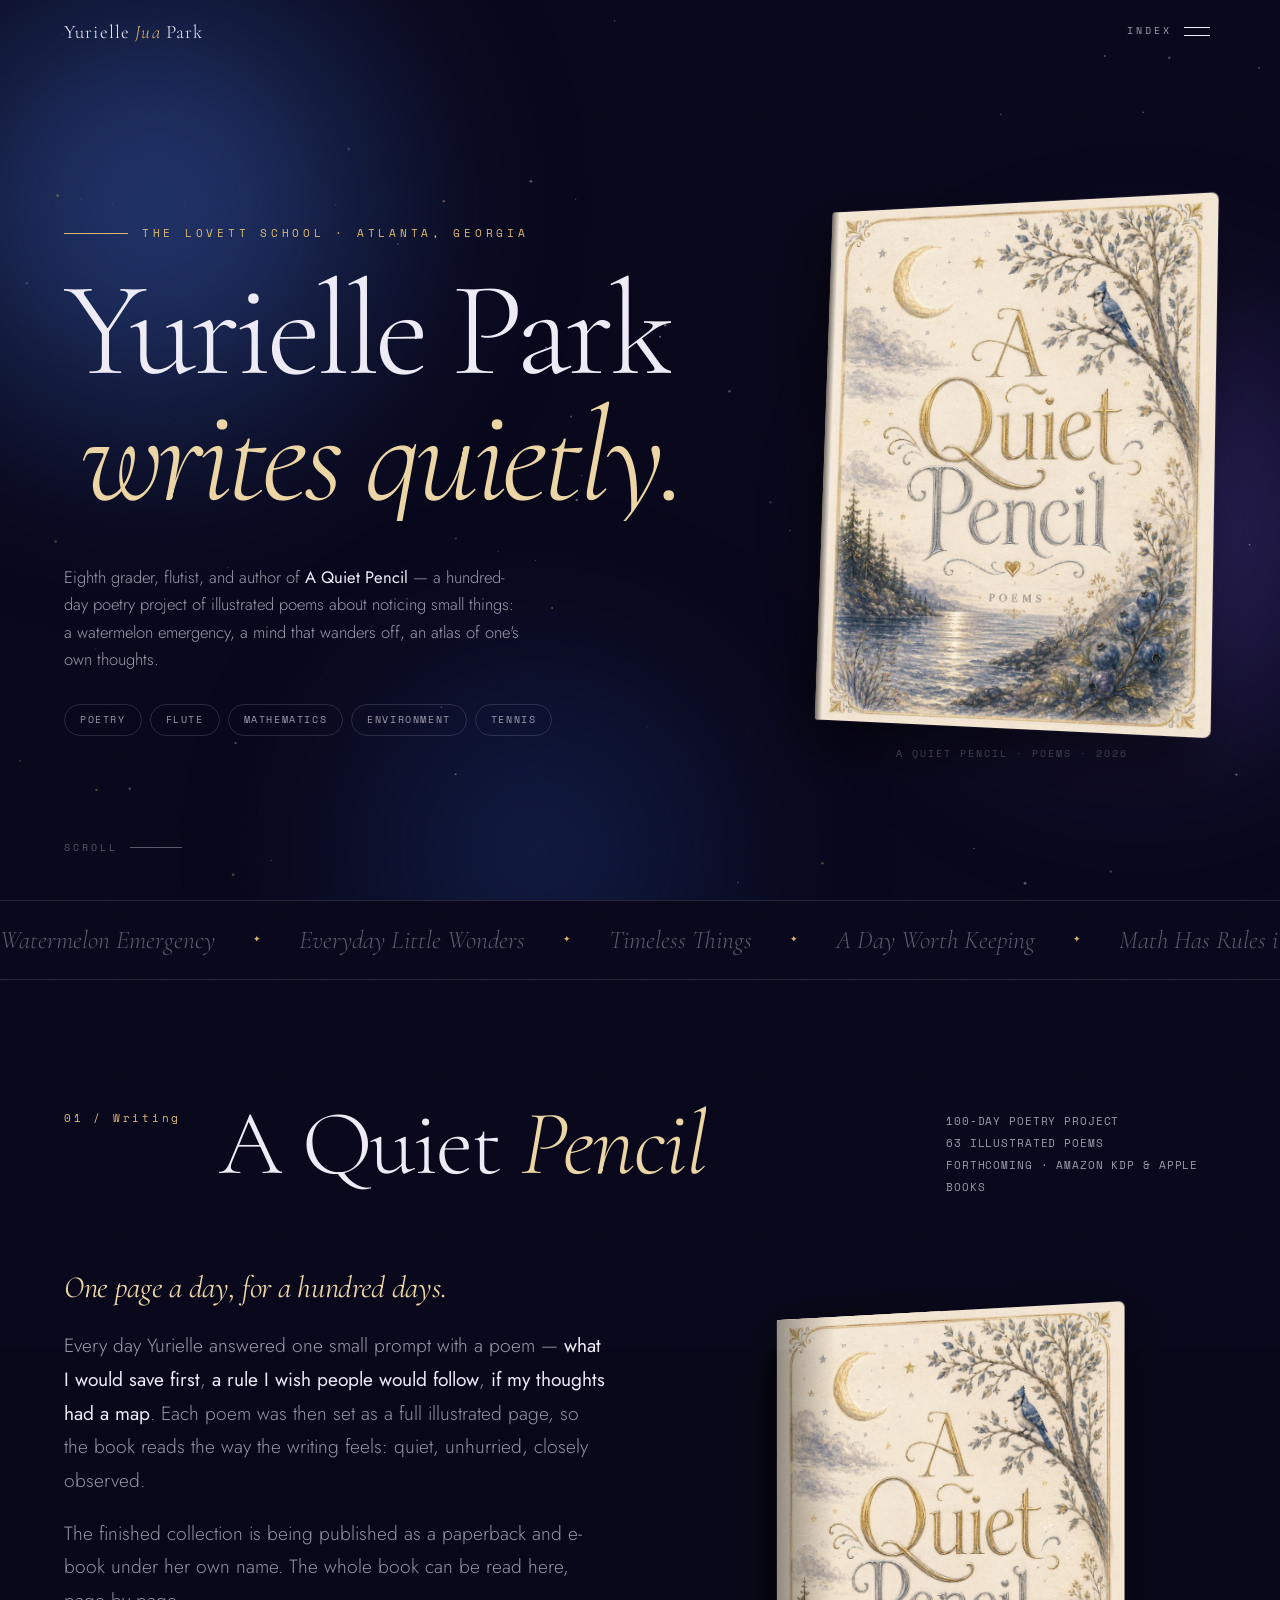
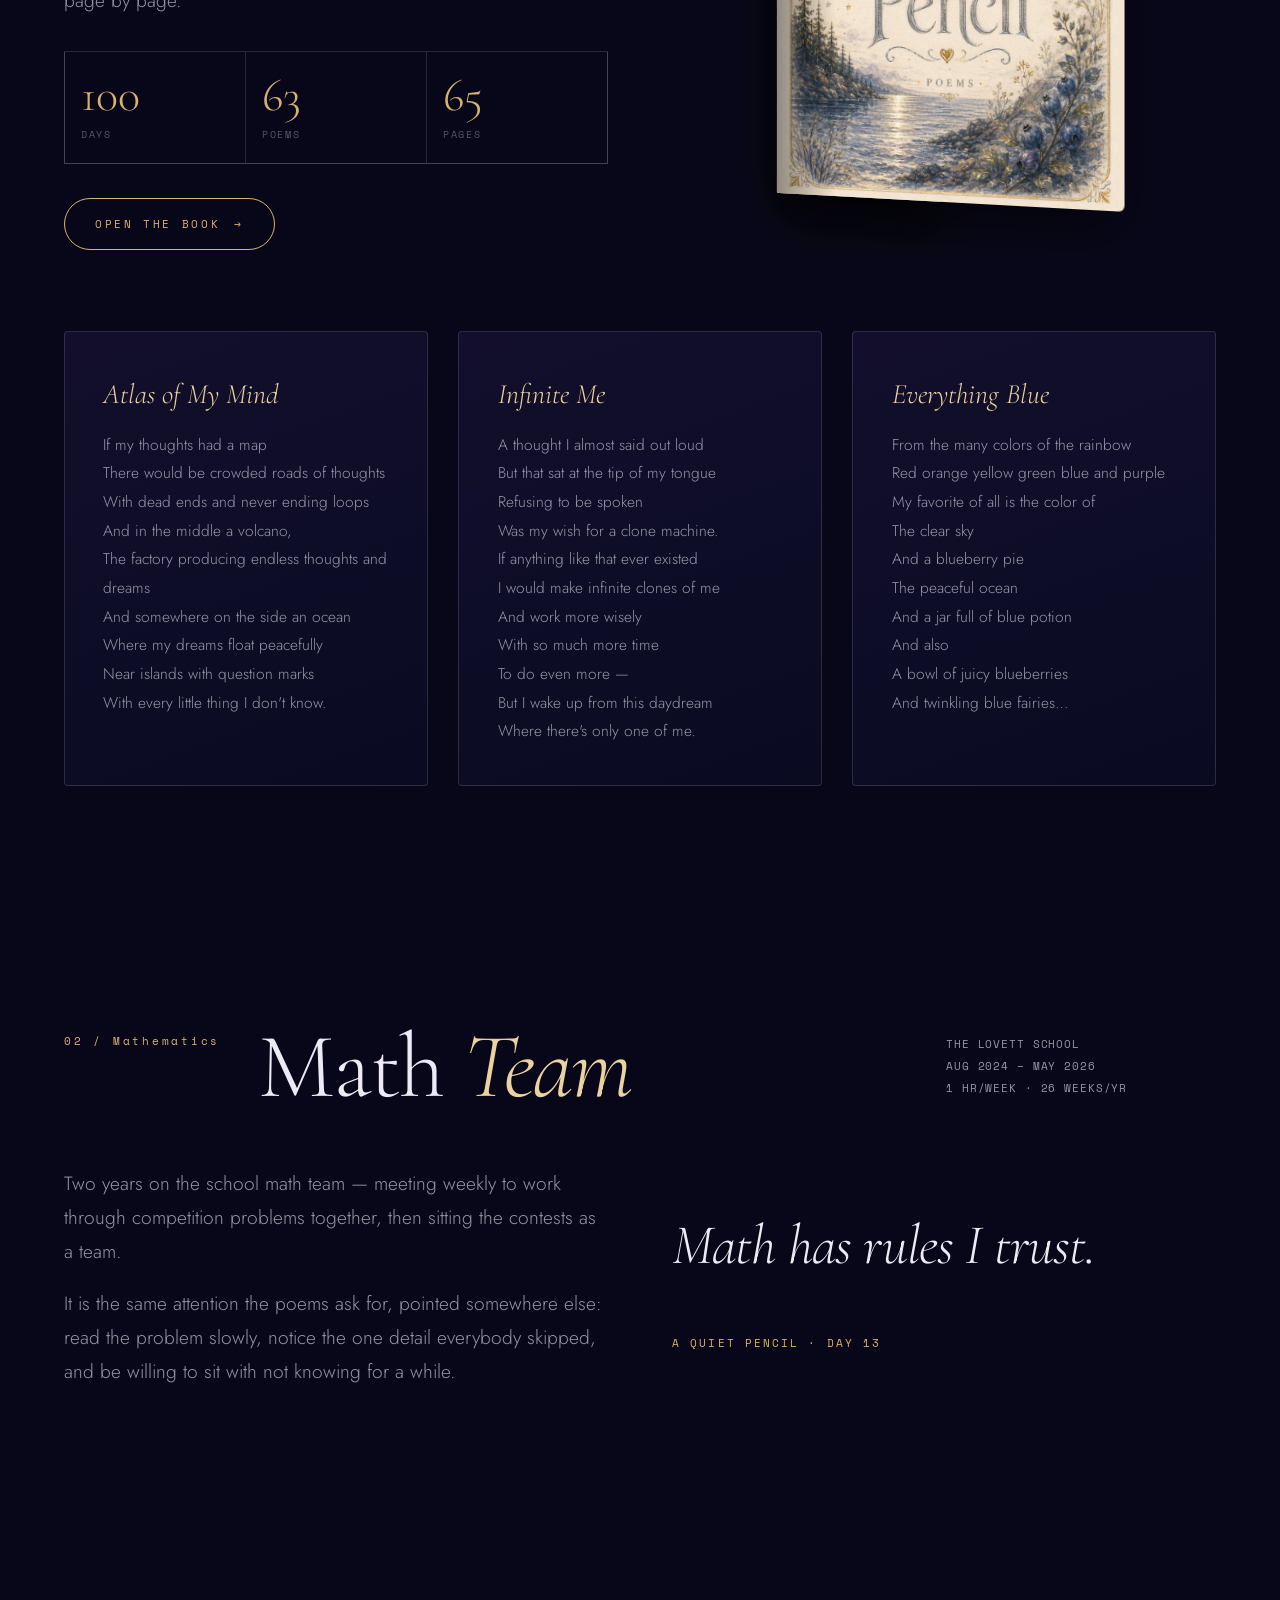
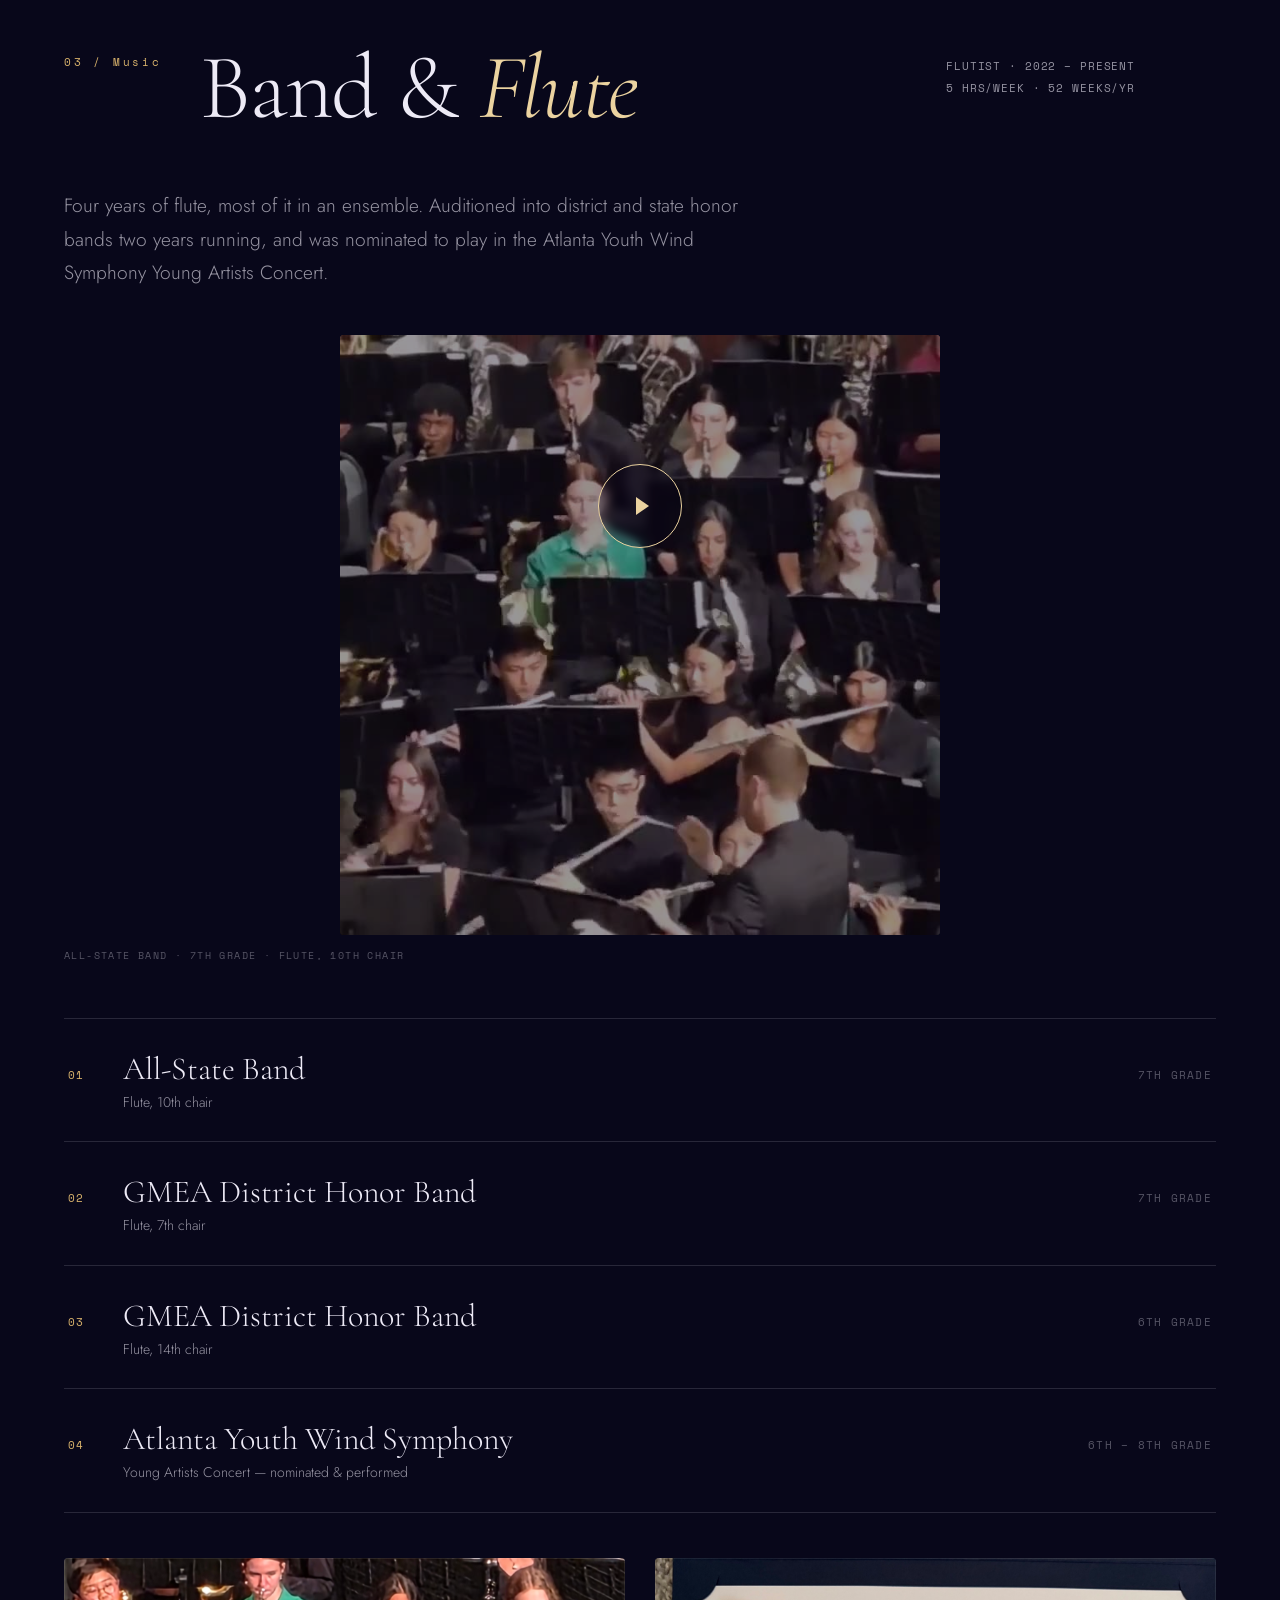
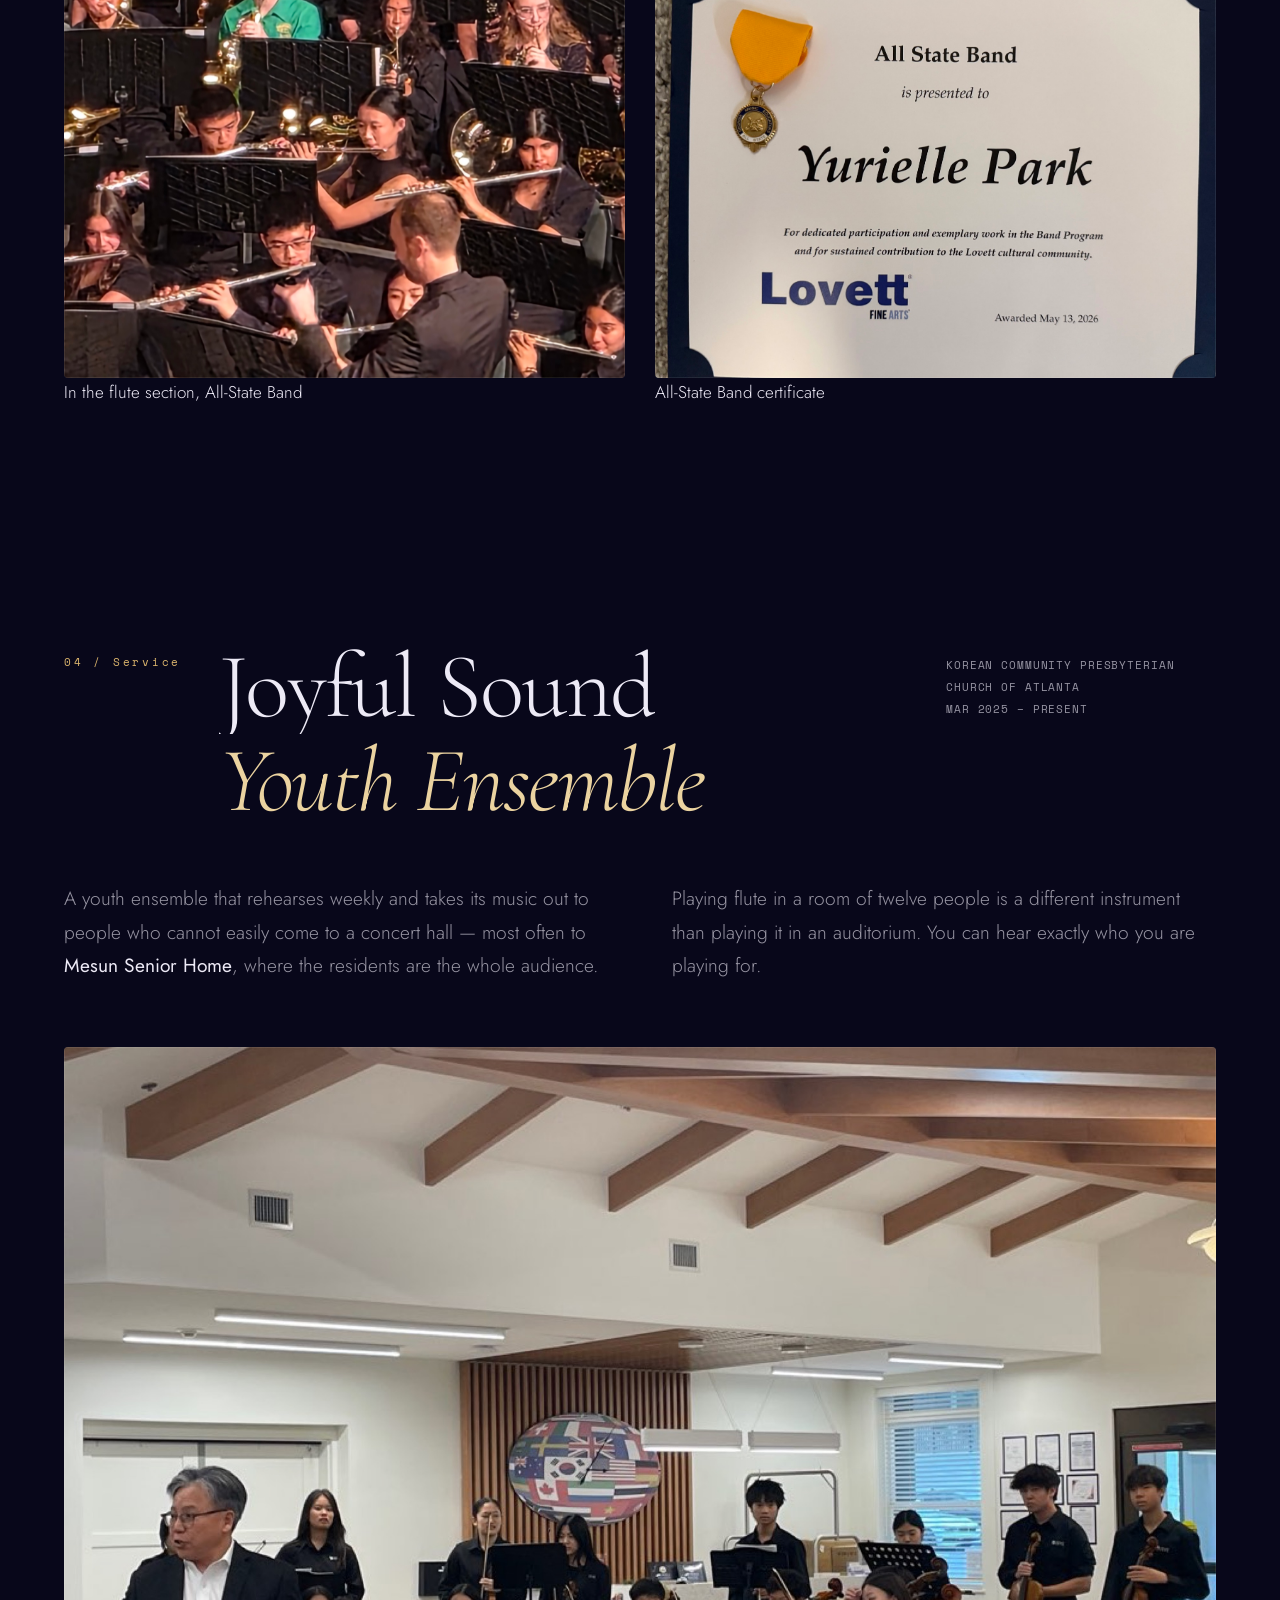
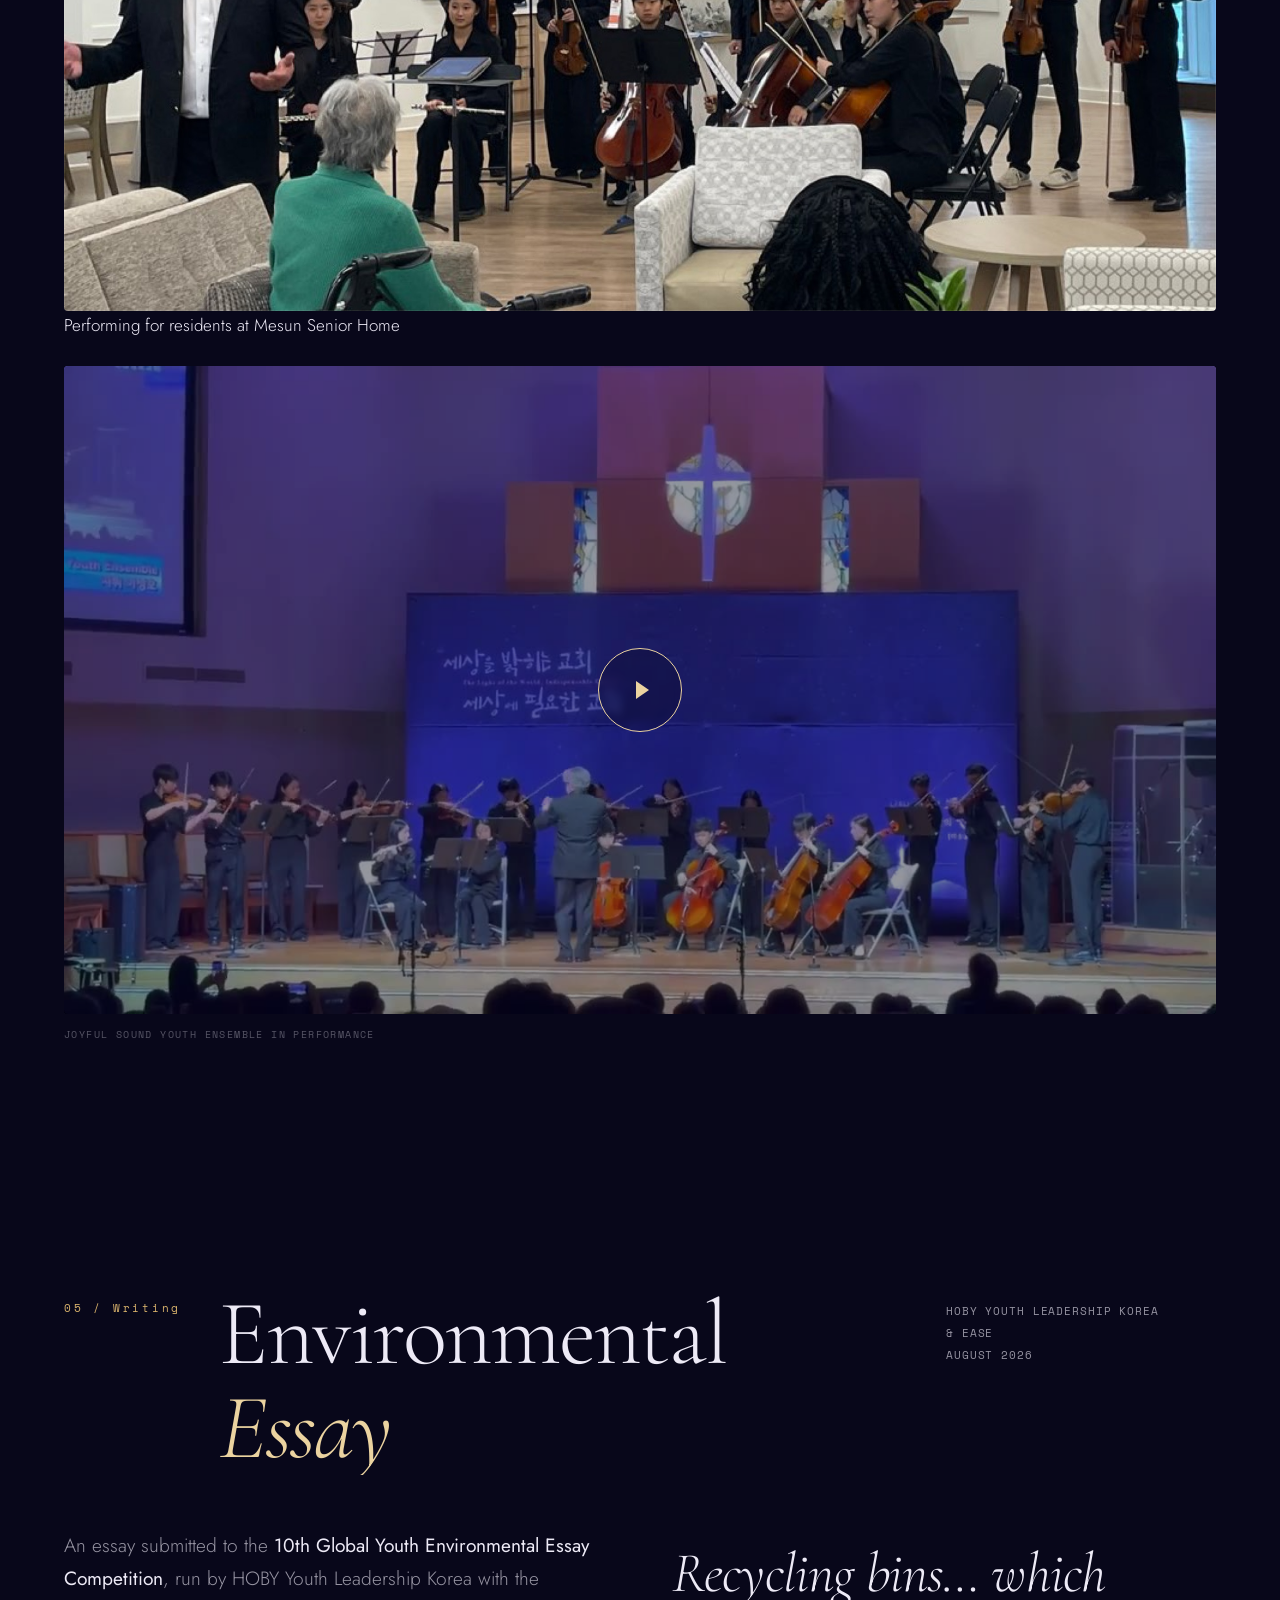
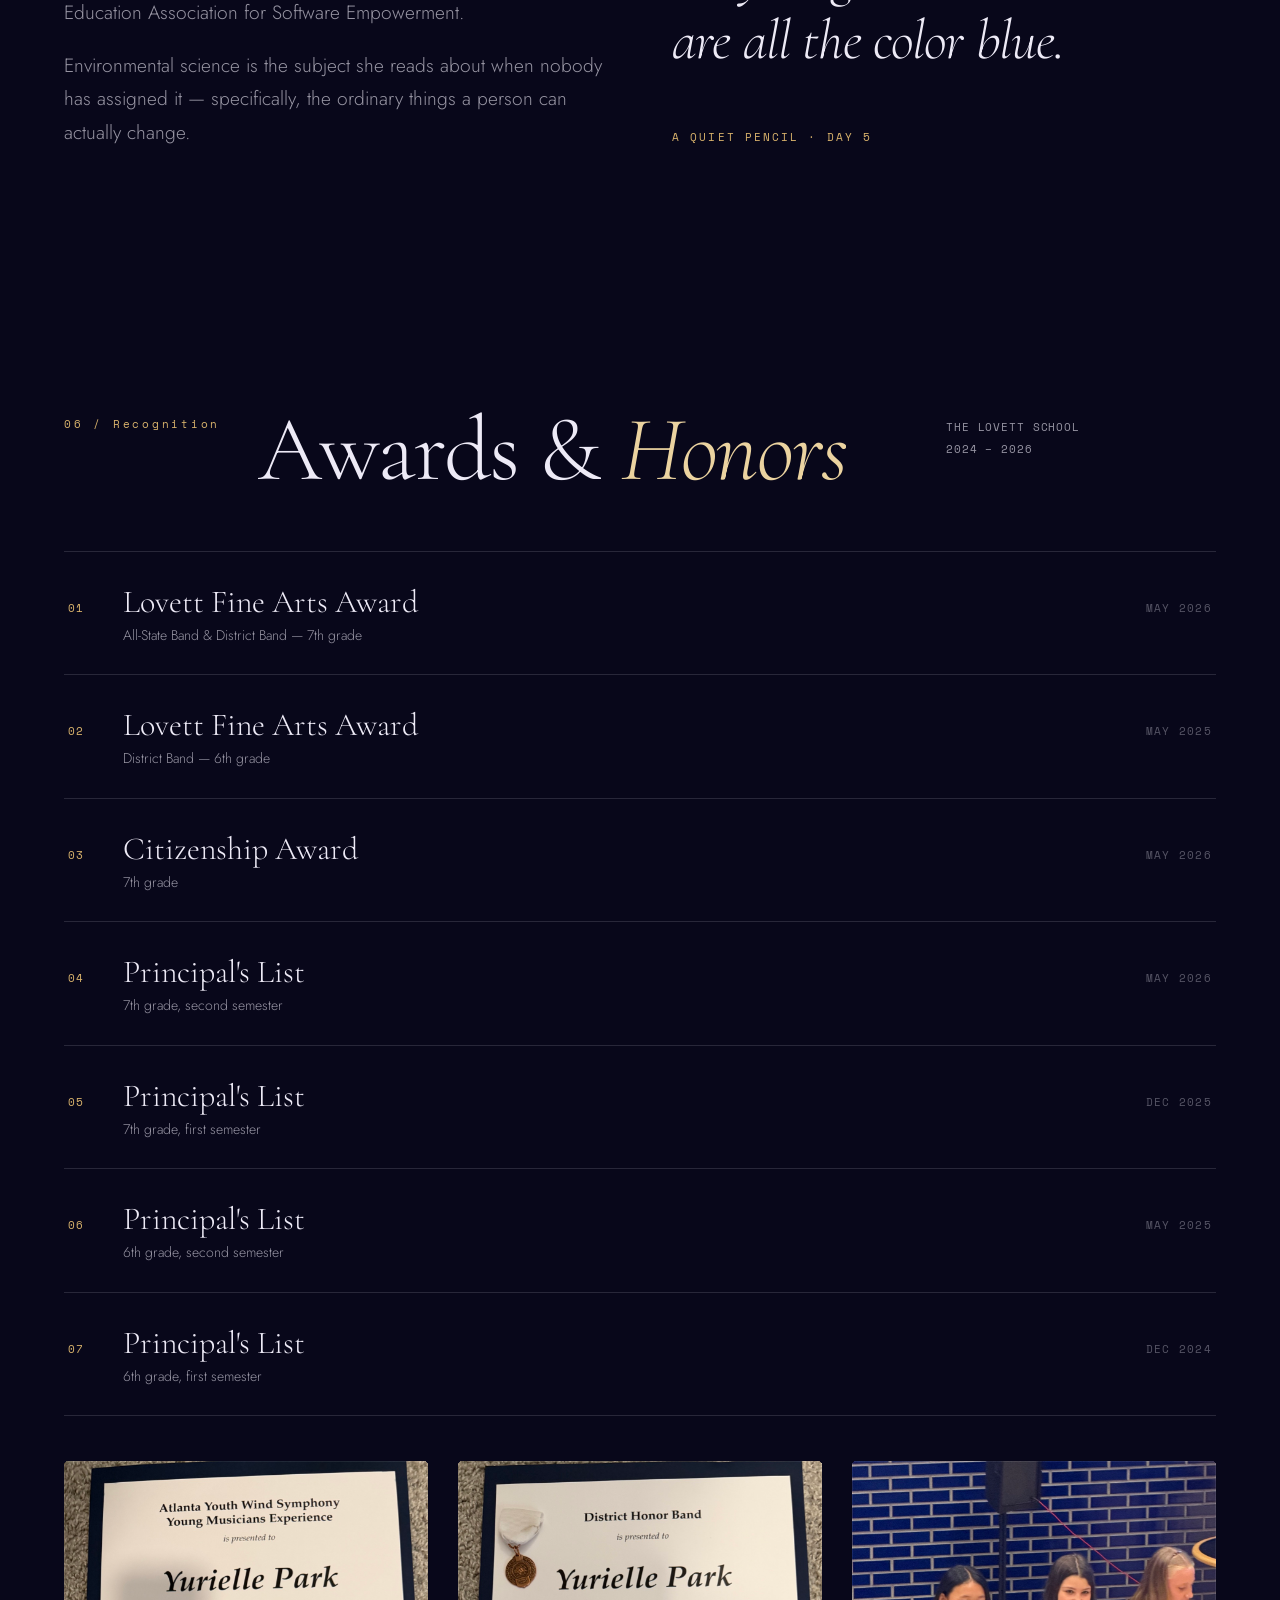
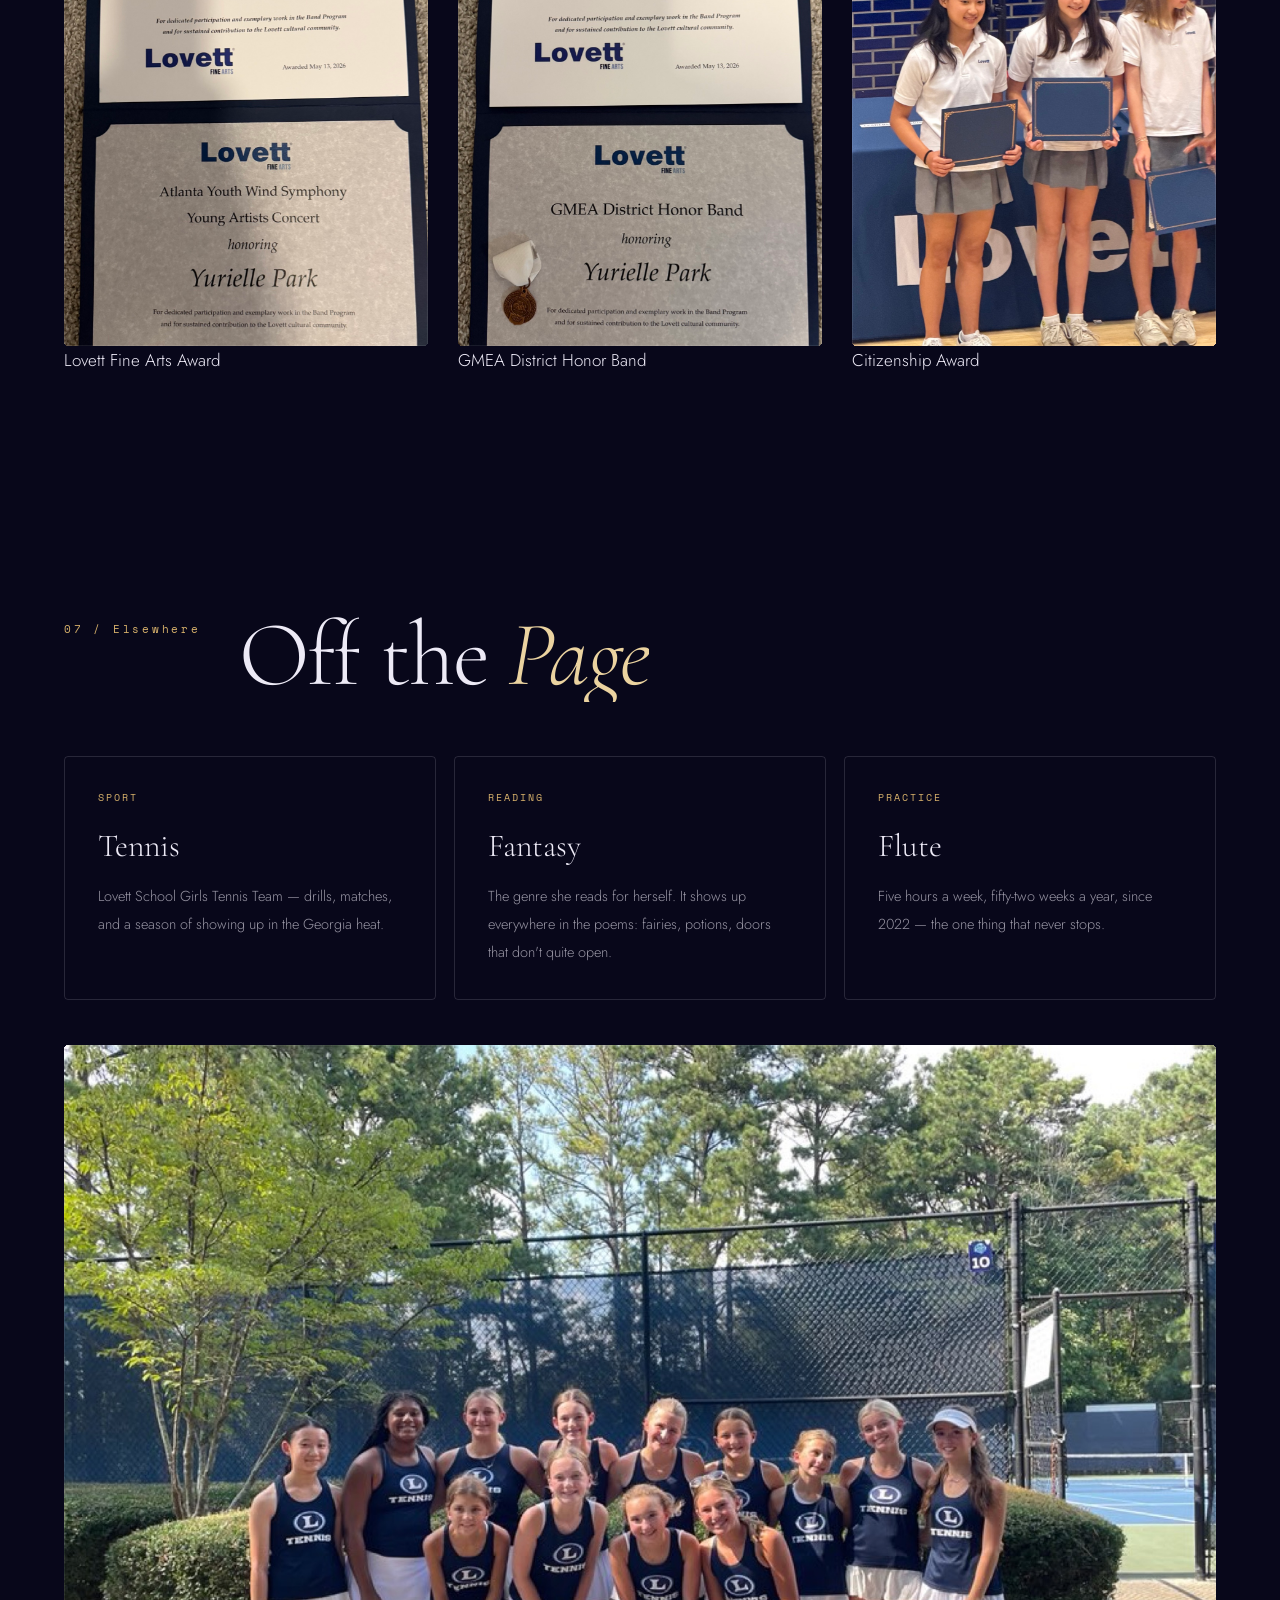
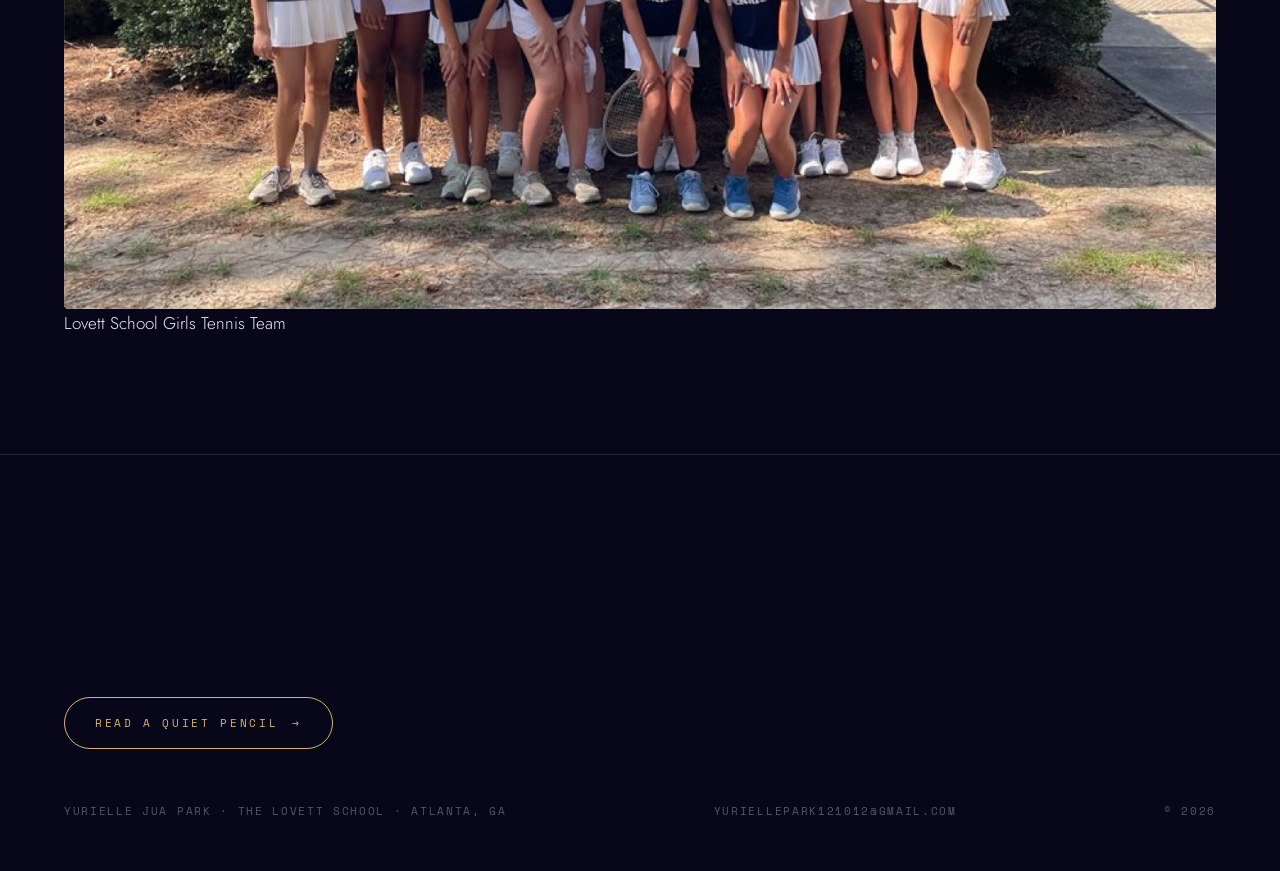
==== index.html @ 80822ac9 "removed site folder" ====
<!DOCTYPE html>
<html lang="en">
<head>
<meta charset="utf-8">
<meta name="viewport" content="width=device-width, initial-scale=1">
<title>Yurielle Jua Park — A Quiet Pencil</title>
<meta name="description" content="Portfolio of Yurielle Jua Park — poet and author of A Quiet Pencil, flutist, and math team member at The Lovett School, Atlanta.">
<link rel="preconnect" href="https://fonts.googleapis.com">
<link rel="preconnect" href="https://fonts.gstatic.com" crossorigin>
<link href="https://fonts.googleapis.com/css2?family=Cormorant+Garamond:ital,wght@0,300;0,400;1,300;1,400&family=Jost:wght@300;400;500&family=Space+Mono:wght@400&display=swap" rel="stylesheet">
<link rel="stylesheet" href="css/style.css">
<link rel="icon" href="data:image/svg+xml,%3Csvg xmlns='http://www.w3.org/2000/svg' viewBox='0 0 32 32'%3E%3Ctext y='25' font-size='24'%3E%E2%9C%A6%3C/text%3E%3C/svg%3E">
<!-- Scroll reveals hide content until revealed, so they are opted into here.
     Without this line nothing is ever hidden and the page reads fine with no JS. -->
<script>document.documentElement.className += " js";</script>
</head>
<body>

<div id="loader"><div class="loader-mark"><div class="pencil"></div><p>A Quiet Pencil</p></div></div>
<div class="grain" aria-hidden="true"></div>
<div class="aurora" aria-hidden="true"><span></span><span></span><span></span></div>
<canvas id="stars" aria-hidden="true"></canvas>
<div id="progress" aria-hidden="true"></div>
<div id="cursor" aria-hidden="true"></div>

<header class="site-head">
  <a class="brand" href="#top">Yurielle <em>Jua</em> Park</a>
  <button class="nav-toggle" id="navToggle" aria-expanded="false" aria-controls="menu">
    <span id="navLabel">Index</span>
    <span class="bars" aria-hidden="true"><i></i><i></i></span>
  </button>
</header>

<nav class="menu" id="menu">
  <ol>
    <li><a href="#quiet-pencil"><span>01</span> A Quiet Pencil</a></li>
    <li><a href="#math"><span>02</span> Math Team</a></li>
    <li><a href="#band"><span>03</span> Band &amp; Flute</a></li>
    <li><a href="#service"><span>04</span> Service</a></li>
    <li><a href="#essay"><span>05</span> Environment</a></li>
    <li><a href="#awards"><span>06</span> Awards</a></li>
    <li><a href="#beyond"><span>07</span> Off the Page</a></li>
    <li><a href="reader.html"><span>↗</span> Read the book</a></li>
  </ol>
</nav>

<main id="top">

  <!-- ================= HERO ================= -->
  <section class="hero">
    <div class="hero-grid">
      <div>
        <p class="hero-kicker">The Lovett School · Atlanta, Georgia</p>
        <h1 class="split" data-split>Yurielle Park<span class="l2" data-split-line>writes quietly.</span></h1>
        <p class="hero-sub" data-reveal data-delay="3">
          Eighth grader, flutist, and author of <b>A Quiet Pencil</b> — a hundred-day poetry
          project of illustrated poems about noticing small things: a watermelon emergency,
          a mind that wanders off, an atlas of one's own thoughts.
        </p>
        <div class="hero-tags" data-reveal data-delay="4">
          <span class="tag">Poetry</span>
          <span class="tag">Flute</span>
          <span class="tag">Mathematics</span>
          <span class="tag">Environment</span>
          <span class="tag">Tennis</span>
        </div>
      </div>

      <div class="hero-book" data-reveal="right" data-delay="2">
        <figure data-tilt>
          <img src="assets/book/pages/p00.jpg" alt="Cover of A Quiet Pencil — a watercolour lake under a gold crescent moon with a blue jay on a branch." width="928" height="1200">
        </figure>
        <figcaption>A Quiet Pencil · Poems · 2026</figcaption>
      </div>
    </div>
    <p class="scroll-cue">Scroll</p>
  </section>

  <!-- ================= MARQUEE ================= -->
  <div class="marquee" id="marquee" aria-hidden="true"></div>

  <!-- ================= 01 · A QUIET PENCIL ================= -->
  <section class="sec qp" id="quiet-pencil">
    <div class="wrap">
      <div class="sec-head">
        <p class="sec-num" data-reveal>01 / Writing</p>
        <h2 class="sec-title split" data-split data-reveal>A Quiet <em>Pencil</em></h2>
        <p class="sec-meta" data-reveal data-delay="2">
          100-day poetry project<br>63 illustrated poems<br>Forthcoming · Amazon KDP &amp; Apple Books
        </p>
      </div>

      <div class="qp-inner">
        <div class="qp-copy">
          <h3 data-reveal>One page a day, for a hundred days.</h3>
          <p class="lede" data-reveal data-delay="1">
            Every day Yurielle answered one small prompt with a poem — <strong>what I would save
            first</strong>, <strong>a rule I wish people would follow</strong>, <strong>if my
            thoughts had a map</strong>. Each poem was then set as a full illustrated page, so
            the book reads the way the writing feels: quiet, unhurried, closely observed.
          </p>
          <p class="lede" data-reveal data-delay="2">
            The finished collection is being published as a paperback and e-book under her own
            name. The whole book can be read here, page by page.
          </p>

          <div class="stats" data-reveal="wipe" data-delay="2">
            <div class="stat"><b>100</b><span>Days</span></div>
            <div class="stat"><b>63</b><span>Poems</span></div>
            <div class="stat"><b>65</b><span>Pages</span></div>
          </div>

          <a class="btn" href="reader.html" data-reveal data-delay="3" data-magnetic>
            Open the book <span class="arw" aria-hidden="true">→</span>
          </a>
        </div>

        <div class="book3d" data-reveal="right" data-delay="2" aria-hidden="true">
          <div class="vol">
            <div class="leaf b"><img src="assets/book/pages/p13.jpg" alt=""></div>
            <div class="leaf"><img src="assets/book/pages/p05.jpg" alt=""></div>
            <div class="cover"><img src="assets/book/pages/p00.jpg" alt=""></div>
          </div>
        </div>
      </div>
    </div>

    <!-- three poems in full -->
    <div class="wrap" style="margin-top:clamp(56px,9vh,110px)">
      <div class="grid-3">
        <article class="poem-card" data-reveal data-delay="1">
          <p class="pt">Atlas of My Mind</p>
          <pre>If my thoughts had a map
There would be crowded roads of thoughts
With dead ends and never ending loops
And in the middle a volcano,
The factory producing endless thoughts and dreams
And somewhere on the side an ocean
Where my dreams float peacefully
Near islands with question marks
With every little thing I don't know.</pre>
        </article>
        <article class="poem-card" data-reveal data-delay="2">
          <p class="pt">Infinite Me</p>
          <pre>A thought I almost said out loud
But that sat at the tip of my tongue
Refusing to be spoken
Was my wish for a clone machine.
If anything like that ever existed
I would make infinite clones of me
And work more wisely
With so much more time
To do even more —
But I wake up from this daydream
Where there's only one of me.</pre>
        </article>
        <article class="poem-card" data-reveal data-delay="3">
          <p class="pt">Everything Blue</p>
          <pre>From the many colors of the rainbow
Red orange yellow green blue and purple
My favorite of all is the color of
The clear sky
And a blueberry pie
The peaceful ocean
And a jar full of blue potion
And also
A bowl of juicy blueberries
And twinkling blue fairies…</pre>
        </article>
      </div>
    </div>
  </section>

  <!-- ================= 02 · MATH TEAM ================= -->
  <section class="sec" id="math">
    <div class="wrap">
      <div class="sec-head">
        <p class="sec-num" data-reveal>02 / Mathematics</p>
        <h2 class="sec-title split" data-split data-reveal>Math <em>Team</em></h2>
        <p class="sec-meta" data-reveal data-delay="2">The Lovett School<br>Aug 2024 – May 2026<br>1 hr/week · 26 weeks/yr</p>
      </div>

      <div class="split-2">
        <div>
          <p class="lede" data-reveal>
            Two years on the school math team — meeting weekly to work through competition
            problems together, then sitting the contests as a team.
          </p>
          <p class="lede" data-reveal data-delay="1">
            It is the same attention the poems ask for, pointed somewhere else: read the problem
            slowly, notice the one detail everybody skipped, and be willing to sit with not
            knowing for a while.
          </p>
        </div>
        <blockquote data-reveal="right" data-delay="2" style="margin:0">
          <p class="pull">Math has rules I trust.</p>
          <p class="pull-attr">A Quiet Pencil · Day 13</p>
        </blockquote>
      </div>
    </div>
  </section>

  <!-- ================= 03 · BAND ================= -->
  <section class="sec" id="band">
    <div class="wrap">
      <div class="sec-head">
        <p class="sec-num" data-reveal>03 / Music</p>
        <h2 class="sec-title split" data-split data-reveal>Band &amp; <em>Flute</em></h2>
        <p class="sec-meta" data-reveal data-delay="2">Flutist · 2022 – Present<br>5 hrs/week · 52 weeks/yr</p>
      </div>

      <p class="lede" data-reveal style="margin-bottom:clamp(34px,5vh,60px)">
        Four years of flute, most of it in an ensemble. Auditioned into district and state
        honor bands two years running, and was nominated to play in the Atlanta Youth Wind
        Symphony Young Artists Concert.
      </p>

      <div class="vid" data-reveal="wipe" data-vid style="--ar:1/1;max-width:600px;margin-inline:auto">
        <video preload="none" playsinline controls width="720" height="720"
               poster="assets/video/allstate-band.jpg"
               src="assets/video/allstate-band.mp4"></video>
        <div class="poster" style="background-image:url('assets/video/allstate-band.jpg')">
          <span class="play" aria-hidden="true"></span>
          <span class="visually-hidden"></span>
        </div>
      </div>
      <p class="cap" data-reveal>All-State Band · 7th grade · flute, 10th chair</p>

      <ul class="ledger" data-reveal style="margin-top:clamp(40px,6vh,70px)">
        <li><div class="row"><span class="k">01</span><span class="t">All-State Band <small>Flute, 10th chair</small></span><span class="d">7th grade</span></div></li>
        <li><div class="row"><span class="k">02</span><span class="t">GMEA District Honor Band <small>Flute, 7th chair</small></span><span class="d">7th grade</span></div></li>
        <li><div class="row"><span class="k">03</span><span class="t">GMEA District Honor Band <small>Flute, 14th chair</small></span><span class="d">6th grade</span></div></li>
        <li><div class="row"><span class="k">04</span><span class="t">Atlanta Youth Wind Symphony <small>Young Artists Concert — nominated &amp; performed</small></span><span class="d">6th – 8th grade</span></div></li>
      </ul>

      <div class="grid-2" style="margin-top:clamp(34px,5vh,60px)">
        <figure style="margin:0" data-reveal data-delay="1">
          <div class="media wide"><img loading="lazy" src="assets/photos/allstate-band.jpg" alt="Yurielle playing flute in the All-State Band during a concert." data-par></div>
          <figcaption>In the flute section, All-State Band</figcaption>
        </figure>
        <figure style="margin:0" data-reveal data-delay="2">
          <div class="media wide"><img loading="lazy" src="assets/photos/allstate-award.jpg" alt="All-State Band certificate." data-par></div>
          <figcaption>All-State Band certificate</figcaption>
        </figure>
      </div>
    </div>
  </section>

  <!-- ================= 04 · SERVICE ================= -->
  <section class="sec" id="service">
    <div class="wrap">
      <div class="sec-head">
        <p class="sec-num" data-reveal>04 / Service</p>
        <h2 class="sec-title split" data-split data-reveal>Joyful Sound <em>Youth Ensemble</em></h2>
        <p class="sec-meta" data-reveal data-delay="2">Korean Community Presbyterian<br>Church of Atlanta<br>Mar 2025 – Present</p>
      </div>

      <div class="split-2" style="margin-bottom:clamp(34px,5vh,60px)">
        <p class="lede" data-reveal>
          A youth ensemble that rehearses weekly and takes its music out to people who cannot
          easily come to a concert hall — most often to <strong>Mesun Senior Home</strong>, where
          the residents are the whole audience.
        </p>
        <p class="lede" data-reveal data-delay="1">
          Playing flute in a room of twelve people is a different instrument than playing it in
          an auditorium. You can hear exactly who you are playing for.
        </p>
      </div>

      <figure style="margin:0" data-reveal="wipe">
        <div class="media wide"><img loading="lazy" src="assets/photos/mesun-senior-home.jpg" alt="The Joyful Sound Youth Ensemble performing for residents at Mesun Senior Home." data-par></div>
        <figcaption>Performing for residents at Mesun Senior Home</figcaption>
      </figure>

      <div class="vid" data-reveal="wipe" data-vid style="--ar:16/9;margin-top:clamp(20px,3vh,36px)">
        <video preload="none" playsinline controls width="1280" height="720"
               poster="assets/video/jsye-kcpc.jpg"
               src="assets/video/jsye-kcpc.mp4"></video>
        <div class="poster" style="background-image:url('assets/video/jsye-kcpc.jpg')">
          <span class="play" aria-hidden="true"></span>
        </div>
      </div>
      <p class="cap" data-reveal>Joyful Sound Youth Ensemble in performance</p>
    </div>
  </section>

  <!-- ================= 05 · ESSAY ================= -->
  <section class="sec" id="essay">
    <div class="wrap">
      <div class="sec-head">
        <p class="sec-num" data-reveal>05 / Writing</p>
        <h2 class="sec-title split" data-split data-reveal>Environmental <em>Essay</em></h2>
        <p class="sec-meta" data-reveal data-delay="2">HOBY Youth Leadership Korea<br>&amp; EASE<br>August 2026</p>
      </div>

      <div class="split-2">
        <div>
          <p class="lede" data-reveal>
            An essay submitted to the <strong>10th Global Youth Environmental Essay
            Competition</strong>, run by HOBY Youth Leadership Korea with the Education
            Association for Software Empowerment.
          </p>
          <p class="lede" data-reveal data-delay="1">
            Environmental science is the subject she reads about when nobody has assigned it —
            specifically, the ordinary things a person can actually change.
          </p>
        </div>
        <blockquote data-reveal="right" data-delay="2" style="margin:0">
          <p class="pull">Recycling bins… which are all the color blue.</p>
          <p class="pull-attr">A Quiet Pencil · Day 5</p>
        </blockquote>
      </div>
    </div>
  </section>

  <!-- ================= 06 · AWARDS ================= -->
  <section class="sec" id="awards">
    <div class="wrap">
      <div class="sec-head">
        <p class="sec-num" data-reveal>06 / Recognition</p>
        <h2 class="sec-title split" data-split data-reveal>Awards &amp; <em>Honors</em></h2>
        <p class="sec-meta" data-reveal data-delay="2">The Lovett School<br>2024 – 2026</p>
      </div>

      <ul class="ledger" data-reveal>
        <li><div class="row"><span class="k">01</span><span class="t">Lovett Fine Arts Award <small>All-State Band &amp; District Band — 7th grade</small></span><span class="d">May 2026</span></div></li>
        <li><div class="row"><span class="k">02</span><span class="t">Lovett Fine Arts Award <small>District Band — 6th grade</small></span><span class="d">May 2025</span></div></li>
        <li><div class="row"><span class="k">03</span><span class="t">Citizenship Award <small>7th grade</small></span><span class="d">May 2026</span></div></li>
        <li><div class="row"><span class="k">04</span><span class="t">Principal's List <small>7th grade, second semester</small></span><span class="d">May 2026</span></div></li>
        <li><div class="row"><span class="k">05</span><span class="t">Principal's List <small>7th grade, first semester</small></span><span class="d">Dec 2025</span></div></li>
        <li><div class="row"><span class="k">06</span><span class="t">Principal's List <small>6th grade, second semester</small></span><span class="d">May 2025</span></div></li>
        <li><div class="row"><span class="k">07</span><span class="t">Principal's List <small>6th grade, first semester</small></span><span class="d">Dec 2024</span></div></li>
      </ul>

      <div class="grid-3" style="margin-top:clamp(34px,5vh,60px)">
        <figure style="margin:0" data-reveal data-delay="1">
          <div class="media tall"><img loading="lazy" src="assets/photos/ayws-concert.jpg" alt="Lovett Fine Arts awards for the band programme." data-par></div>
          <figcaption>Lovett Fine Arts Award</figcaption>
        </figure>
        <figure style="margin:0" data-reveal data-delay="2">
          <div class="media tall"><img loading="lazy" src="assets/photos/gmea-honor-band.jpg" alt="GMEA District Honor Band certificate." data-par></div>
          <figcaption>GMEA District Honor Band</figcaption>
        </figure>
        <figure style="margin:0" data-reveal data-delay="3">
          <div class="media tall"><img loading="lazy" src="assets/photos/citizenship-award.jpg" alt="Citizenship Award certificate." data-par></div>
          <figcaption>Citizenship Award</figcaption>
        </figure>
      </div>
    </div>
  </section>

  <!-- ================= 07 · BEYOND ================= -->
  <section class="sec" id="beyond">
    <div class="wrap">
      <div class="sec-head">
        <p class="sec-num" data-reveal>07 / Elsewhere</p>
        <h2 class="sec-title split" data-split data-reveal>Off the <em>Page</em></h2>
      </div>

      <div class="chips">
        <div class="chip" data-reveal data-delay="1"><i>Sport</i><b>Tennis</b><span>Lovett School Girls Tennis Team — drills, matches, and a season of showing up in the Georgia heat.</span></div>
        <div class="chip" data-reveal data-delay="2"><i>Reading</i><b>Fantasy</b><span>The genre she reads for herself. It shows up everywhere in the poems: fairies, potions, doors that don't quite open.</span></div>
        <div class="chip" data-reveal data-delay="3"><i>Practice</i><b>Flute</b><span>Five hours a week, fifty-two weeks a year, since 2022 — the one thing that never stops.</span></div>
      </div>

      <figure style="margin:clamp(34px,5vh,60px) 0 0" data-reveal="wipe">
        <div class="media wide"><img loading="lazy" src="assets/photos/tennis-team.jpg" alt="The Lovett School girls tennis team on the courts." data-par></div>
        <figcaption>Lovett School Girls Tennis Team</figcaption>
      </figure>
    </div>
  </section>

</main>

<footer class="site-foot">
  <div class="wrap">
    <p class="foot-big split" data-split data-reveal>Still writing.</p>
    <a class="btn" href="reader.html" data-magnetic>Read A Quiet Pencil <span class="arw" aria-hidden="true">→</span></a>
    <div class="foot-row" style="margin-top:clamp(40px,6vh,70px)">
      <p>Yurielle Jua Park · The Lovett School · Atlanta, GA</p>
      <p><a href="mailto:yuriellepark121012@gmail.com">yuriellepark121012@gmail.com</a></p>
      <p>© 2026</p>
    </div>
  </div>
</footer>

<script src="js/book-data.js"></script>
<script src="js/main.js"></script>
</body>
</html>
---- css/style.css ----
/* ============================================================
   A QUIET PENCIL — Yurielle Jua Park
   Portfolio stylesheet. Hand-written, no framework, no build.
   ============================================================ */

/* ---- 1. Tokens ------------------------------------------- */
:root{
  --ink:        #08071A;   /* deepest background */
  --ink-2:      #0E0D2A;   /* raised panels */
  --indigo:     #1B1B45;
  --violet:     #7C5CE8;
  --violet-dim: #4C3A9E;
  --blue:       #4B82F0;
  --blue-dim:   #2B4FA8;
  --gold:       #D9B36C;
  --gold-soft:  #EBD3A0;
  --paper:      #F5F0E6;
  --paper-2:    #E7DFCF;

  --text:       #EDEAF6;
  --text-dim:   rgba(237,234,246,.62);
  --text-faint: rgba(237,234,246,.34);
  --line:       rgba(237,234,246,.14);

  --display: "Cormorant Garamond", "Times New Roman", serif;
  --body:    "Jost", "Helvetica Neue", Arial, sans-serif;
  --mono:    "Space Mono", ui-monospace, "SF Mono", Menlo, monospace;

  --gut: clamp(20px, 5vw, 80px);
  --maxw: 1440px;

  --ease: cubic-bezier(.22,.61,.36,1);
  --ease-io: cubic-bezier(.65,.05,.36,1);
}

/* ---- 2. Reset -------------------------------------------- */
*,*::before,*::after{ box-sizing:border-box; }
html{ -webkit-text-size-adjust:100%; }
body{
  margin:0;
  background:var(--ink);
  color:var(--text);
  font-family:var(--body);
  font-size:clamp(15px,.4vw + 14px,17px);
  line-height:1.65;
  font-weight:300;
  overflow-x:hidden;
  -webkit-font-smoothing:antialiased;
}
img,video{ display:block; max-width:100%; height:auto; }
a{ color:inherit; text-decoration:none; }
button{ font:inherit; color:inherit; background:none; border:0; cursor:pointer; }
h1,h2,h3,h4{ margin:0; font-weight:400; letter-spacing:-.01em; }
p{ margin:0 0 1em; }
ul{ margin:0; padding:0; list-style:none; }
::selection{ background:var(--violet); color:#fff; }

html{ scroll-behavior:smooth; }
@media (prefers-reduced-motion:reduce){
  html{ scroll-behavior:auto; }
  *,*::before,*::after{ animation-duration:.01ms !important; transition-duration:.01ms !important; }
}

/* ---- 3. Atmosphere: grain + aurora ----------------------- */
.grain{
  position:fixed; inset:-50%; z-index:9000; pointer-events:none;
  opacity:.4; mix-blend-mode:overlay;
  background-image:url("data:image/svg+xml,%3Csvg xmlns='http://www.w3.org/2000/svg' width='160' height='160'%3E%3Cfilter id='n'%3E%3CfeTurbulence type='fractalNoise' baseFrequency='.85' numOctaves='3'/%3E%3C/filter%3E%3Crect width='160' height='160' filter='url(%23n)' opacity='.55'/%3E%3C/svg%3E");
  animation:grainShift 900ms steps(3) infinite;
}
@keyframes grainShift{
  0%{transform:translate(0,0)} 33%{transform:translate(-2%,1%)} 66%{transform:translate(1%,-2%)} 100%{transform:translate(0,0)}
}
.aurora{
  position:fixed; inset:0; z-index:-2; pointer-events:none; overflow:hidden;
}
.aurora span{
  position:absolute; border-radius:50%; filter:blur(90px); opacity:.5;
  will-change:transform;
}
.aurora span:nth-child(1){ width:52vw; height:52vw; left:-14vw; top:-10vw; background:radial-gradient(circle,#4B82F0,transparent 66%); }
.aurora span:nth-child(2){ width:46vw; height:46vw; right:-12vw; top:26vh; background:radial-gradient(circle,#7C5CE8,transparent 66%); opacity:.45; }
.aurora span:nth-child(3){ width:40vw; height:40vw; left:22vw; bottom:-16vw; background:radial-gradient(circle,#2B4FA8,transparent 68%); opacity:.4; }
#stars{ position:fixed; inset:0; z-index:-1; pointer-events:none; opacity:.55; }

/* ---- 4. Preloader ---------------------------------------- */
#loader{
  position:fixed; inset:0; z-index:10000; background:var(--ink);
  display:grid; place-items:center; transition:opacity .8s var(--ease), visibility .8s;
}
#loader.done{ opacity:0; visibility:hidden; }
.loader-mark{ text-align:center; }
.loader-mark .pencil{
  width:1px; height:74px; margin:0 auto 22px;
  background:linear-gradient(180deg,transparent,var(--gold),transparent);
  animation:drawDown 1.4s var(--ease) infinite;
}
@keyframes drawDown{ 0%{transform:scaleY(0);opacity:0} 40%{opacity:1} 100%{transform:scaleY(1);opacity:0} }
.loader-mark p{
  font-family:var(--mono); font-size:10px; letter-spacing:.42em;
  text-transform:uppercase; color:var(--text-faint); margin:0;
}

/* ---- 5. Scroll progress + cursor ------------------------- */
#progress{
  position:fixed; top:0; left:0; height:2px; width:100%; z-index:8000;
  transform:scaleX(0); transform-origin:0 50%;
  background:linear-gradient(90deg,var(--blue),var(--violet),var(--gold));
}
#cursor{
  position:fixed; top:0; left:0; width:30px; height:30px; z-index:9500;
  border:1px solid var(--gold); border-radius:50%; pointer-events:none;
  transform:translate(-50%,-50%); transition:width .3s var(--ease),height .3s var(--ease),background .3s,opacity .3s;
  mix-blend-mode:difference; opacity:0;
}
#cursor.on{ opacity:.8; }
#cursor.grow{ width:64px; height:64px; background:rgba(217,179,108,.16); }
@media (hover:none),(pointer:coarse){ #cursor{ display:none; } }

/* ---- 6. Header / nav ------------------------------------- */
.site-head{
  position:fixed; inset:0 0 auto; z-index:7000;
  display:flex; align-items:center; justify-content:space-between;
  padding:22px var(--gut);
  transition:background .5s var(--ease), padding .5s var(--ease), backdrop-filter .5s;
}
.site-head.stuck{
  background:rgba(8,7,26,.72); backdrop-filter:blur(16px);
  padding:14px var(--gut); border-bottom:1px solid var(--line);
}
.brand{ font-family:var(--display); font-size:19px; letter-spacing:.06em; line-height:1; }
.brand em{ font-style:italic; color:var(--gold); }

.nav-toggle{
  display:flex; align-items:center; gap:12px;
  font-family:var(--mono); font-size:10px; letter-spacing:.3em; text-transform:uppercase;
  color:var(--text-dim);
}
.nav-toggle .bars{ display:block; width:26px; height:9px; position:relative; }
.nav-toggle .bars i{
  position:absolute; left:0; width:100%; height:1px; background:var(--text);
  transition:transform .45s var(--ease), opacity .3s;
}
.nav-toggle .bars i:nth-child(1){ top:0; }
.nav-toggle .bars i:nth-child(2){ bottom:0; }
body.menu-open .nav-toggle .bars i:nth-child(1){ transform:translateY(4px) rotate(45deg); }
body.menu-open .nav-toggle .bars i:nth-child(2){ transform:translateY(-4px) rotate(-45deg); }

.menu{
  position:fixed; inset:0; z-index:6900; background:var(--ink-2);
  display:flex; flex-direction:column; justify-content:center;
  padding:110px var(--gut) 50px;
  clip-path:inset(0 0 100% 0); transition:clip-path .8s var(--ease-io);
  overflow-y:auto;
}
body.menu-open .menu{ clip-path:inset(0 0 0 0); }
.menu ol{ list-style:none; margin:0; padding:0; }
.menu li{ overflow:hidden; }
.menu a{
  display:flex; align-items:baseline; gap:clamp(12px,2vw,28px);
  font-family:var(--display); font-size:clamp(34px,7vw,74px); line-height:1.16;
  transform:translateY(105%); transition:transform .7s var(--ease), color .3s;
}
body.menu-open .menu a{ transform:translateY(0); }
.menu li:nth-child(1) a{ transition-delay:.06s } .menu li:nth-child(2) a{ transition-delay:.12s }
.menu li:nth-child(3) a{ transition-delay:.18s } .menu li:nth-child(4) a{ transition-delay:.24s }
.menu li:nth-child(5) a{ transition-delay:.30s } .menu li:nth-child(6) a{ transition-delay:.36s }
.menu li:nth-child(7) a{ transition-delay:.42s } .menu li:nth-child(8) a{ transition-delay:.48s }
.menu a:hover{ color:var(--gold); font-style:italic; }
.menu a span{ font-family:var(--mono); font-size:11px; color:var(--gold); letter-spacing:.2em; }

/* ---- 7. Layout helpers ----------------------------------- */
.wrap{ max-width:var(--maxw); margin:0 auto; padding-inline:var(--gut); }
section{ position:relative; }
.sec{ padding-block:clamp(90px,13vh,170px); }

.sec-head{
  display:flex; align-items:flex-start; gap:clamp(16px,3vw,44px);
  margin-bottom:clamp(36px,6vh,72px); flex-wrap:wrap;
}
.sec-num{
  font-family:var(--mono); font-size:11px; letter-spacing:.25em; color:var(--gold);
  padding-top:1.1em; white-space:nowrap;
}
.sec-title{
  font-family:var(--display); font-weight:300;
  font-size:clamp(38px,7.4vw,92px); line-height:1.02; letter-spacing:-.02em;
  flex:1 1 320px; min-width:0;
}
.sec-title em{ font-style:italic; color:var(--gold-soft); }
.sec-meta{
  flex:0 1 270px; font-family:var(--mono); font-size:11px; line-height:2;
  letter-spacing:.08em; color:var(--text-dim); text-transform:uppercase; padding-top:1.2em;
}
.lede{ font-size:clamp(17px,1.5vw,21px); line-height:1.75; color:var(--text-dim); max-width:62ch; }
.lede strong{ color:var(--text); font-weight:400; }

.rule{ height:1px; background:var(--line); border:0; margin:0; }

/* ---- 8. Reveal animations --------------------------------
   Everything here is scoped to .js, which main.js puts on <html>
   immediately. If the script never runs, nothing is ever hidden —
   the page is fully readable without JavaScript.             */
.js [data-reveal]{ opacity:0; transform:translateY(34px); transition:opacity 1s var(--ease), transform 1s var(--ease); }
.js [data-reveal="wipe"]{ transform:none; clip-path:inset(0 0 100% 0); transition:clip-path 1.1s var(--ease-io), opacity .6s; }
.js [data-reveal="left"]{ transform:translateX(-40px); }
.js [data-reveal="right"]{ transform:translateX(40px); }
.js [data-reveal].in{ opacity:1; transform:none; }
.js [data-reveal="wipe"].in{ clip-path:inset(0 0 0 0); }
[data-delay="1"]{ transition-delay:.1s } [data-delay="2"]{ transition-delay:.2s }
[data-delay="3"]{ transition-delay:.3s } [data-delay="4"]{ transition-delay:.4s }
[data-delay="5"]{ transition-delay:.5s } [data-delay="6"]{ transition-delay:.6s }

.split span{ display:inline-block; overflow:hidden; vertical-align:top; }
.split span i{ display:inline-block; font-style:inherit; }
.js .split span i{ transform:translateY(110%); transition:transform 1.05s var(--ease); }
.js .split.in span i{ transform:translateY(0); }

/* Nobody who has asked for less motion should have to wait for a reveal. */
@media (prefers-reduced-motion:reduce){
  .js [data-reveal],
  .js [data-reveal].in{ opacity:1 !important; transform:none !important; clip-path:none !important; }
  .js .split span i{ transform:none !important; }
}

/* ---- 9. Hero --------------------------------------------- */
.hero{
  min-height:100svh; display:flex; align-items:center;
  padding:130px var(--gut) 70px; position:relative; overflow:hidden;
}
.hero-grid{
  width:100%; max-width:var(--maxw); margin:0 auto;
  display:grid; grid-template-columns:1.25fr .75fr; gap:clamp(30px,5vw,70px); align-items:center;
}
.hero-kicker{
  font-family:var(--mono); font-size:11px; letter-spacing:.34em; text-transform:uppercase;
  color:var(--gold); margin-bottom:26px; display:flex; align-items:center; gap:14px;
}
.hero-kicker::before{ content:""; width:clamp(28px,5vw,64px); height:1px; background:var(--gold); }
.hero h1{
  font-family:var(--display); font-weight:300;
  font-size:clamp(52px,10.5vw,152px); line-height:.94; letter-spacing:-.035em; margin-bottom:.32em;
}
.hero h1 .l2{ display:block; font-style:italic; color:var(--gold-soft); padding-left:.12em; }
.hero-sub{ max-width:46ch; color:var(--text-dim); font-size:clamp(16px,1.3vw,19px); }
.hero-sub b{ color:var(--text); font-weight:400; }
.hero-tags{
  display:flex; flex-wrap:wrap; gap:8px; margin-top:30px;
}
.tag{
  font-family:var(--mono); font-size:10px; letter-spacing:.16em; text-transform:uppercase;
  border:1px solid var(--line); border-radius:99px; padding:7px 15px; color:var(--text-dim);
  transition:border-color .4s, color .4s, background .4s;
}
.tag:hover{ border-color:var(--gold); color:var(--gold); background:rgba(217,179,108,.07); }

.hero-book{ perspective:1600px; }
.hero-book figure{
  margin:0; position:relative; transform-style:preserve-3d;
  transform:rotateY(-17deg) rotateX(5deg); transition:transform 1.1s var(--ease);
  animation:float 7s ease-in-out infinite;
}
.hero-book:hover figure{ transform:rotateY(-6deg) rotateX(2deg) scale(1.03); }
@keyframes float{ 0%,100%{ translate:0 0 } 50%{ translate:0 -16px } }
.hero-book img{
  width:100%; border-radius:3px 7px 7px 3px;
  box-shadow:-14px 26px 60px rgba(0,0,0,.6), 0 0 0 1px rgba(255,255,255,.07);
}
.hero-book figure::before{  /* spine */
  content:""; position:absolute; left:0; top:0; bottom:0; width:13px;
  background:linear-gradient(90deg,rgba(0,0,0,.55),rgba(255,255,255,.12) 60%,transparent);
  border-radius:3px 0 0 3px;
}
.hero-book figcaption{
  margin-top:20px; font-family:var(--mono); font-size:10px; letter-spacing:.2em;
  text-transform:uppercase; color:var(--text-faint); text-align:center;
}

.scroll-cue{
  position:absolute; left:var(--gut); bottom:34px;
  font-family:var(--mono); font-size:10px; letter-spacing:.3em; text-transform:uppercase;
  color:var(--text-faint); display:flex; align-items:center; gap:12px;
}
.scroll-cue::after{
  content:""; width:52px; height:1px; background:var(--text-faint); transform-origin:0;
  animation:cue 2.2s var(--ease) infinite;
}
@keyframes cue{ 0%{transform:scaleX(0)} 50%{transform:scaleX(1)} 100%{transform:scaleX(0);transform-origin:100%} }

/* ---- 10. Marquee ----------------------------------------- */
.marquee{
  border-block:1px solid var(--line); padding-block:18px; overflow:hidden;
  display:flex; gap:0; user-select:none;
}
.marquee div{
  display:flex; gap:38px; padding-right:38px; flex:0 0 auto;
  animation:slide 62s linear infinite;
}
.marquee:hover div{ animation-play-state:paused; }
@keyframes slide{ to{ transform:translateX(-100%) } }
.marquee span{
  font-family:var(--display); font-size:clamp(18px,2vw,27px); font-style:italic;
  color:var(--text-faint); white-space:nowrap; display:flex; align-items:center; gap:38px;
}
.marquee span::after{ content:"✦"; font-size:9px; color:var(--gold); font-style:normal; }

/* ---- 11. Feature: A Quiet Pencil -------------------------- */
.qp{ position:relative; }
.qp-inner{
  display:grid; grid-template-columns:1fr 1fr; gap:clamp(30px,5vw,80px); align-items:center;
}
.qp-copy h3{
  font-family:var(--display); font-size:clamp(22px,2.4vw,31px); font-style:italic;
  color:var(--gold-soft); margin-bottom:.5em;
}
.stats{
  display:grid; grid-template-columns:repeat(3,1fr); gap:1px;
  background:var(--line); border:1px solid var(--line); margin:34px 0;
}
.stat{ background:var(--ink); padding:20px 16px; }
.stat b{
  display:block; font-family:var(--display); font-size:clamp(30px,3.6vw,46px);
  font-weight:300; line-height:1; color:var(--gold);
}
.stat span{
  font-family:var(--mono); font-size:9.5px; letter-spacing:.18em; text-transform:uppercase;
  color:var(--text-faint); display:block; margin-top:9px;
}

/* 3D book that opens on hover */
.book3d{ perspective:2000px; display:flex; justify-content:center; }
.book3d .vol{
  position:relative; width:min(100%,380px); aspect-ratio:928/1200;
  transform-style:preserve-3d; transform:rotateY(-24deg);
  transition:transform 1s var(--ease);
}
.book3d:hover .vol{ transform:rotateY(-8deg); }
.book3d .cover,.book3d .leaf{
  position:absolute; inset:0; transform-origin:left center; backface-visibility:hidden;
  border-radius:2px 6px 6px 2px; overflow:hidden;
  box-shadow:0 22px 60px rgba(0,0,0,.55);
}
.book3d .cover{ z-index:3; transition:transform 1.1s var(--ease-io); }
.book3d .leaf{ z-index:2; transition:transform 1.1s var(--ease-io); }
.book3d .leaf.b{ z-index:1; }
.book3d:hover .cover{ transform:rotateY(-142deg); }
.book3d:hover .leaf{ transform:rotateY(-24deg); }
.book3d:hover .leaf.b{ transform:rotateY(-9deg); }
.book3d img{ width:100%; height:100%; object-fit:cover; }
.book3d .cover::after{
  content:""; position:absolute; inset:0;
  background:linear-gradient(90deg,rgba(0,0,0,.4),transparent 18%);
}

.btn{
  display:inline-flex; align-items:center; gap:14px; position:relative;
  font-family:var(--mono); font-size:11px; letter-spacing:.24em; text-transform:uppercase;
  border:1px solid var(--gold); color:var(--gold); padding:16px 30px; border-radius:99px;
  overflow:hidden; transition:color .5s var(--ease);
}
.btn::before{
  content:""; position:absolute; inset:0; background:var(--gold); z-index:-1;
  transform:translateY(101%); transition:transform .55s var(--ease-io);
}
.btn:hover{ color:var(--ink); }
.btn:hover::before{ transform:translateY(0); }
.btn .arw{ transition:transform .45s var(--ease); }
.btn:hover .arw{ transform:translateX(5px); }

/* ---- 12. Generic media / cards --------------------------- */
.media{
  position:relative; overflow:hidden; border-radius:4px; background:var(--ink-2);
}
.media img,.media video{ width:100%; height:100%; object-fit:cover; transition:transform 1.4s var(--ease); }
.media:hover img{ transform:scale(1.045); }
.media figcaption,.cap{
  font-family:var(--mono); font-size:10px; letter-spacing:.14em; text-transform:uppercase;
  color:var(--text-faint); margin-top:12px; line-height:1.7;
}
.media::after{
  content:""; position:absolute; inset:0; pointer-events:none;
  box-shadow:inset 0 0 0 1px rgba(255,255,255,.08);
}

.grid-2{ display:grid; grid-template-columns:repeat(2,1fr); gap:clamp(16px,2.4vw,34px); }
.grid-3{ display:grid; grid-template-columns:repeat(3,1fr); gap:clamp(16px,2.4vw,34px); }
.split-2{ display:grid; grid-template-columns:1fr 1fr; gap:clamp(30px,5vw,80px); align-items:center; }

.tall{ aspect-ratio:3/4; } .wide{ aspect-ratio:4/3; } .sq{ aspect-ratio:1; }

/* ---- 13. Numbered list / ledger -------------------------- */
.ledger{ border-top:1px solid var(--line); }
.ledger li{
  border-bottom:1px solid var(--line); position:relative; overflow:hidden;
}
.ledger a,.ledger .row{
  display:grid; grid-template-columns:auto 1fr auto; gap:clamp(14px,3vw,40px);
  align-items:baseline; padding:clamp(18px,2.4vw,30px) 4px; position:relative; z-index:1;
  transition:padding-inline .5s var(--ease), color .4s;
}
.ledger li::before{
  content:""; position:absolute; inset:0; background:rgba(124,92,232,.13);
  transform:translateY(101%); transition:transform .55s var(--ease-io);
}
.ledger li:hover::before{ transform:translateY(0); }
.ledger li:hover .row,.ledger li:hover a{ padding-inline:clamp(10px,1.6vw,22px); }
.ledger .k{ font-family:var(--mono); font-size:10.5px; color:var(--gold); letter-spacing:.14em; }
.ledger .t{ font-family:var(--display); font-size:clamp(20px,2.5vw,32px); line-height:1.25; }
.ledger .t small{
  display:block; font-family:var(--body); font-size:14px; color:var(--text-dim);
  letter-spacing:0; margin-top:5px; font-weight:300;
}
.ledger .d{
  font-family:var(--mono); font-size:10.5px; color:var(--text-faint);
  letter-spacing:.12em; text-transform:uppercase; white-space:nowrap;
}

/* ---- 14. Video block ------------------------------------- */
.vid{
  position:relative; border-radius:4px; overflow:hidden; background:#000;
  aspect-ratio:var(--ar,16/9);   /* holds its shape before the poster loads */
}
.vid video{ width:100%; height:100%; object-fit:cover; display:block; }
.vid .poster{
  position:absolute; inset:0; background-size:cover; background-position:center;
  display:grid; place-items:center; cursor:pointer; transition:opacity .6s var(--ease);
}
.vid .poster::before{ content:""; position:absolute; inset:0; background:rgba(8,7,26,.42); }
.vid.playing .poster{ opacity:0; pointer-events:none; }
.play{
  position:relative; width:84px; height:84px; border:1px solid var(--gold-soft); border-radius:50%;
  display:grid; place-items:center; color:var(--gold-soft);
  backdrop-filter:blur(4px); background:rgba(8,7,26,.28);
  transition:transform .5s var(--ease), background .5s;
}
.vid .poster:hover .play{ transform:scale(1.1); background:rgba(217,179,108,.2); }
.play::after{
  content:""; border-left:13px solid currentColor; border-block:9px solid transparent;
  margin-left:4px;
}

/* ---- 15. Quote / pull ------------------------------------ */
.pull{
  font-family:var(--display); font-size:clamp(26px,4.4vw,58px); line-height:1.18;
  font-style:italic; color:var(--text); max-width:20ch; letter-spacing:-.015em;
}
.pull-attr{
  font-family:var(--mono); font-size:10.5px; letter-spacing:.2em; text-transform:uppercase;
  color:var(--gold); margin-top:22px;
}
.poem-card{
  border:1px solid var(--line); border-radius:4px; padding:clamp(24px,3vw,40px);
  background:linear-gradient(160deg,rgba(124,92,232,.09),rgba(75,130,240,.04));
  transition:border-color .5s, transform .6s var(--ease);
}
.poem-card:hover{ border-color:rgba(217,179,108,.42); transform:translateY(-5px); }
.poem-card .pt{
  font-family:var(--display); font-style:italic; font-size:clamp(21px,2.2vw,28px); color:var(--gold-soft);
  margin-bottom:14px;
}
.poem-card pre{
  font-family:var(--body); font-size:15.5px; line-height:1.85; color:var(--text-dim);
  white-space:pre-wrap; margin:0; font-weight:300;
}

/* ---- 16. Interests strip --------------------------------- */
.chips{ display:flex; flex-wrap:wrap; gap:clamp(10px,1.4vw,18px); }
.chip{
  border:1px solid var(--line); border-radius:4px; padding:clamp(20px,2.6vw,34px);
  flex:1 1 230px; min-width:0; transition:background .5s, border-color .5s, transform .6s var(--ease);
}
.chip:hover{ background:rgba(124,92,232,.09); border-color:rgba(124,92,232,.4); transform:translateY(-6px); }
.chip b{
  display:block; font-family:var(--display); font-size:clamp(23px,2.6vw,32px);
  font-weight:300; margin-bottom:8px;
}
.chip span{ font-size:14.5px; color:var(--text-dim); }
.chip i{
  font-family:var(--mono); font-style:normal; font-size:10px; letter-spacing:.2em;
  color:var(--gold); display:block; margin-bottom:14px; text-transform:uppercase;
}

/* ---- 17. Footer ------------------------------------------ */
.site-foot{ border-top:1px solid var(--line); padding-block:clamp(60px,9vh,110px) 40px; }
.foot-big{
  font-family:var(--display); font-size:clamp(40px,9vw,128px); line-height:1;
  font-style:italic; letter-spacing:-.03em; margin-bottom:.4em;
}
.foot-row{
  display:flex; flex-wrap:wrap; gap:20px 40px; justify-content:space-between; align-items:flex-end;
  font-family:var(--mono); font-size:10.5px; letter-spacing:.16em; text-transform:uppercase;
  color:var(--text-faint);
}
.foot-row a:hover{ color:var(--gold); }

/* ---- 18. Reader page (flipbook) -------------------------- */
body.reader{ overflow:hidden; height:100svh; }
.reader-shell{ height:100svh; display:flex; flex-direction:column; }
.reader-bar{
  display:flex; align-items:center; justify-content:space-between; gap:16px;
  padding:16px var(--gut); border-bottom:1px solid var(--line); flex:0 0 auto;
}
.reader-bar .t{ font-family:var(--display); font-size:18px; letter-spacing:.04em; }
.reader-bar .t em{ font-style:italic; color:var(--gold); }
.rb-actions{ display:flex; align-items:center; gap:8px; }
.icon-btn{
  width:38px; height:38px; border:1px solid var(--line); border-radius:50%;
  display:grid; place-items:center; color:var(--text-dim);
  transition:border-color .4s, color .4s, background .4s;
}
.icon-btn:hover{ border-color:var(--gold); color:var(--gold); background:rgba(217,179,108,.08); }
.icon-btn[aria-pressed="true"]{ border-color:var(--gold); color:var(--gold); }
.icon-btn svg{ width:17px; height:17px; fill:none; stroke:currentColor; stroke-width:1.5; }

.stage{
  flex:1 1 auto; position:relative; display:grid; place-items:center;
  padding:clamp(14px,3vh,40px) clamp(10px,4vw,70px); min-height:0;
  perspective:2600px;
}
.book{
  position:relative; transform-style:preserve-3d;
  transition:transform .7s var(--ease);
}
.leaf{
  position:absolute; top:0; left:50%; width:50%; height:100%;
  transform-origin:left center; transform-style:preserve-3d;
  transition:transform 1s var(--ease-io);
}
.leaf.flipped{ transform:rotateY(-180deg); }
.leaf .face{
  position:absolute; inset:0; backface-visibility:hidden; overflow:hidden;
  background:var(--paper);
  box-shadow:0 14px 44px rgba(0,0,0,.5);
}
.leaf .face img{ width:100%; height:100%; object-fit:cover; }
.leaf .front{ transform:rotateY(0deg); border-radius:0 4px 4px 0; }
.leaf .back{ transform:rotateY(180deg); border-radius:4px 0 0 4px; }
/* gutter shading */
.leaf .front::after{
  content:""; position:absolute; inset:0; pointer-events:none;
  background:linear-gradient(90deg,rgba(0,0,0,.34),rgba(0,0,0,0) 12%);
}
.leaf .back::after{
  content:""; position:absolute; inset:0; pointer-events:none;
  background:linear-gradient(270deg,rgba(0,0,0,.34),rgba(0,0,0,0) 12%);
}
.leaf .empty{ background:#0B0A22; box-shadow:none; }

.book-shadow{
  position:absolute; left:50%; bottom:-24px; transform:translateX(-50%);
  width:82%; height:34px; border-radius:50%; filter:blur(22px);
  background:rgba(0,0,0,.6); pointer-events:none;
}

.pager{
  position:absolute; top:50%; transform:translateY(-50%); z-index:20;
  width:clamp(42px,4.4vw,56px); height:clamp(42px,4.4vw,56px); border-radius:50%;
  display:grid; place-items:center; color:var(--text-dim);
  border:1px solid var(--line); background:rgba(8,7,26,.6); backdrop-filter:blur(8px);
  transition:color .4s, border-color .4s, background .4s, opacity .4s, transform .4s var(--ease);
}
.pager:hover{ color:var(--gold); border-color:var(--gold); }
.pager.prev{ left:clamp(6px,1.6vw,22px); } .pager.prev:hover{ transform:translateY(-50%) translateX(-4px); }
.pager.next{ right:clamp(6px,1.6vw,22px); } .pager.next:hover{ transform:translateY(-50%) translateX(4px); }
.pager[disabled]{ opacity:.22; pointer-events:none; }
.pager svg{ width:19px; height:19px; fill:none; stroke:currentColor; stroke-width:1.4; }

.reader-foot{
  flex:0 0 auto; border-top:1px solid var(--line);
  padding:13px var(--gut); display:flex; align-items:center; gap:clamp(12px,2.5vw,30px);
}
.now{ min-width:0; flex:1 1 auto; }
.now .lbl{
  font-family:var(--mono); font-size:9.5px; letter-spacing:.24em; text-transform:uppercase; color:var(--gold);
}
.now .ttl{
  font-family:var(--display); font-size:clamp(16px,2vw,24px); font-style:italic;
  white-space:nowrap; overflow:hidden; text-overflow:ellipsis; line-height:1.3;
}
.track{ flex:1 1 220px; height:1px; background:var(--line); position:relative; cursor:pointer; }
.track i{
  position:absolute; inset:0 auto 0 0; background:linear-gradient(90deg,var(--blue),var(--gold));
  transition:width .5s var(--ease);
}
.track::before{ content:""; position:absolute; inset:-11px 0; }
.count{ font-family:var(--mono); font-size:10.5px; color:var(--text-faint); letter-spacing:.14em; white-space:nowrap; }

/* thumbnail drawer */
.drawer{
  position:fixed; inset:auto 0 0 0; z-index:600; max-height:64svh;
  background:rgba(10,9,32,.95); backdrop-filter:blur(20px); border-top:1px solid var(--line);
  transform:translateY(101%); transition:transform .65s var(--ease-io); overflow-y:auto;
}
.drawer.open{ transform:translateY(0); }
.drawer-head{
  position:sticky; top:0; background:inherit; padding:16px var(--gut) 12px;
  display:flex; justify-content:space-between; align-items:center;
  font-family:var(--mono); font-size:10px; letter-spacing:.24em; text-transform:uppercase; color:var(--text-dim);
  border-bottom:1px solid var(--line);
}
.thumbs{
  display:grid; grid-template-columns:repeat(auto-fill,minmax(88px,1fr));
  gap:14px; padding:20px var(--gut) 34px;
}
.thumbs button{ display:block; text-align:left; }
.thumbs img{
  width:100%; aspect-ratio:928/1200; object-fit:cover; border-radius:2px;
  outline:1px solid transparent; transition:outline-color .3s, transform .4s var(--ease), opacity .3s;
  opacity:.62;
}
.thumbs button:hover img{ opacity:1; transform:translateY(-3px); }
.thumbs button[aria-current="true"] img{ outline-color:var(--gold); opacity:1; }
.thumbs em{
  display:block; font-family:var(--mono); font-style:normal; font-size:8.5px;
  letter-spacing:.14em; color:var(--text-faint); margin-top:6px; text-transform:uppercase;
}

.hint{
  position:absolute; left:50%; bottom:10px; transform:translateX(-50%);
  font-family:var(--mono); font-size:9.5px; letter-spacing:.24em; text-transform:uppercase;
  color:var(--text-faint); pointer-events:none; transition:opacity .6s;
}
.hint.gone{ opacity:0; }

/* ---- 19. Responsive -------------------------------------- */
@media (max-width:1040px){
  .hero-grid{ grid-template-columns:1fr; gap:46px; }
  .hero-book{ max-width:300px; margin-inline:auto; }
  .qp-inner,.split-2{ grid-template-columns:1fr; }
  .grid-3{ grid-template-columns:repeat(2,1fr); }
}
@media (max-width:720px){
  .sec-head{ flex-direction:column; gap:10px; }
  .sec-num,.sec-meta{ padding-top:0; }
  .grid-2,.grid-3{ grid-template-columns:1fr; }
  .stats{ grid-template-columns:1fr; }
  .ledger a,.ledger .row{ grid-template-columns:auto 1fr; row-gap:6px; }
  .ledger .d{ grid-column:2; }
  .reader-foot{ flex-wrap:wrap; }
  .track{ order:3; flex-basis:100%; }
  .thumbs{ grid-template-columns:repeat(auto-fill,minmax(70px,1fr)); }
}
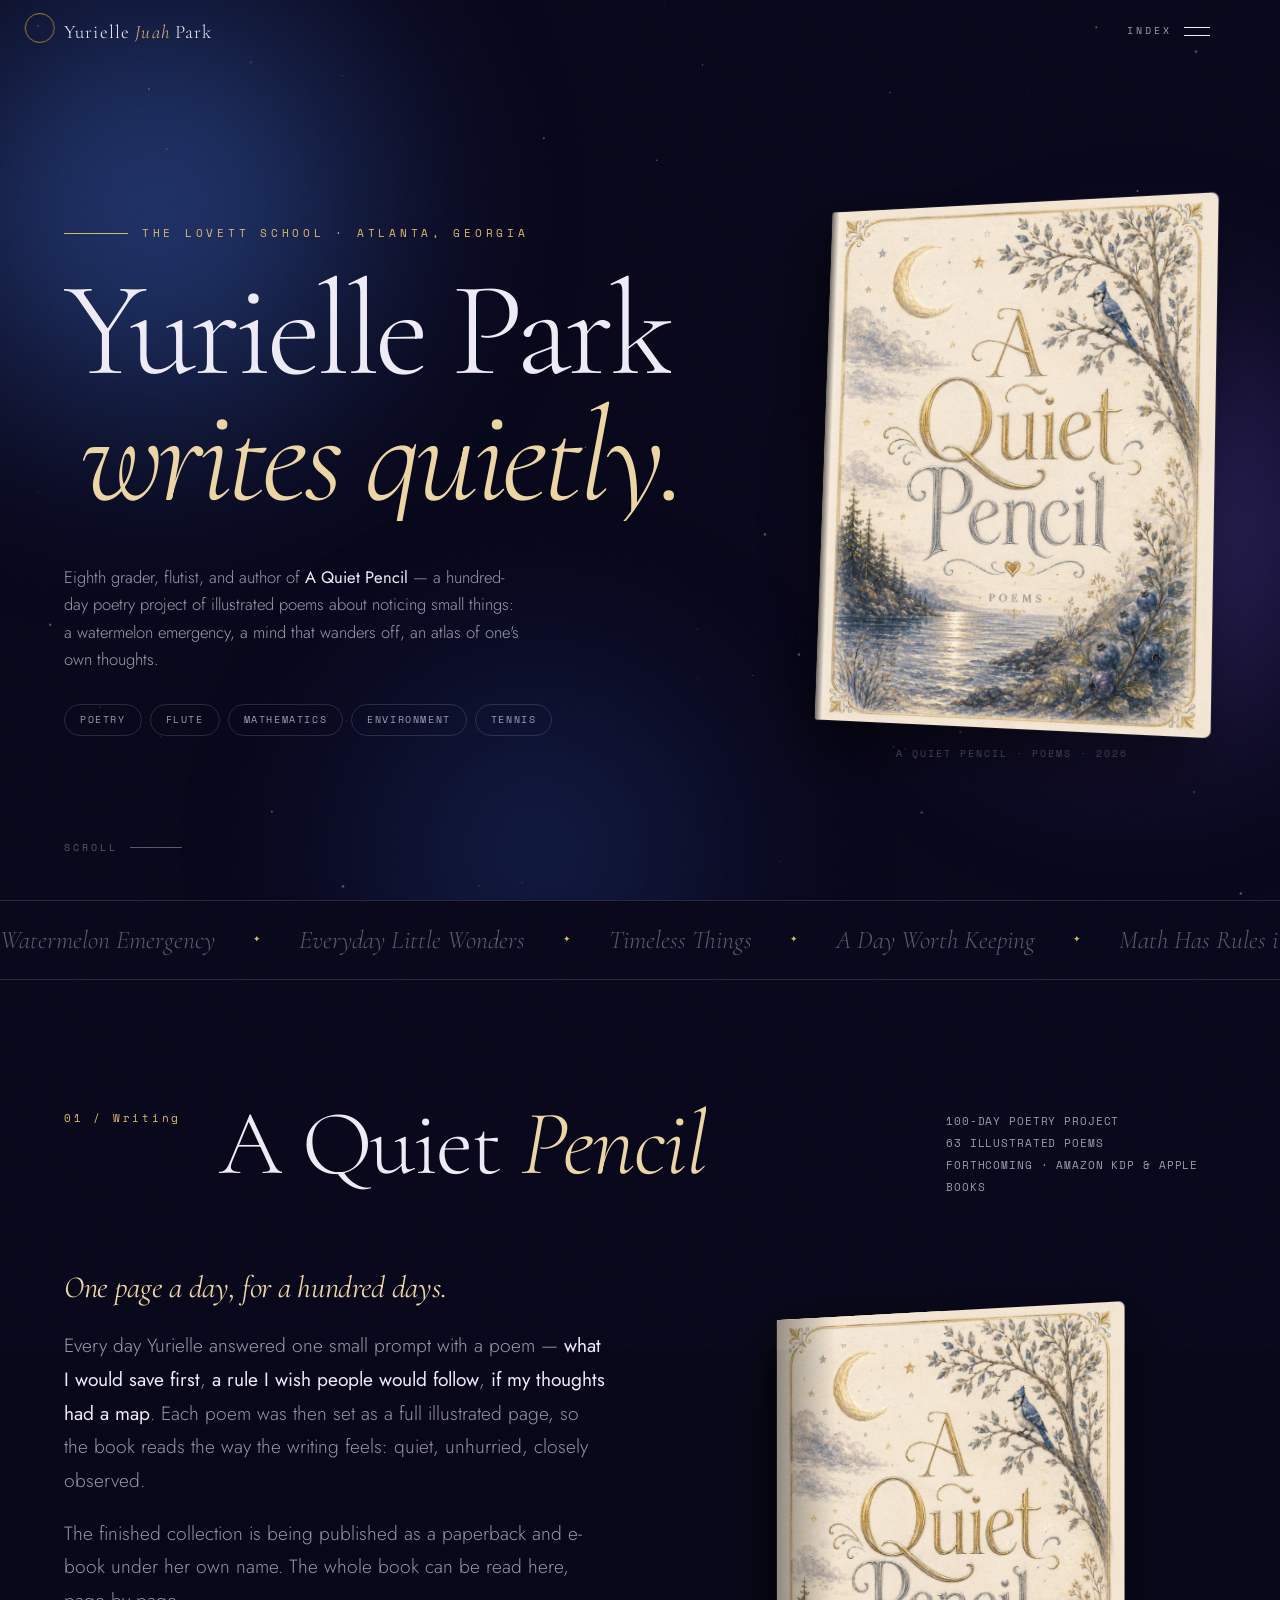
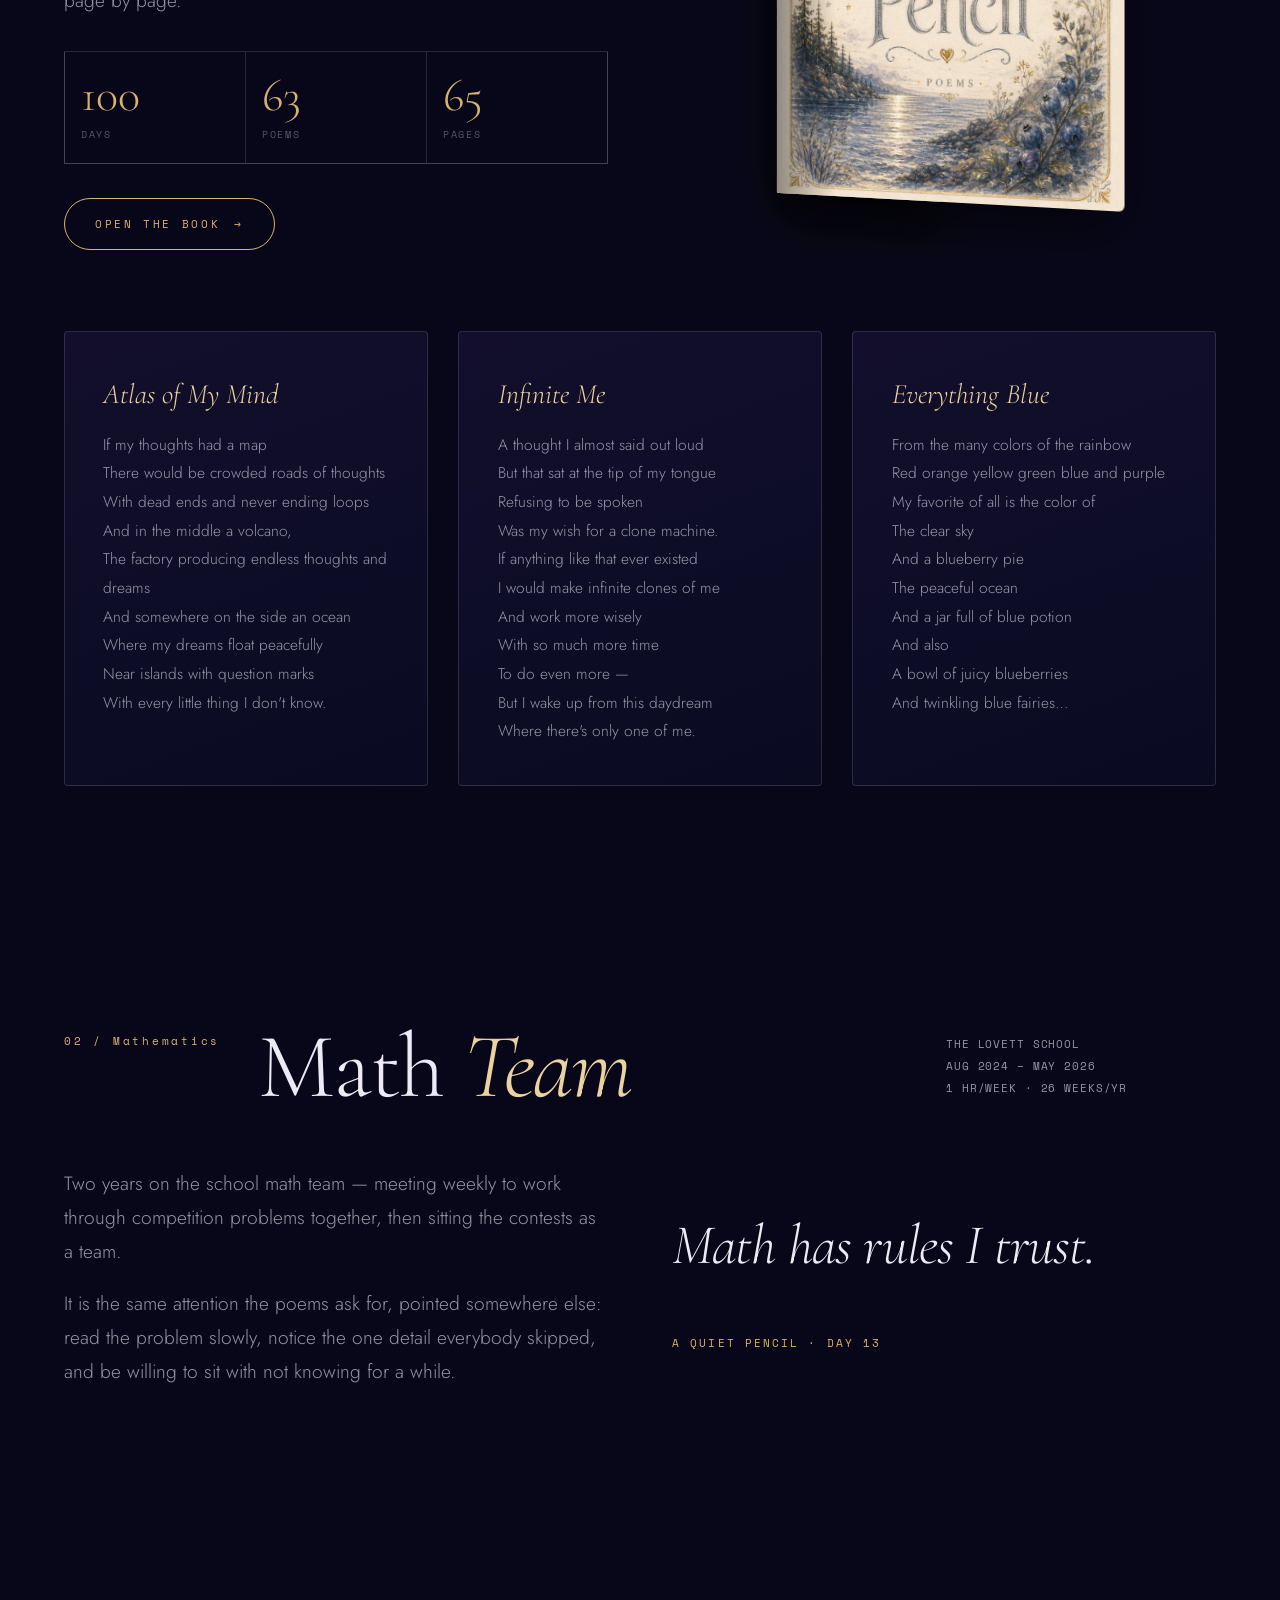
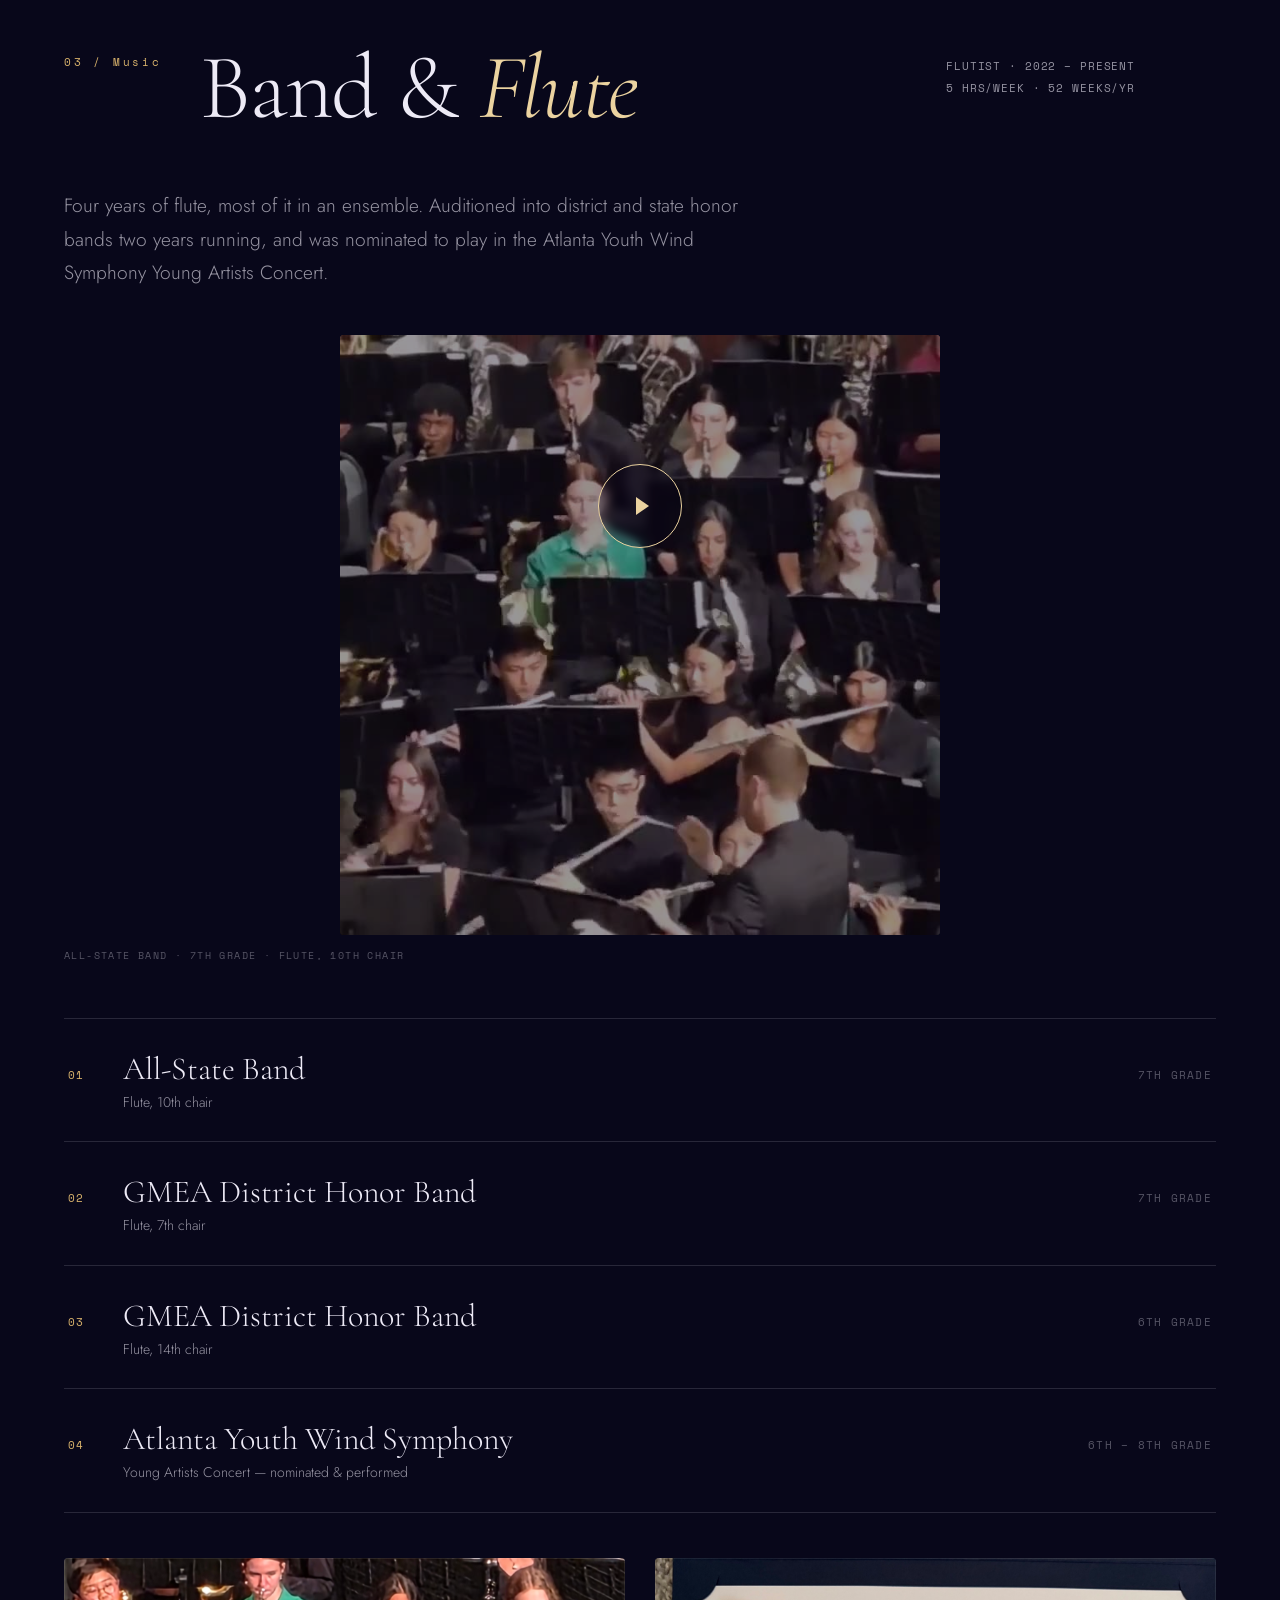
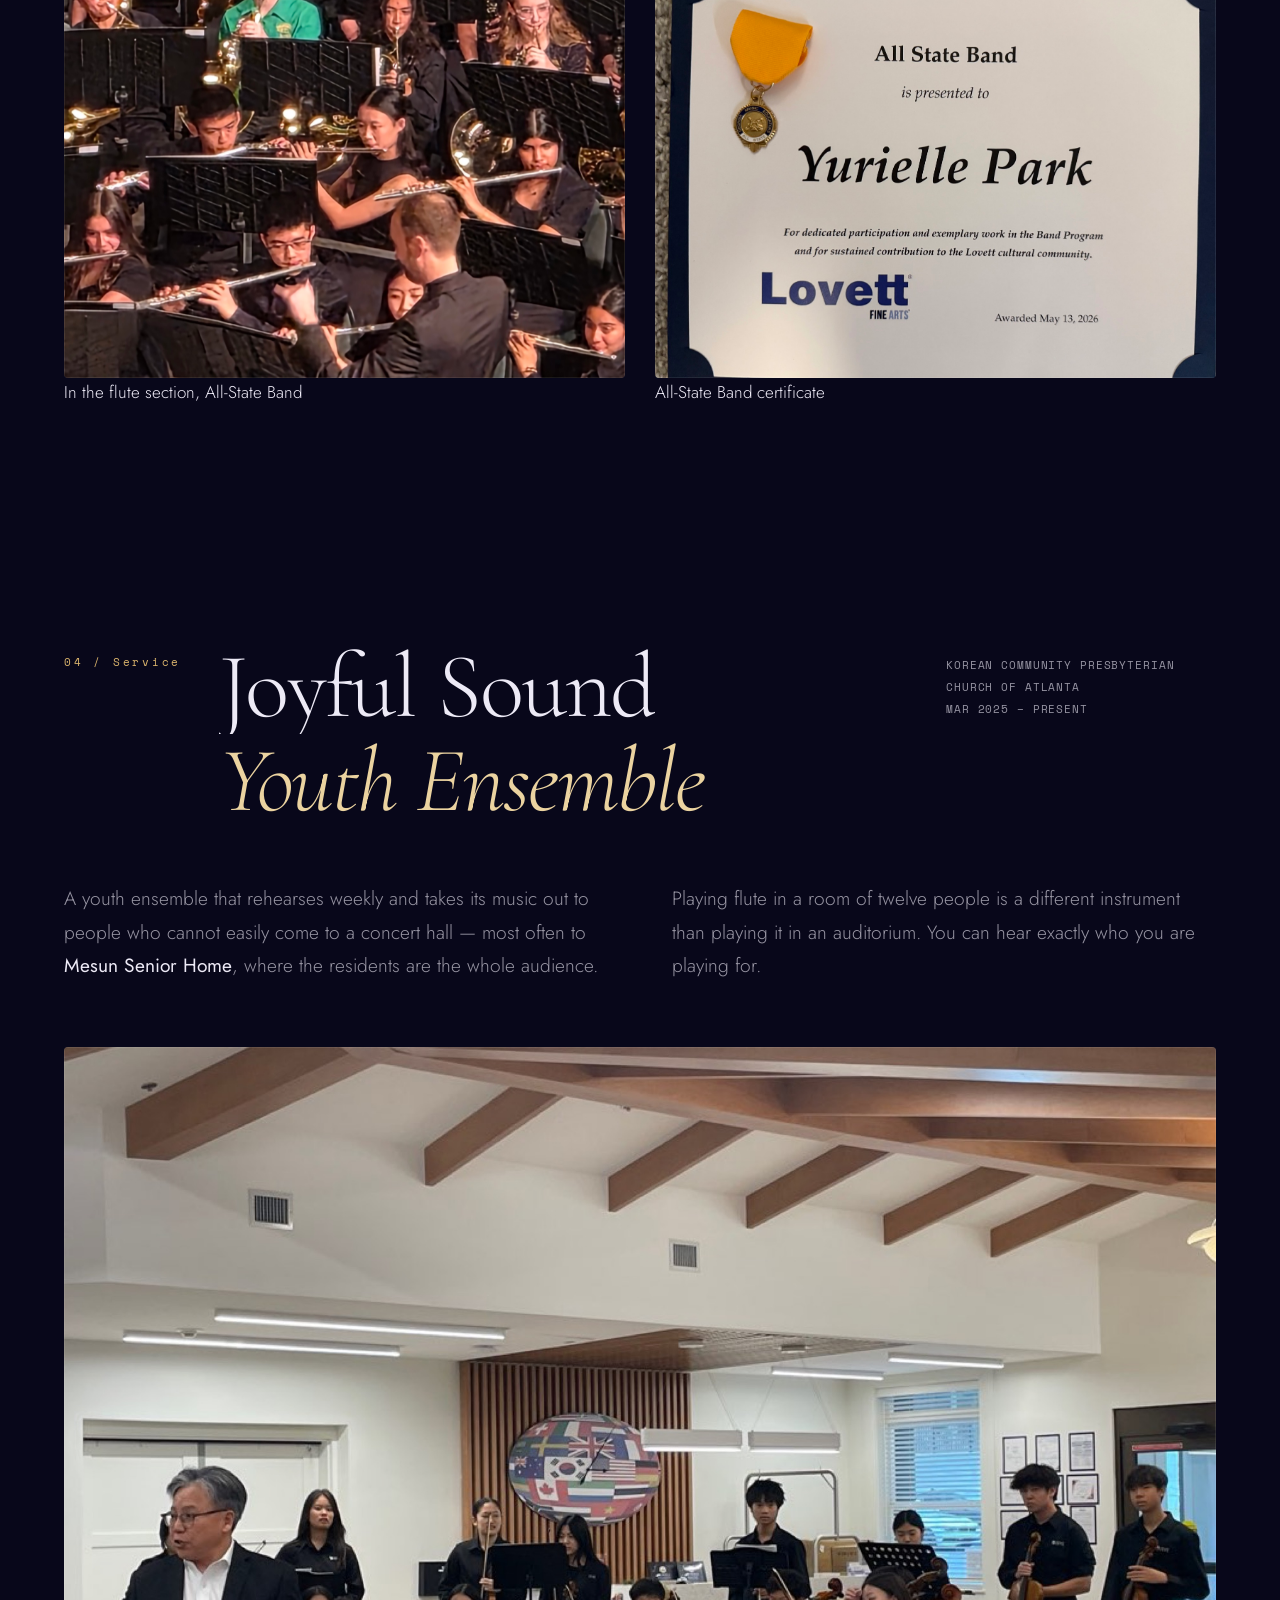
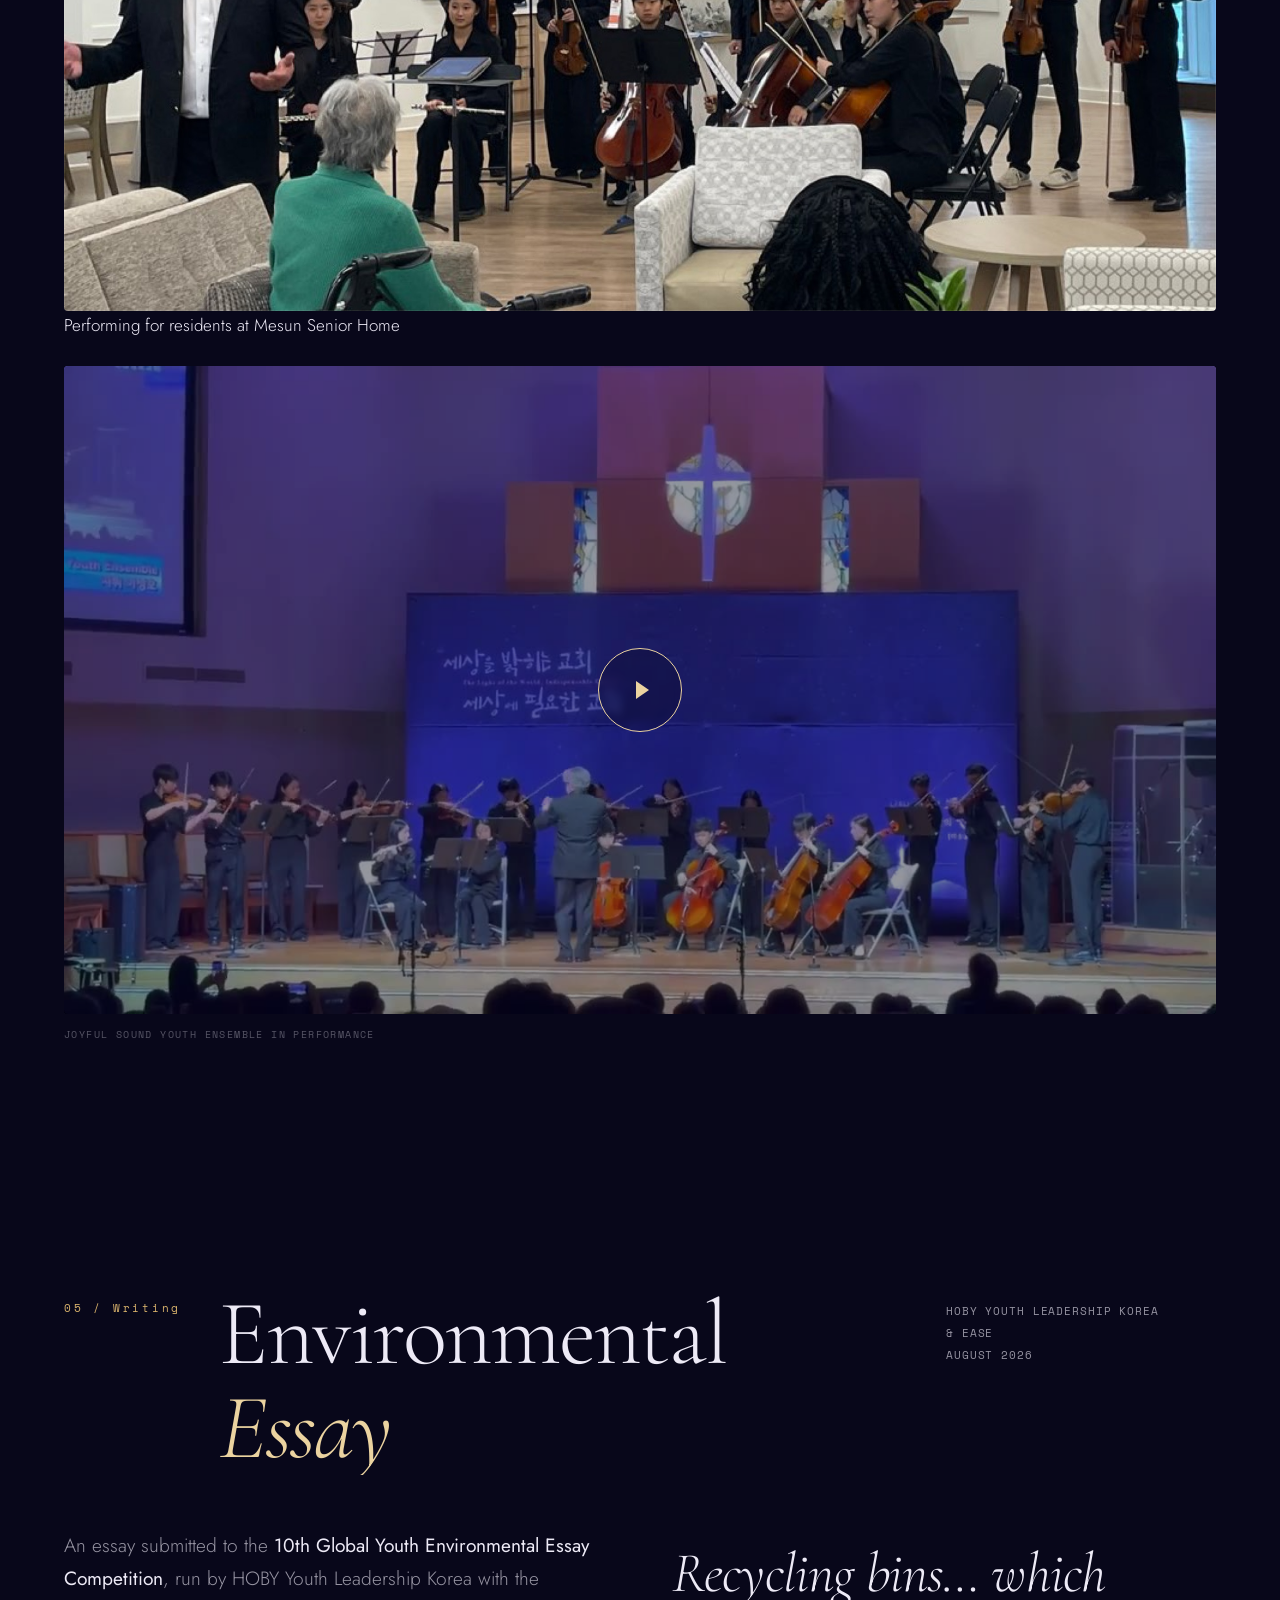
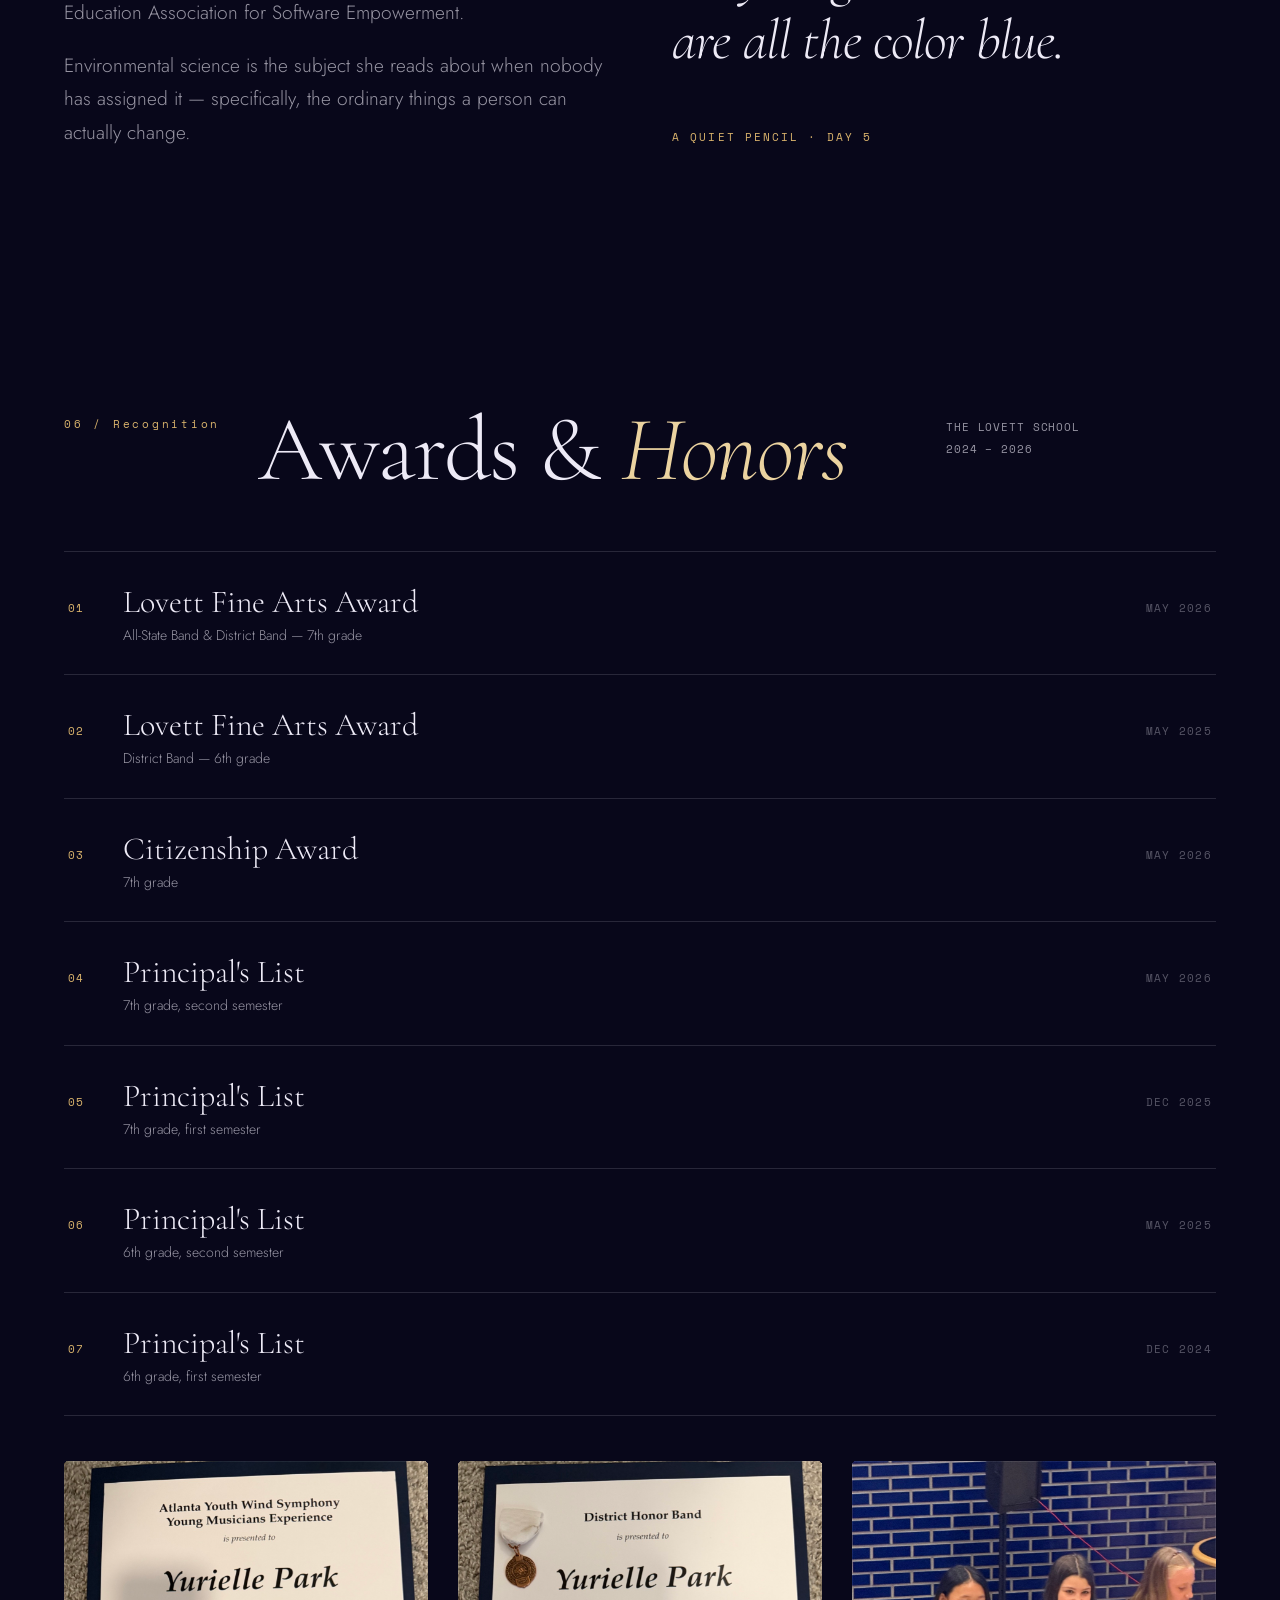
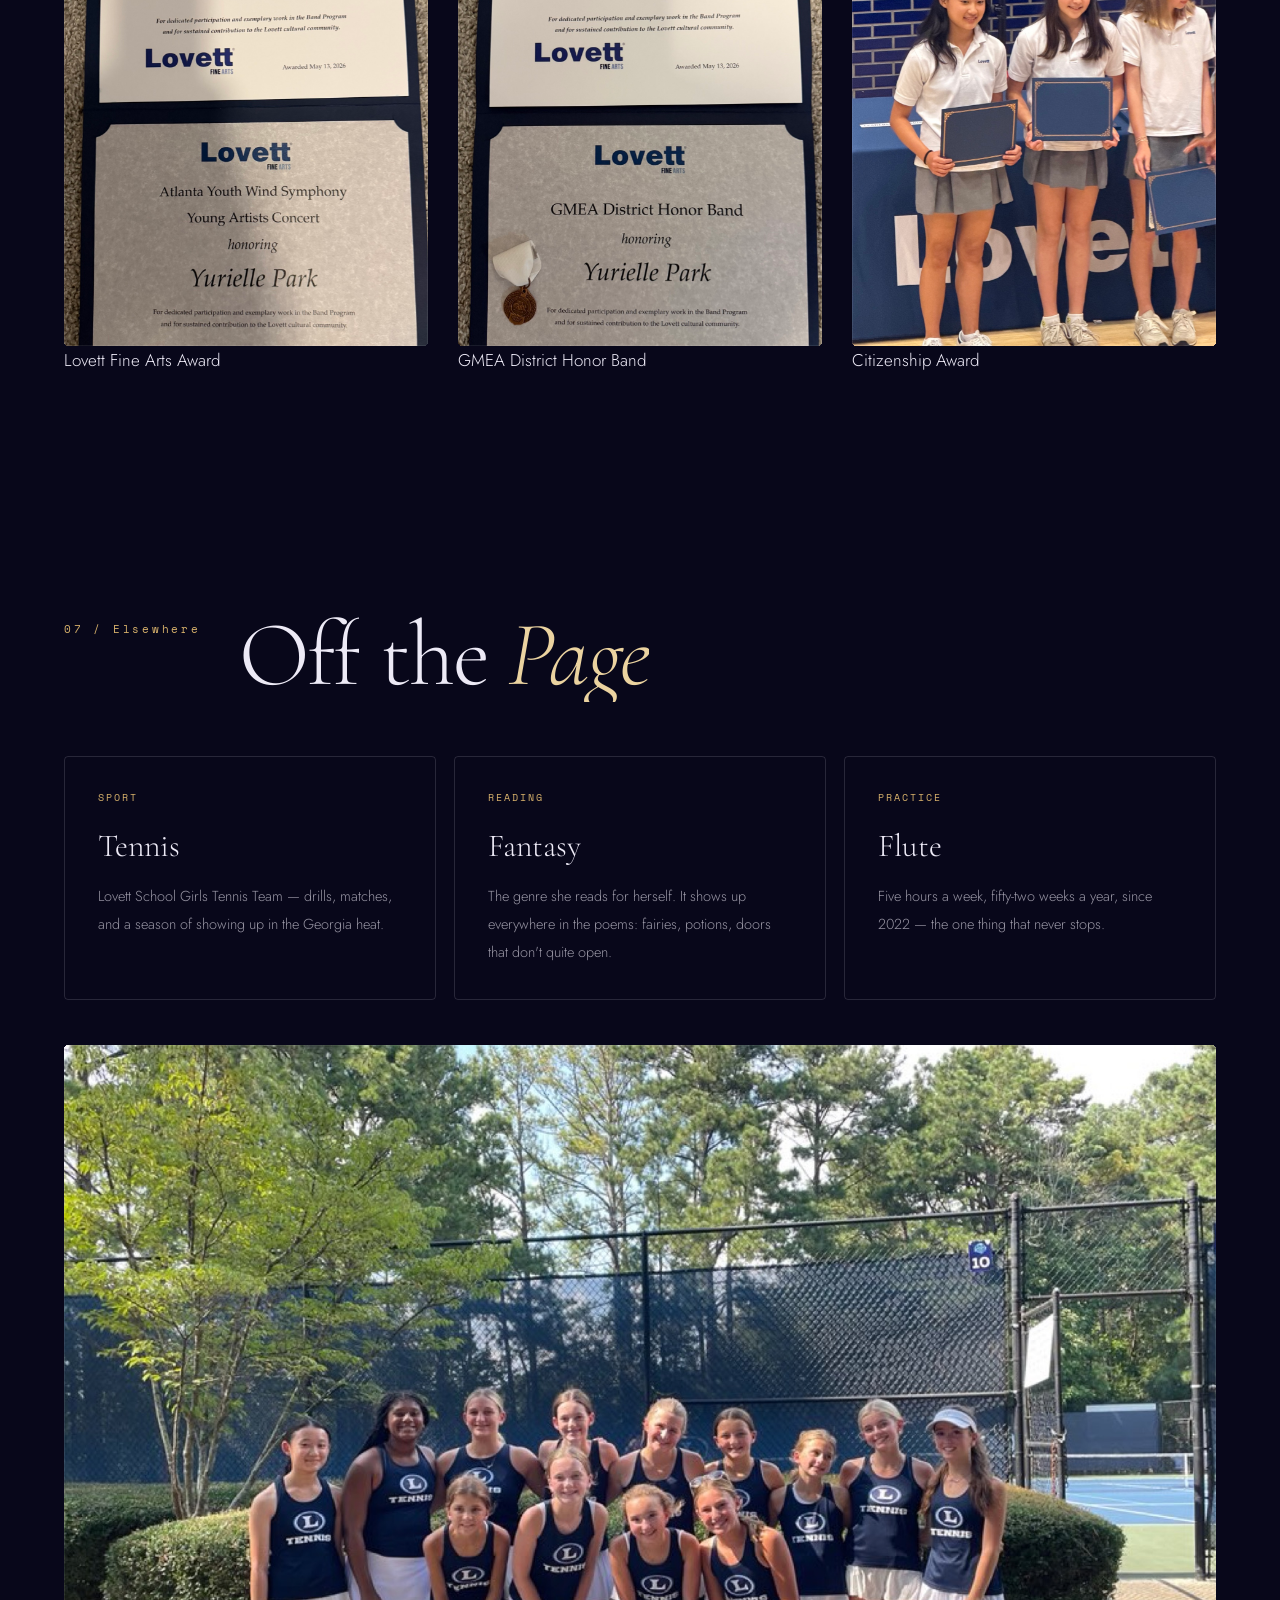
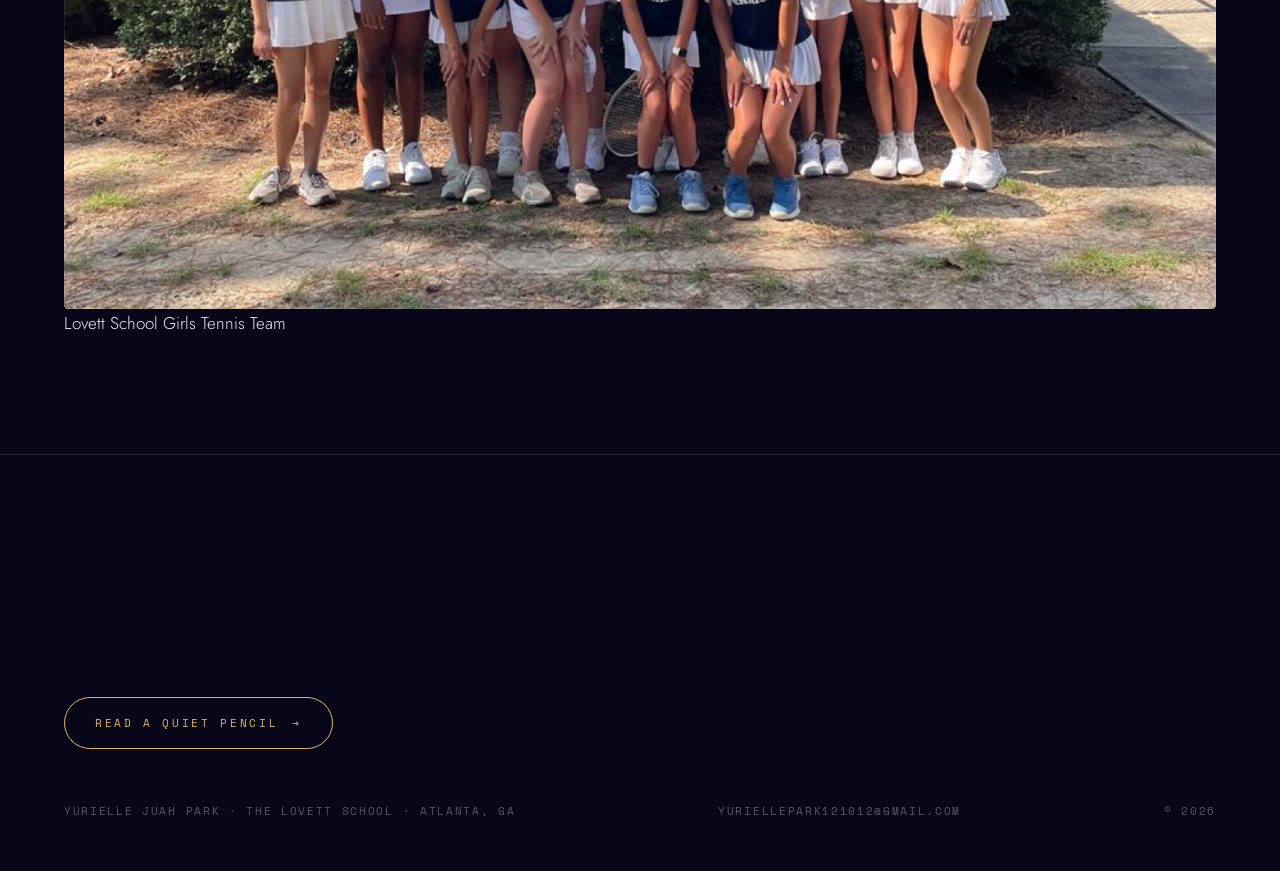
==== commit 260c2206: "Corrected name" ====
--- a/index.html
+++ b/index.html
@@ -3,8 +3,8 @@
 <head>
 <meta charset="utf-8">
 <meta name="viewport" content="width=device-width, initial-scale=1">
-<title>Yurielle Jua Park — A Quiet Pencil</title>
-<meta name="description" content="Portfolio of Yurielle Jua Park — poet and author of A Quiet Pencil, flutist, and math team member at The Lovett School, Atlanta.">
+<title>Yurielle Juah Park — A Quiet Pencil</title>
+<meta name="description" content="Portfolio of Yurielle Juah Park — poet and author of A Quiet Pencil, flutist, and math team member at The Lovett School, Atlanta.">
 <link rel="preconnect" href="https://fonts.googleapis.com">
 <link rel="preconnect" href="https://fonts.gstatic.com" crossorigin>
 <link href="https://fonts.googleapis.com/css2?family=Cormorant+Garamond:ital,wght@0,300;0,400;1,300;1,400&family=Jost:wght@300;400;500&family=Space+Mono:wght@400&display=swap" rel="stylesheet">
@@ -24,7 +24,7 @@
 <div id="cursor" aria-hidden="true"></div>
 
 <header class="site-head">
-  <a class="brand" href="#top">Yurielle <em>Jua</em> Park</a>
+  <a class="brand" href="#top">Yurielle <em>Juah</em> Park</a>
   <button class="nav-toggle" id="navToggle" aria-expanded="false" aria-controls="menu">
     <span id="navLabel">Index</span>
     <span class="bars" aria-hidden="true"><i></i><i></i></span>
@@ -377,7 +377,7 @@
     <p class="foot-big split" data-split data-reveal>Still writing.</p>
     <a class="btn" href="reader.html" data-magnetic>Read A Quiet Pencil <span class="arw" aria-hidden="true">→</span></a>
     <div class="foot-row" style="margin-top:clamp(40px,6vh,70px)">
-      <p>Yurielle Jua Park · The Lovett School · Atlanta, GA</p>
+      <p>Yurielle Juah Park · The Lovett School · Atlanta, GA</p>
       <p><a href="mailto:yuriellepark121012@gmail.com">yuriellepark121012@gmail.com</a></p>
       <p>© 2026</p>
     </div>
--- a/css/style.css
+++ b/css/style.css
@@ -4,639 +4,1626 @@
    ============================================================ */
 
 /* ---- 1. Tokens ------------------------------------------- */
-:root{
-  --ink:        #08071A;   /* deepest background */
-  --ink-2:      #0E0D2A;   /* raised panels */
-  --indigo:     #1B1B45;
-  --violet:     #7C5CE8;
-  --violet-dim: #4C3A9E;
-  --blue:       #4B82F0;
-  --blue-dim:   #2B4FA8;
-  --gold:       #D9B36C;
-  --gold-soft:  #EBD3A0;
-  --paper:      #F5F0E6;
-  --paper-2:    #E7DFCF;
-
-  --text:       #EDEAF6;
-  --text-dim:   rgba(237,234,246,.62);
-  --text-faint: rgba(237,234,246,.34);
-  --line:       rgba(237,234,246,.14);
+:root {
+  --ink: #08071a; /* deepest background */
+  --ink-2: #0e0d2a; /* raised panels */
+  --indigo: #1b1b45;
+  --violet: #7c5ce8;
+  --violet-dim: #4c3a9e;
+  --blue: #4b82f0;
+  --blue-dim: #2b4fa8;
+  --gold: #d9b36c;
+  --gold-soft: #ebd3a0;
+  --paper: #f5f0e6;
+  --paper-2: #e7dfcf;
+
+  --text: #edeaf6;
+  --text-dim: rgba(237, 234, 246, 0.62);
+  --text-faint: rgba(237, 234, 246, 0.34);
+  --line: rgba(237, 234, 246, 0.14);
 
   --display: "Cormorant Garamond", "Times New Roman", serif;
-  --body:    "Jost", "Helvetica Neue", Arial, sans-serif;
-  --mono:    "Space Mono", ui-monospace, "SF Mono", Menlo, monospace;
+  --body: "Jost", "Helvetica Neue", Arial, sans-serif;
+  --mono: "Space Mono", ui-monospace, "SF Mono", Menlo, monospace;
 
   --gut: clamp(20px, 5vw, 80px);
   --maxw: 1440px;
 
-  --ease: cubic-bezier(.22,.61,.36,1);
-  --ease-io: cubic-bezier(.65,.05,.36,1);
+  --ease: cubic-bezier(0.22, 0.61, 0.36, 1);
+  --ease-io: cubic-bezier(0.65, 0.05, 0.36, 1);
 }
 
 /* ---- 2. Reset -------------------------------------------- */
-*,*::before,*::after{ box-sizing:border-box; }
-html{ -webkit-text-size-adjust:100%; }
-body{
-  margin:0;
-  background:var(--ink);
-  color:var(--text);
-  font-family:var(--body);
-  font-size:clamp(15px,.4vw + 14px,17px);
-  line-height:1.65;
-  font-weight:300;
-  overflow-x:hidden;
-  -webkit-font-smoothing:antialiased;
-}
-img,video{ display:block; max-width:100%; height:auto; }
-a{ color:inherit; text-decoration:none; }
-button{ font:inherit; color:inherit; background:none; border:0; cursor:pointer; }
-h1,h2,h3,h4{ margin:0; font-weight:400; letter-spacing:-.01em; }
-p{ margin:0 0 1em; }
-ul{ margin:0; padding:0; list-style:none; }
-::selection{ background:var(--violet); color:#fff; }
-
-html{ scroll-behavior:smooth; }
-@media (prefers-reduced-motion:reduce){
-  html{ scroll-behavior:auto; }
-  *,*::before,*::after{ animation-duration:.01ms !important; transition-duration:.01ms !important; }
+*,
+*::before,
+*::after {
+  box-sizing: border-box;
+}
+html {
+  -webkit-text-size-adjust: 100%;
+}
+body {
+  margin: 0;
+  background: var(--ink);
+  color: var(--text);
+  font-family: var(--body);
+  font-size: clamp(15px, 0.4vw + 14px, 17px);
+  line-height: 1.65;
+  font-weight: 300;
+  overflow-x: hidden;
+  -webkit-font-smoothing: antialiased;
+}
+img,
+video {
+  display: block;
+  max-width: 100%;
+  height: auto;
+}
+a {
+  color: inherit;
+  text-decoration: none;
+}
+button {
+  font: inherit;
+  color: inherit;
+  background: none;
+  border: 0;
+  cursor: pointer;
+}
+h1,
+h2,
+h3,
+h4 {
+  margin: 0;
+  font-weight: 400;
+  letter-spacing: -0.01em;
+}
+p {
+  margin: 0 0 1em;
+}
+ul {
+  margin: 0;
+  padding: 0;
+  list-style: none;
+}
+::selection {
+  background: var(--violet);
+  color: #fff;
+}
+
+html {
+  scroll-behavior: smooth;
+}
+@media (prefers-reduced-motion: reduce) {
+  html {
+    scroll-behavior: auto;
+  }
+  *,
+  *::before,
+  *::after {
+    animation-duration: 0.01ms !important;
+    transition-duration: 0.01ms !important;
+  }
 }
 
 /* ---- 3. Atmosphere: grain + aurora ----------------------- */
-.grain{
-  position:fixed; inset:-50%; z-index:9000; pointer-events:none;
-  opacity:.4; mix-blend-mode:overlay;
-  background-image:url("data:image/svg+xml,%3Csvg xmlns='http://www.w3.org/2000/svg' width='160' height='160'%3E%3Cfilter id='n'%3E%3CfeTurbulence type='fractalNoise' baseFrequency='.85' numOctaves='3'/%3E%3C/filter%3E%3Crect width='160' height='160' filter='url(%23n)' opacity='.55'/%3E%3C/svg%3E");
-  animation:grainShift 900ms steps(3) infinite;
-}
-@keyframes grainShift{
-  0%{transform:translate(0,0)} 33%{transform:translate(-2%,1%)} 66%{transform:translate(1%,-2%)} 100%{transform:translate(0,0)}
-}
-.aurora{
-  position:fixed; inset:0; z-index:-2; pointer-events:none; overflow:hidden;
-}
-.aurora span{
-  position:absolute; border-radius:50%; filter:blur(90px); opacity:.5;
-  will-change:transform;
-}
-.aurora span:nth-child(1){ width:52vw; height:52vw; left:-14vw; top:-10vw; background:radial-gradient(circle,#4B82F0,transparent 66%); }
-.aurora span:nth-child(2){ width:46vw; height:46vw; right:-12vw; top:26vh; background:radial-gradient(circle,#7C5CE8,transparent 66%); opacity:.45; }
-.aurora span:nth-child(3){ width:40vw; height:40vw; left:22vw; bottom:-16vw; background:radial-gradient(circle,#2B4FA8,transparent 68%); opacity:.4; }
-#stars{ position:fixed; inset:0; z-index:-1; pointer-events:none; opacity:.55; }
+.grain {
+  position: fixed;
+  inset: -50%;
+  z-index: 9000;
+  pointer-events: none;
+  opacity: 0.4;
+  mix-blend-mode: overlay;
+  background-image: url("data:image/svg+xml,%3Csvg xmlns='http://www.w3.org/2000/svg' width='160' height='160'%3E%3Cfilter id='n'%3E%3CfeTurbulence type='fractalNoise' baseFrequency='.85' numOctaves='3'/%3E%3C/filter%3E%3Crect width='160' height='160' filter='url(%23n)' opacity='.55'/%3E%3C/svg%3E");
+  animation: grainShift 900ms steps(3) infinite;
+}
+@keyframes grainShift {
+  0% {
+    transform: translate(0, 0);
+  }
+  33% {
+    transform: translate(-2%, 1%);
+  }
+  66% {
+    transform: translate(1%, -2%);
+  }
+  100% {
+    transform: translate(0, 0);
+  }
+}
+.aurora {
+  position: fixed;
+  inset: 0;
+  z-index: -2;
+  pointer-events: none;
+  overflow: hidden;
+}
+.aurora span {
+  position: absolute;
+  border-radius: 50%;
+  filter: blur(90px);
+  opacity: 0.5;
+  will-change: transform;
+}
+.aurora span:nth-child(1) {
+  width: 52vw;
+  height: 52vw;
+  left: -14vw;
+  top: -10vw;
+  background: radial-gradient(circle, #4b82f0, transparent 66%);
+}
+.aurora span:nth-child(2) {
+  width: 46vw;
+  height: 46vw;
+  right: -12vw;
+  top: 26vh;
+  background: radial-gradient(circle, #7c5ce8, transparent 66%);
+  opacity: 0.45;
+}
+.aurora span:nth-child(3) {
+  width: 40vw;
+  height: 40vw;
+  left: 22vw;
+  bottom: -16vw;
+  background: radial-gradient(circle, #2b4fa8, transparent 68%);
+  opacity: 0.4;
+}
+#stars {
+  position: fixed;
+  inset: 0;
+  z-index: -1;
+  pointer-events: none;
+  opacity: 0.55;
+}
 
 /* ---- 4. Preloader ---------------------------------------- */
-#loader{
-  position:fixed; inset:0; z-index:10000; background:var(--ink);
-  display:grid; place-items:center; transition:opacity .8s var(--ease), visibility .8s;
-}
-#loader.done{ opacity:0; visibility:hidden; }
-.loader-mark{ text-align:center; }
-.loader-mark .pencil{
-  width:1px; height:74px; margin:0 auto 22px;
-  background:linear-gradient(180deg,transparent,var(--gold),transparent);
-  animation:drawDown 1.4s var(--ease) infinite;
-}
-@keyframes drawDown{ 0%{transform:scaleY(0);opacity:0} 40%{opacity:1} 100%{transform:scaleY(1);opacity:0} }
-.loader-mark p{
-  font-family:var(--mono); font-size:10px; letter-spacing:.42em;
-  text-transform:uppercase; color:var(--text-faint); margin:0;
+#loader {
+  position: fixed;
+  inset: 0;
+  z-index: 10000;
+  background: var(--ink);
+  display: grid;
+  place-items: center;
+  transition:
+    opacity 0.8s var(--ease),
+    visibility 0.8s;
+}
+#loader.done {
+  opacity: 0;
+  visibility: hidden;
+}
+.loader-mark {
+  text-align: center;
+}
+.loader-mark .pencil {
+  width: 1px;
+  height: 74px;
+  margin: 0 auto 22px;
+  background: linear-gradient(180deg, transparent, var(--gold), transparent);
+  animation: drawDown 1.4s var(--ease) infinite;
+}
+@keyframes drawDown {
+  0% {
+    transform: scaleY(0);
+    opacity: 0;
+  }
+  40% {
+    opacity: 1;
+  }
+  100% {
+    transform: scaleY(1);
+    opacity: 0;
+  }
+}
+.loader-mark p {
+  font-family: var(--mono);
+  font-size: 10px;
+  letter-spacing: 0.42em;
+  text-transform: uppercase;
+  color: var(--text-faint);
+  margin: 0;
 }
 
 /* ---- 5. Scroll progress + cursor ------------------------- */
-#progress{
-  position:fixed; top:0; left:0; height:2px; width:100%; z-index:8000;
-  transform:scaleX(0); transform-origin:0 50%;
-  background:linear-gradient(90deg,var(--blue),var(--violet),var(--gold));
-}
-#cursor{
-  position:fixed; top:0; left:0; width:30px; height:30px; z-index:9500;
-  border:1px solid var(--gold); border-radius:50%; pointer-events:none;
-  transform:translate(-50%,-50%); transition:width .3s var(--ease),height .3s var(--ease),background .3s,opacity .3s;
-  mix-blend-mode:difference; opacity:0;
-}
-#cursor.on{ opacity:.8; }
-#cursor.grow{ width:64px; height:64px; background:rgba(217,179,108,.16); }
-@media (hover:none),(pointer:coarse){ #cursor{ display:none; } }
+#progress {
+  position: fixed;
+  top: 0;
+  left: 0;
+  height: 2px;
+  width: 100%;
+  z-index: 8000;
+  transform: scaleX(0);
+  transform-origin: 0 50%;
+  background: linear-gradient(90deg, var(--blue), var(--violet), var(--gold));
+}
+#cursor {
+  position: fixed;
+  top: 0;
+  left: 0;
+  width: 30px;
+  height: 30px;
+  z-index: 9500;
+  border: 1px solid var(--gold);
+  border-radius: 50%;
+  pointer-events: none;
+  transform: translate(-50%, -50%);
+  transition:
+    width 0.3s var(--ease),
+    height 0.3s var(--ease),
+    background 0.3s,
+    opacity 0.3s;
+  mix-blend-mode: difference;
+  opacity: 0;
+}
+#cursor.on {
+  opacity: 0.8;
+}
+#cursor.grow {
+  width: 64px;
+  height: 64px;
+  background: rgba(217, 179, 108, 0.16);
+}
+@media (hover: none), (pointer: coarse) {
+  #cursor {
+    display: none;
+  }
+}
 
 /* ---- 6. Header / nav ------------------------------------- */
-.site-head{
-  position:fixed; inset:0 0 auto; z-index:7000;
-  display:flex; align-items:center; justify-content:space-between;
-  padding:22px var(--gut);
-  transition:background .5s var(--ease), padding .5s var(--ease), backdrop-filter .5s;
-}
-.site-head.stuck{
-  background:rgba(8,7,26,.72); backdrop-filter:blur(16px);
-  padding:14px var(--gut); border-bottom:1px solid var(--line);
-}
-.brand{ font-family:var(--display); font-size:19px; letter-spacing:.06em; line-height:1; }
-.brand em{ font-style:italic; color:var(--gold); }
-
-.nav-toggle{
-  display:flex; align-items:center; gap:12px;
-  font-family:var(--mono); font-size:10px; letter-spacing:.3em; text-transform:uppercase;
-  color:var(--text-dim);
-}
-.nav-toggle .bars{ display:block; width:26px; height:9px; position:relative; }
-.nav-toggle .bars i{
-  position:absolute; left:0; width:100%; height:1px; background:var(--text);
-  transition:transform .45s var(--ease), opacity .3s;
-}
-.nav-toggle .bars i:nth-child(1){ top:0; }
-.nav-toggle .bars i:nth-child(2){ bottom:0; }
-body.menu-open .nav-toggle .bars i:nth-child(1){ transform:translateY(4px) rotate(45deg); }
-body.menu-open .nav-toggle .bars i:nth-child(2){ transform:translateY(-4px) rotate(-45deg); }
-
-.menu{
-  position:fixed; inset:0; z-index:6900; background:var(--ink-2);
-  display:flex; flex-direction:column; justify-content:center;
-  padding:110px var(--gut) 50px;
-  clip-path:inset(0 0 100% 0); transition:clip-path .8s var(--ease-io);
-  overflow-y:auto;
-}
-body.menu-open .menu{ clip-path:inset(0 0 0 0); }
-.menu ol{ list-style:none; margin:0; padding:0; }
-.menu li{ overflow:hidden; }
-.menu a{
-  display:flex; align-items:baseline; gap:clamp(12px,2vw,28px);
-  font-family:var(--display); font-size:clamp(34px,7vw,74px); line-height:1.16;
-  transform:translateY(105%); transition:transform .7s var(--ease), color .3s;
-}
-body.menu-open .menu a{ transform:translateY(0); }
-.menu li:nth-child(1) a{ transition-delay:.06s } .menu li:nth-child(2) a{ transition-delay:.12s }
-.menu li:nth-child(3) a{ transition-delay:.18s } .menu li:nth-child(4) a{ transition-delay:.24s }
-.menu li:nth-child(5) a{ transition-delay:.30s } .menu li:nth-child(6) a{ transition-delay:.36s }
-.menu li:nth-child(7) a{ transition-delay:.42s } .menu li:nth-child(8) a{ transition-delay:.48s }
-.menu a:hover{ color:var(--gold); font-style:italic; }
-.menu a span{ font-family:var(--mono); font-size:11px; color:var(--gold); letter-spacing:.2em; }
+.site-head {
+  position: fixed;
+  inset: 0 0 auto;
+  z-index: 7000;
+  display: flex;
+  align-items: center;
+  justify-content: space-between;
+  padding: 22px var(--gut);
+  transition:
+    background 0.5s var(--ease),
+    padding 0.5s var(--ease),
+    backdrop-filter 0.5s;
+}
+.site-head.stuck {
+  background: rgba(8, 7, 26, 0.72);
+  backdrop-filter: blur(16px);
+  padding: 14px var(--gut);
+  border-bottom: 1px solid var(--line);
+}
+.brand {
+  font-family: var(--display);
+  font-size: 19px;
+  letter-spacing: 0.06em;
+  line-height: 1;
+}
+.brand em {
+  font-style: italic;
+  color: var(--gold);
+}
+
+.nav-toggle {
+  display: flex;
+  align-items: center;
+  gap: 12px;
+  font-family: var(--mono);
+  font-size: 10px;
+  letter-spacing: 0.3em;
+  text-transform: uppercase;
+  color: var(--text-dim);
+}
+.nav-toggle .bars {
+  display: block;
+  width: 26px;
+  height: 9px;
+  position: relative;
+}
+.nav-toggle .bars i {
+  position: absolute;
+  left: 0;
+  width: 100%;
+  height: 1px;
+  background: var(--text);
+  transition:
+    transform 0.45s var(--ease),
+    opacity 0.3s;
+}
+.nav-toggle .bars i:nth-child(1) {
+  top: 0;
+}
+.nav-toggle .bars i:nth-child(2) {
+  bottom: 0;
+}
+body.menu-open .nav-toggle .bars i:nth-child(1) {
+  transform: translateY(4px) rotate(45deg);
+}
+body.menu-open .nav-toggle .bars i:nth-child(2) {
+  transform: translateY(-4px) rotate(-45deg);
+}
+
+.menu {
+  position: fixed;
+  inset: 0;
+  z-index: 6900;
+  background: var(--ink-2);
+  display: flex;
+  flex-direction: column;
+  justify-content: center;
+  padding: 110px var(--gut) 50px;
+  clip-path: inset(0 0 100% 0);
+  transition: clip-path 0.8s var(--ease-io);
+  overflow-y: auto;
+}
+body.menu-open .menu {
+  clip-path: inset(0 0 0 0);
+}
+.menu ol {
+  list-style: none;
+  margin: 0;
+  padding: 0;
+}
+.menu li {
+  overflow: hidden;
+}
+.menu a {
+  display: flex;
+  align-items: baseline;
+  gap: clamp(12px, 2vw, 28px);
+  font-family: var(--display);
+  font-size: clamp(34px, 7vw, 74px);
+  line-height: 1.16;
+  transform: translateY(105%);
+  transition:
+    transform 0.7s var(--ease),
+    color 0.3s;
+}
+body.menu-open .menu a {
+  transform: translateY(0);
+}
+.menu li:nth-child(1) a {
+  transition-delay: 0.06s;
+}
+.menu li:nth-child(2) a {
+  transition-delay: 0.12s;
+}
+.menu li:nth-child(3) a {
+  transition-delay: 0.18s;
+}
+.menu li:nth-child(4) a {
+  transition-delay: 0.24s;
+}
+.menu li:nth-child(5) a {
+  transition-delay: 0.3s;
+}
+.menu li:nth-child(6) a {
+  transition-delay: 0.36s;
+}
+.menu li:nth-child(7) a {
+  transition-delay: 0.42s;
+}
+.menu li:nth-child(8) a {
+  transition-delay: 0.48s;
+}
+.menu a:hover {
+  color: var(--gold);
+  font-style: italic;
+}
+.menu a span {
+  font-family: var(--mono);
+  font-size: 11px;
+  color: var(--gold);
+  letter-spacing: 0.2em;
+}
 
 /* ---- 7. Layout helpers ----------------------------------- */
-.wrap{ max-width:var(--maxw); margin:0 auto; padding-inline:var(--gut); }
-section{ position:relative; }
-.sec{ padding-block:clamp(90px,13vh,170px); }
-
-.sec-head{
-  display:flex; align-items:flex-start; gap:clamp(16px,3vw,44px);
-  margin-bottom:clamp(36px,6vh,72px); flex-wrap:wrap;
-}
-.sec-num{
-  font-family:var(--mono); font-size:11px; letter-spacing:.25em; color:var(--gold);
-  padding-top:1.1em; white-space:nowrap;
-}
-.sec-title{
-  font-family:var(--display); font-weight:300;
-  font-size:clamp(38px,7.4vw,92px); line-height:1.02; letter-spacing:-.02em;
-  flex:1 1 320px; min-width:0;
-}
-.sec-title em{ font-style:italic; color:var(--gold-soft); }
-.sec-meta{
-  flex:0 1 270px; font-family:var(--mono); font-size:11px; line-height:2;
-  letter-spacing:.08em; color:var(--text-dim); text-transform:uppercase; padding-top:1.2em;
-}
-.lede{ font-size:clamp(17px,1.5vw,21px); line-height:1.75; color:var(--text-dim); max-width:62ch; }
-.lede strong{ color:var(--text); font-weight:400; }
-
-.rule{ height:1px; background:var(--line); border:0; margin:0; }
+.wrap {
+  max-width: var(--maxw);
+  margin: 0 auto;
+  padding-inline: var(--gut);
+}
+section {
+  position: relative;
+}
+.sec {
+  padding-block: clamp(90px, 13vh, 170px);
+}
+
+.sec-head {
+  display: flex;
+  align-items: flex-start;
+  gap: clamp(16px, 3vw, 44px);
+  margin-bottom: clamp(36px, 6vh, 72px);
+  flex-wrap: wrap;
+}
+.sec-num {
+  font-family: var(--mono);
+  font-size: 11px;
+  letter-spacing: 0.25em;
+  color: var(--gold);
+  padding-top: 1.1em;
+  white-space: nowrap;
+}
+.sec-title {
+  font-family: var(--display);
+  font-weight: 300;
+  font-size: clamp(38px, 7.4vw, 92px);
+  line-height: 1.02;
+  letter-spacing: -0.02em;
+  flex: 1 1 320px;
+  min-width: 0;
+}
+.sec-title em {
+  font-style: italic;
+  color: var(--gold-soft);
+}
+.sec-meta {
+  flex: 0 1 270px;
+  font-family: var(--mono);
+  font-size: 11px;
+  line-height: 2;
+  letter-spacing: 0.08em;
+  color: var(--text-dim);
+  text-transform: uppercase;
+  padding-top: 1.2em;
+}
+.lede {
+  font-size: clamp(17px, 1.5vw, 21px);
+  line-height: 1.75;
+  color: var(--text-dim);
+  max-width: 62ch;
+}
+.lede strong {
+  color: var(--text);
+  font-weight: 400;
+}
+
+.rule {
+  height: 1px;
+  background: var(--line);
+  border: 0;
+  margin: 0;
+}
 
 /* ---- 8. Reveal animations --------------------------------
    Everything here is scoped to .js, which main.js puts on <html>
    immediately. If the script never runs, nothing is ever hidden —
    the page is fully readable without JavaScript.             */
-.js [data-reveal]{ opacity:0; transform:translateY(34px); transition:opacity 1s var(--ease), transform 1s var(--ease); }
-.js [data-reveal="wipe"]{ transform:none; clip-path:inset(0 0 100% 0); transition:clip-path 1.1s var(--ease-io), opacity .6s; }
-.js [data-reveal="left"]{ transform:translateX(-40px); }
-.js [data-reveal="right"]{ transform:translateX(40px); }
-.js [data-reveal].in{ opacity:1; transform:none; }
-.js [data-reveal="wipe"].in{ clip-path:inset(0 0 0 0); }
-[data-delay="1"]{ transition-delay:.1s } [data-delay="2"]{ transition-delay:.2s }
-[data-delay="3"]{ transition-delay:.3s } [data-delay="4"]{ transition-delay:.4s }
-[data-delay="5"]{ transition-delay:.5s } [data-delay="6"]{ transition-delay:.6s }
-
-.split span{ display:inline-block; overflow:hidden; vertical-align:top; }
-.split span i{ display:inline-block; font-style:inherit; }
-.js .split span i{ transform:translateY(110%); transition:transform 1.05s var(--ease); }
-.js .split.in span i{ transform:translateY(0); }
+.js [data-reveal] {
+  opacity: 0;
+  transform: translateY(34px);
+  transition:
+    opacity 1s var(--ease),
+    transform 1s var(--ease);
+}
+.js [data-reveal="wipe"] {
+  transform: none;
+  clip-path: inset(0 0 100% 0);
+  transition:
+    clip-path 1.1s var(--ease-io),
+    opacity 0.6s;
+}
+.js [data-reveal="left"] {
+  transform: translateX(-40px);
+}
+.js [data-reveal="right"] {
+  transform: translateX(40px);
+}
+.js [data-reveal].in {
+  opacity: 1;
+  transform: none;
+}
+.js [data-reveal="wipe"].in {
+  clip-path: inset(0 0 0 0);
+}
+[data-delay="1"] {
+  transition-delay: 0.1s;
+}
+[data-delay="2"] {
+  transition-delay: 0.2s;
+}
+[data-delay="3"] {
+  transition-delay: 0.3s;
+}
+[data-delay="4"] {
+  transition-delay: 0.4s;
+}
+[data-delay="5"] {
+  transition-delay: 0.5s;
+}
+[data-delay="6"] {
+  transition-delay: 0.6s;
+}
+
+.split span {
+  display: inline-block;
+  overflow: hidden;
+  vertical-align: top;
+}
+.split span i {
+  display: inline-block;
+  font-style: inherit;
+}
+.js .split span i {
+  transform: translateY(110%);
+  transition: transform 1.05s var(--ease);
+}
+.js .split.in span i {
+  transform: translateY(0);
+}
 
 /* Nobody who has asked for less motion should have to wait for a reveal. */
-@media (prefers-reduced-motion:reduce){
+@media (prefers-reduced-motion: reduce) {
   .js [data-reveal],
-  .js [data-reveal].in{ opacity:1 !important; transform:none !important; clip-path:none !important; }
-  .js .split span i{ transform:none !important; }
+  .js [data-reveal].in {
+    opacity: 1 !important;
+    transform: none !important;
+    clip-path: none !important;
+  }
+  .js .split span i {
+    transform: none !important;
+  }
 }
 
 /* ---- 9. Hero --------------------------------------------- */
-.hero{
-  min-height:100svh; display:flex; align-items:center;
-  padding:130px var(--gut) 70px; position:relative; overflow:hidden;
-}
-.hero-grid{
-  width:100%; max-width:var(--maxw); margin:0 auto;
-  display:grid; grid-template-columns:1.25fr .75fr; gap:clamp(30px,5vw,70px); align-items:center;
-}
-.hero-kicker{
-  font-family:var(--mono); font-size:11px; letter-spacing:.34em; text-transform:uppercase;
-  color:var(--gold); margin-bottom:26px; display:flex; align-items:center; gap:14px;
-}
-.hero-kicker::before{ content:""; width:clamp(28px,5vw,64px); height:1px; background:var(--gold); }
-.hero h1{
-  font-family:var(--display); font-weight:300;
-  font-size:clamp(52px,10.5vw,152px); line-height:.94; letter-spacing:-.035em; margin-bottom:.32em;
-}
-.hero h1 .l2{ display:block; font-style:italic; color:var(--gold-soft); padding-left:.12em; }
-.hero-sub{ max-width:46ch; color:var(--text-dim); font-size:clamp(16px,1.3vw,19px); }
-.hero-sub b{ color:var(--text); font-weight:400; }
-.hero-tags{
-  display:flex; flex-wrap:wrap; gap:8px; margin-top:30px;
-}
-.tag{
-  font-family:var(--mono); font-size:10px; letter-spacing:.16em; text-transform:uppercase;
-  border:1px solid var(--line); border-radius:99px; padding:7px 15px; color:var(--text-dim);
-  transition:border-color .4s, color .4s, background .4s;
-}
-.tag:hover{ border-color:var(--gold); color:var(--gold); background:rgba(217,179,108,.07); }
-
-.hero-book{ perspective:1600px; }
-.hero-book figure{
-  margin:0; position:relative; transform-style:preserve-3d;
-  transform:rotateY(-17deg) rotateX(5deg); transition:transform 1.1s var(--ease);
-  animation:float 7s ease-in-out infinite;
-}
-.hero-book:hover figure{ transform:rotateY(-6deg) rotateX(2deg) scale(1.03); }
-@keyframes float{ 0%,100%{ translate:0 0 } 50%{ translate:0 -16px } }
-.hero-book img{
-  width:100%; border-radius:3px 7px 7px 3px;
-  box-shadow:-14px 26px 60px rgba(0,0,0,.6), 0 0 0 1px rgba(255,255,255,.07);
-}
-.hero-book figure::before{  /* spine */
-  content:""; position:absolute; left:0; top:0; bottom:0; width:13px;
-  background:linear-gradient(90deg,rgba(0,0,0,.55),rgba(255,255,255,.12) 60%,transparent);
-  border-radius:3px 0 0 3px;
-}
-.hero-book figcaption{
-  margin-top:20px; font-family:var(--mono); font-size:10px; letter-spacing:.2em;
-  text-transform:uppercase; color:var(--text-faint); text-align:center;
-}
-
-.scroll-cue{
-  position:absolute; left:var(--gut); bottom:34px;
-  font-family:var(--mono); font-size:10px; letter-spacing:.3em; text-transform:uppercase;
-  color:var(--text-faint); display:flex; align-items:center; gap:12px;
-}
-.scroll-cue::after{
-  content:""; width:52px; height:1px; background:var(--text-faint); transform-origin:0;
-  animation:cue 2.2s var(--ease) infinite;
-}
-@keyframes cue{ 0%{transform:scaleX(0)} 50%{transform:scaleX(1)} 100%{transform:scaleX(0);transform-origin:100%} }
+.hero {
+  min-height: 100svh;
+  display: flex;
+  align-items: center;
+  padding: 130px var(--gut) 70px;
+  position: relative;
+  overflow: hidden;
+}
+.hero-grid {
+  width: 100%;
+  max-width: var(--maxw);
+  margin: 0 auto;
+  display: grid;
+  grid-template-columns: 1.25fr 0.75fr;
+  gap: clamp(30px, 5vw, 70px);
+  align-items: center;
+}
+.hero-kicker {
+  font-family: var(--mono);
+  font-size: 11px;
+  letter-spacing: 0.34em;
+  text-transform: uppercase;
+  color: var(--gold);
+  margin-bottom: 26px;
+  display: flex;
+  align-items: center;
+  gap: 14px;
+}
+.hero-kicker::before {
+  content: "";
+  width: clamp(28px, 5vw, 64px);
+  height: 1px;
+  background: var(--gold);
+}
+.hero h1 {
+  font-family: var(--display);
+  font-weight: 300;
+  font-size: clamp(52px, 10.5vw, 152px);
+  line-height: 0.94;
+  letter-spacing: -0.035em;
+  margin-bottom: 0.32em;
+}
+.hero h1 .l2 {
+  display: block;
+  font-style: italic;
+  color: var(--gold-soft);
+  padding-left: 0.12em;
+}
+.hero-sub {
+  max-width: 46ch;
+  color: var(--text-dim);
+  font-size: clamp(16px, 1.3vw, 19px);
+}
+.hero-sub b {
+  color: var(--text);
+  font-weight: 400;
+}
+.hero-tags {
+  display: flex;
+  flex-wrap: wrap;
+  gap: 8px;
+  margin-top: 30px;
+}
+.tag {
+  font-family: var(--mono);
+  font-size: 10px;
+  letter-spacing: 0.16em;
+  text-transform: uppercase;
+  border: 1px solid var(--line);
+  border-radius: 99px;
+  padding: 7px 15px;
+  color: var(--text-dim);
+  transition:
+    border-color 0.4s,
+    color 0.4s,
+    background 0.4s;
+}
+.tag:hover {
+  border-color: var(--gold);
+  color: var(--gold);
+  background: rgba(217, 179, 108, 0.07);
+}
+
+.hero-book {
+  perspective: 1600px;
+}
+.hero-book figure {
+  margin: 0;
+  position: relative;
+  transform-style: preserve-3d;
+  transform: rotateY(-17deg) rotateX(5deg);
+  transition: transform 1.1s var(--ease);
+  animation: float 7s ease-in-out infinite;
+}
+.hero-book:hover figure {
+  transform: rotateY(-6deg) rotateX(2deg) scale(1.03);
+}
+@keyframes float {
+  0%,
+  100% {
+    translate: 0 0;
+  }
+  50% {
+    translate: 0 -16px;
+  }
+}
+.hero-book img {
+  width: 100%;
+  border-radius: 3px 7px 7px 3px;
+  box-shadow:
+    -14px 26px 60px rgba(0, 0, 0, 0.6),
+    0 0 0 1px rgba(255, 255, 255, 0.07);
+}
+.hero-book figure::before {
+  /* spine */
+  content: "";
+  position: absolute;
+  left: 0;
+  top: 0;
+  bottom: 0;
+  width: 13px;
+  background: linear-gradient(
+    90deg,
+    rgba(0, 0, 0, 0.55),
+    rgba(255, 255, 255, 0.12) 60%,
+    transparent
+  );
+  border-radius: 3px 0 0 3px;
+}
+.hero-book figcaption {
+  margin-top: 20px;
+  font-family: var(--mono);
+  font-size: 10px;
+  letter-spacing: 0.2em;
+  text-transform: uppercase;
+  color: var(--text-faint);
+  text-align: center;
+}
+
+.scroll-cue {
+  position: absolute;
+  left: var(--gut);
+  bottom: 34px;
+  font-family: var(--mono);
+  font-size: 10px;
+  letter-spacing: 0.3em;
+  text-transform: uppercase;
+  color: var(--text-faint);
+  display: flex;
+  align-items: center;
+  gap: 12px;
+}
+.scroll-cue::after {
+  content: "";
+  width: 52px;
+  height: 1px;
+  background: var(--text-faint);
+  transform-origin: 0;
+  animation: cue 2.2s var(--ease) infinite;
+}
+@keyframes cue {
+  0% {
+    transform: scaleX(0);
+  }
+  50% {
+    transform: scaleX(1);
+  }
+  100% {
+    transform: scaleX(0);
+    transform-origin: 100%;
+  }
+}
 
 /* ---- 10. Marquee ----------------------------------------- */
-.marquee{
-  border-block:1px solid var(--line); padding-block:18px; overflow:hidden;
-  display:flex; gap:0; user-select:none;
-}
-.marquee div{
-  display:flex; gap:38px; padding-right:38px; flex:0 0 auto;
-  animation:slide 62s linear infinite;
-}
-.marquee:hover div{ animation-play-state:paused; }
-@keyframes slide{ to{ transform:translateX(-100%) } }
-.marquee span{
-  font-family:var(--display); font-size:clamp(18px,2vw,27px); font-style:italic;
-  color:var(--text-faint); white-space:nowrap; display:flex; align-items:center; gap:38px;
-}
-.marquee span::after{ content:"✦"; font-size:9px; color:var(--gold); font-style:normal; }
+.marquee {
+  border-block: 1px solid var(--line);
+  padding-block: 18px;
+  overflow: hidden;
+  display: flex;
+  gap: 0;
+  user-select: none;
+}
+.marquee div {
+  display: flex;
+  gap: 38px;
+  padding-right: 38px;
+  flex: 0 0 auto;
+  animation: slide 62s linear infinite;
+}
+.marquee:hover div {
+  animation-play-state: paused;
+}
+@keyframes slide {
+  to {
+    transform: translateX(-100%);
+  }
+}
+.marquee span {
+  font-family: var(--display);
+  font-size: clamp(18px, 2vw, 27px);
+  font-style: italic;
+  color: var(--text-faint);
+  white-space: nowrap;
+  display: flex;
+  align-items: center;
+  gap: 38px;
+}
+.marquee span::after {
+  content: "✦";
+  font-size: 9px;
+  color: var(--gold);
+  font-style: normal;
+}
 
 /* ---- 11. Feature: A Quiet Pencil -------------------------- */
-.qp{ position:relative; }
-.qp-inner{
-  display:grid; grid-template-columns:1fr 1fr; gap:clamp(30px,5vw,80px); align-items:center;
-}
-.qp-copy h3{
-  font-family:var(--display); font-size:clamp(22px,2.4vw,31px); font-style:italic;
-  color:var(--gold-soft); margin-bottom:.5em;
-}
-.stats{
-  display:grid; grid-template-columns:repeat(3,1fr); gap:1px;
-  background:var(--line); border:1px solid var(--line); margin:34px 0;
-}
-.stat{ background:var(--ink); padding:20px 16px; }
-.stat b{
-  display:block; font-family:var(--display); font-size:clamp(30px,3.6vw,46px);
-  font-weight:300; line-height:1; color:var(--gold);
-}
-.stat span{
-  font-family:var(--mono); font-size:9.5px; letter-spacing:.18em; text-transform:uppercase;
-  color:var(--text-faint); display:block; margin-top:9px;
+.qp {
+  position: relative;
+}
+.qp-inner {
+  display: grid;
+  grid-template-columns: 1fr 1fr;
+  gap: clamp(30px, 5vw, 80px);
+  align-items: center;
+}
+.qp-copy h3 {
+  font-family: var(--display);
+  font-size: clamp(22px, 2.4vw, 31px);
+  font-style: italic;
+  color: var(--gold-soft);
+  margin-bottom: 0.5em;
+}
+.stats {
+  display: grid;
+  grid-template-columns: repeat(3, 1fr);
+  gap: 1px;
+  background: var(--line);
+  border: 1px solid var(--line);
+  margin: 34px 0;
+}
+.stat {
+  background: var(--ink);
+  padding: 20px 16px;
+}
+.stat b {
+  display: block;
+  font-family: var(--display);
+  font-size: clamp(30px, 3.6vw, 46px);
+  font-weight: 300;
+  line-height: 1;
+  color: var(--gold);
+}
+.stat span {
+  font-family: var(--mono);
+  font-size: 9.5px;
+  letter-spacing: 0.18em;
+  text-transform: uppercase;
+  color: var(--text-faint);
+  display: block;
+  margin-top: 9px;
 }
 
 /* 3D book that opens on hover */
-.book3d{ perspective:2000px; display:flex; justify-content:center; }
-.book3d .vol{
-  position:relative; width:min(100%,380px); aspect-ratio:928/1200;
-  transform-style:preserve-3d; transform:rotateY(-24deg);
-  transition:transform 1s var(--ease);
-}
-.book3d:hover .vol{ transform:rotateY(-8deg); }
-.book3d .cover,.book3d .leaf{
-  position:absolute; inset:0; transform-origin:left center; backface-visibility:hidden;
-  border-radius:2px 6px 6px 2px; overflow:hidden;
-  box-shadow:0 22px 60px rgba(0,0,0,.55);
-}
-.book3d .cover{ z-index:3; transition:transform 1.1s var(--ease-io); }
-.book3d .leaf{ z-index:2; transition:transform 1.1s var(--ease-io); }
-.book3d .leaf.b{ z-index:1; }
-.book3d:hover .cover{ transform:rotateY(-142deg); }
-.book3d:hover .leaf{ transform:rotateY(-24deg); }
-.book3d:hover .leaf.b{ transform:rotateY(-9deg); }
-.book3d img{ width:100%; height:100%; object-fit:cover; }
-.book3d .cover::after{
-  content:""; position:absolute; inset:0;
-  background:linear-gradient(90deg,rgba(0,0,0,.4),transparent 18%);
-}
-
-.btn{
-  display:inline-flex; align-items:center; gap:14px; position:relative;
-  font-family:var(--mono); font-size:11px; letter-spacing:.24em; text-transform:uppercase;
-  border:1px solid var(--gold); color:var(--gold); padding:16px 30px; border-radius:99px;
-  overflow:hidden; transition:color .5s var(--ease);
-}
-.btn::before{
-  content:""; position:absolute; inset:0; background:var(--gold); z-index:-1;
-  transform:translateY(101%); transition:transform .55s var(--ease-io);
-}
-.btn:hover{ color:var(--ink); }
-.btn:hover::before{ transform:translateY(0); }
-.btn .arw{ transition:transform .45s var(--ease); }
-.btn:hover .arw{ transform:translateX(5px); }
+.book3d {
+  perspective: 2000px;
+  display: flex;
+  justify-content: center;
+}
+.book3d .vol {
+  position: relative;
+  width: min(100%, 380px);
+  aspect-ratio: 928/1200;
+  transform-style: preserve-3d;
+  transform: rotateY(-24deg);
+  transition: transform 1s var(--ease);
+}
+.book3d:hover .vol {
+  transform: rotateY(-8deg);
+}
+.book3d .cover,
+.book3d .leaf {
+  position: absolute;
+  inset: 0;
+  transform-origin: left center;
+  backface-visibility: hidden;
+  border-radius: 2px 6px 6px 2px;
+  overflow: hidden;
+  box-shadow: 0 22px 60px rgba(0, 0, 0, 0.55);
+}
+.book3d .cover {
+  z-index: 3;
+  transition: transform 1.1s var(--ease-io);
+}
+.book3d .leaf {
+  z-index: 2;
+  transition: transform 1.1s var(--ease-io);
+}
+.book3d .leaf.b {
+  z-index: 1;
+}
+.book3d:hover .cover {
+  transform: rotateY(-142deg);
+}
+.book3d:hover .leaf {
+  transform: rotateY(-24deg);
+}
+.book3d:hover .leaf.b {
+  transform: rotateY(-9deg);
+}
+.book3d img {
+  width: 100%;
+  height: 100%;
+  object-fit: cover;
+}
+.book3d .cover::after {
+  content: "";
+  position: absolute;
+  inset: 0;
+  background: linear-gradient(90deg, rgba(0, 0, 0, 0.4), transparent 18%);
+}
+
+.btn {
+  display: inline-flex;
+  align-items: center;
+  gap: 14px;
+  position: relative;
+  font-family: var(--mono);
+  font-size: 11px;
+  letter-spacing: 0.24em;
+  text-transform: uppercase;
+  border: 1px solid var(--gold);
+  color: var(--gold);
+  padding: 16px 30px;
+  border-radius: 99px;
+  overflow: hidden;
+  transition: color 0.5s var(--ease);
+}
+.btn::before {
+  content: "";
+  position: absolute;
+  inset: 0;
+  background: var(--gold);
+  z-index: -1;
+  transform: translateY(101%);
+  transition: transform 0.55s var(--ease-io);
+}
+.btn:hover {
+  color: var(--ink);
+}
+.btn:hover::before {
+  transform: translateY(0);
+}
+.btn .arw {
+  transition: transform 0.45s var(--ease);
+}
+.btn:hover .arw {
+  transform: translateX(5px);
+}
 
 /* ---- 12. Generic media / cards --------------------------- */
-.media{
-  position:relative; overflow:hidden; border-radius:4px; background:var(--ink-2);
-}
-.media img,.media video{ width:100%; height:100%; object-fit:cover; transition:transform 1.4s var(--ease); }
-.media:hover img{ transform:scale(1.045); }
-.media figcaption,.cap{
-  font-family:var(--mono); font-size:10px; letter-spacing:.14em; text-transform:uppercase;
-  color:var(--text-faint); margin-top:12px; line-height:1.7;
-}
-.media::after{
-  content:""; position:absolute; inset:0; pointer-events:none;
-  box-shadow:inset 0 0 0 1px rgba(255,255,255,.08);
-}
-
-.grid-2{ display:grid; grid-template-columns:repeat(2,1fr); gap:clamp(16px,2.4vw,34px); }
-.grid-3{ display:grid; grid-template-columns:repeat(3,1fr); gap:clamp(16px,2.4vw,34px); }
-.split-2{ display:grid; grid-template-columns:1fr 1fr; gap:clamp(30px,5vw,80px); align-items:center; }
-
-.tall{ aspect-ratio:3/4; } .wide{ aspect-ratio:4/3; } .sq{ aspect-ratio:1; }
+.media {
+  position: relative;
+  overflow: hidden;
+  border-radius: 4px;
+  background: var(--ink-2);
+}
+.media img,
+.media video {
+  width: 100%;
+  height: 100%;
+  object-fit: cover;
+  transition: transform 1.4s var(--ease);
+}
+.media:hover img {
+  transform: scale(1.045);
+}
+.media figcaption,
+.cap {
+  font-family: var(--mono);
+  font-size: 10px;
+  letter-spacing: 0.14em;
+  text-transform: uppercase;
+  color: var(--text-faint);
+  margin-top: 12px;
+  line-height: 1.7;
+}
+.media::after {
+  content: "";
+  position: absolute;
+  inset: 0;
+  pointer-events: none;
+  box-shadow: inset 0 0 0 1px rgba(255, 255, 255, 0.08);
+}
+
+.grid-2 {
+  display: grid;
+  grid-template-columns: repeat(2, 1fr);
+  gap: clamp(16px, 2.4vw, 34px);
+}
+.grid-3 {
+  display: grid;
+  grid-template-columns: repeat(3, 1fr);
+  gap: clamp(16px, 2.4vw, 34px);
+}
+.split-2 {
+  display: grid;
+  grid-template-columns: 1fr 1fr;
+  gap: clamp(30px, 5vw, 80px);
+  align-items: center;
+}
+
+.tall {
+  aspect-ratio: 3/4;
+}
+.wide {
+  aspect-ratio: 4/3;
+}
+.sq {
+  aspect-ratio: 1;
+}
 
 /* ---- 13. Numbered list / ledger -------------------------- */
-.ledger{ border-top:1px solid var(--line); }
-.ledger li{
-  border-bottom:1px solid var(--line); position:relative; overflow:hidden;
-}
-.ledger a,.ledger .row{
-  display:grid; grid-template-columns:auto 1fr auto; gap:clamp(14px,3vw,40px);
-  align-items:baseline; padding:clamp(18px,2.4vw,30px) 4px; position:relative; z-index:1;
-  transition:padding-inline .5s var(--ease), color .4s;
-}
-.ledger li::before{
-  content:""; position:absolute; inset:0; background:rgba(124,92,232,.13);
-  transform:translateY(101%); transition:transform .55s var(--ease-io);
-}
-.ledger li:hover::before{ transform:translateY(0); }
-.ledger li:hover .row,.ledger li:hover a{ padding-inline:clamp(10px,1.6vw,22px); }
-.ledger .k{ font-family:var(--mono); font-size:10.5px; color:var(--gold); letter-spacing:.14em; }
-.ledger .t{ font-family:var(--display); font-size:clamp(20px,2.5vw,32px); line-height:1.25; }
-.ledger .t small{
-  display:block; font-family:var(--body); font-size:14px; color:var(--text-dim);
-  letter-spacing:0; margin-top:5px; font-weight:300;
-}
-.ledger .d{
-  font-family:var(--mono); font-size:10.5px; color:var(--text-faint);
-  letter-spacing:.12em; text-transform:uppercase; white-space:nowrap;
+.ledger {
+  border-top: 1px solid var(--line);
+}
+.ledger li {
+  border-bottom: 1px solid var(--line);
+  position: relative;
+  overflow: hidden;
+}
+.ledger a,
+.ledger .row {
+  display: grid;
+  grid-template-columns: auto 1fr auto;
+  gap: clamp(14px, 3vw, 40px);
+  align-items: baseline;
+  padding: clamp(18px, 2.4vw, 30px) 4px;
+  position: relative;
+  z-index: 1;
+  transition:
+    padding-inline 0.5s var(--ease),
+    color 0.4s;
+}
+.ledger li::before {
+  content: "";
+  position: absolute;
+  inset: 0;
+  background: rgba(124, 92, 232, 0.13);
+  transform: translateY(101%);
+  transition: transform 0.55s var(--ease-io);
+}
+.ledger li:hover::before {
+  transform: translateY(0);
+}
+.ledger li:hover .row,
+.ledger li:hover a {
+  padding-inline: clamp(10px, 1.6vw, 22px);
+}
+.ledger .k {
+  font-family: var(--mono);
+  font-size: 10.5px;
+  color: var(--gold);
+  letter-spacing: 0.14em;
+}
+.ledger .t {
+  font-family: var(--display);
+  font-size: clamp(20px, 2.5vw, 32px);
+  line-height: 1.25;
+}
+.ledger .t small {
+  display: block;
+  font-family: var(--body);
+  font-size: 14px;
+  color: var(--text-dim);
+  letter-spacing: 0;
+  margin-top: 5px;
+  font-weight: 300;
+}
+.ledger .d {
+  font-family: var(--mono);
+  font-size: 10.5px;
+  color: var(--text-faint);
+  letter-spacing: 0.12em;
+  text-transform: uppercase;
+  white-space: nowrap;
 }
 
 /* ---- 14. Video block ------------------------------------- */
-.vid{
-  position:relative; border-radius:4px; overflow:hidden; background:#000;
-  aspect-ratio:var(--ar,16/9);   /* holds its shape before the poster loads */
-}
-.vid video{ width:100%; height:100%; object-fit:cover; display:block; }
-.vid .poster{
-  position:absolute; inset:0; background-size:cover; background-position:center;
-  display:grid; place-items:center; cursor:pointer; transition:opacity .6s var(--ease);
-}
-.vid .poster::before{ content:""; position:absolute; inset:0; background:rgba(8,7,26,.42); }
-.vid.playing .poster{ opacity:0; pointer-events:none; }
-.play{
-  position:relative; width:84px; height:84px; border:1px solid var(--gold-soft); border-radius:50%;
-  display:grid; place-items:center; color:var(--gold-soft);
-  backdrop-filter:blur(4px); background:rgba(8,7,26,.28);
-  transition:transform .5s var(--ease), background .5s;
-}
-.vid .poster:hover .play{ transform:scale(1.1); background:rgba(217,179,108,.2); }
-.play::after{
-  content:""; border-left:13px solid currentColor; border-block:9px solid transparent;
-  margin-left:4px;
+.vid {
+  position: relative;
+  border-radius: 4px;
+  overflow: hidden;
+  background: #000;
+  aspect-ratio: var(--ar, 16/9); /* holds its shape before the poster loads */
+}
+.vid video {
+  width: 100%;
+  height: 100%;
+  object-fit: cover;
+  display: block;
+}
+.vid .poster {
+  position: absolute;
+  inset: 0;
+  background-size: cover;
+  background-position: center;
+  display: grid;
+  place-items: center;
+  cursor: pointer;
+  transition: opacity 0.6s var(--ease);
+}
+.vid .poster::before {
+  content: "";
+  position: absolute;
+  inset: 0;
+  background: rgba(8, 7, 26, 0.42);
+}
+.vid.playing .poster {
+  opacity: 0;
+  pointer-events: none;
+}
+.play {
+  position: relative;
+  width: 84px;
+  height: 84px;
+  border: 1px solid var(--gold-soft);
+  border-radius: 50%;
+  display: grid;
+  place-items: center;
+  color: var(--gold-soft);
+  backdrop-filter: blur(4px);
+  background: rgba(8, 7, 26, 0.28);
+  transition:
+    transform 0.5s var(--ease),
+    background 0.5s;
+}
+.vid .poster:hover .play {
+  transform: scale(1.1);
+  background: rgba(217, 179, 108, 0.2);
+}
+.play::after {
+  content: "";
+  border-left: 13px solid currentColor;
+  border-block: 9px solid transparent;
+  margin-left: 4px;
 }
 
 /* ---- 15. Quote / pull ------------------------------------ */
-.pull{
-  font-family:var(--display); font-size:clamp(26px,4.4vw,58px); line-height:1.18;
-  font-style:italic; color:var(--text); max-width:20ch; letter-spacing:-.015em;
-}
-.pull-attr{
-  font-family:var(--mono); font-size:10.5px; letter-spacing:.2em; text-transform:uppercase;
-  color:var(--gold); margin-top:22px;
-}
-.poem-card{
-  border:1px solid var(--line); border-radius:4px; padding:clamp(24px,3vw,40px);
-  background:linear-gradient(160deg,rgba(124,92,232,.09),rgba(75,130,240,.04));
-  transition:border-color .5s, transform .6s var(--ease);
-}
-.poem-card:hover{ border-color:rgba(217,179,108,.42); transform:translateY(-5px); }
-.poem-card .pt{
-  font-family:var(--display); font-style:italic; font-size:clamp(21px,2.2vw,28px); color:var(--gold-soft);
-  margin-bottom:14px;
-}
-.poem-card pre{
-  font-family:var(--body); font-size:15.5px; line-height:1.85; color:var(--text-dim);
-  white-space:pre-wrap; margin:0; font-weight:300;
+.pull {
+  font-family: var(--display);
+  font-size: clamp(26px, 4.4vw, 58px);
+  line-height: 1.18;
+  font-style: italic;
+  color: var(--text);
+  max-width: 20ch;
+  letter-spacing: -0.015em;
+}
+.pull-attr {
+  font-family: var(--mono);
+  font-size: 10.5px;
+  letter-spacing: 0.2em;
+  text-transform: uppercase;
+  color: var(--gold);
+  margin-top: 22px;
+}
+.poem-card {
+  border: 1px solid var(--line);
+  border-radius: 4px;
+  padding: clamp(24px, 3vw, 40px);
+  background: linear-gradient(
+    160deg,
+    rgba(124, 92, 232, 0.09),
+    rgba(75, 130, 240, 0.04)
+  );
+  transition:
+    border-color 0.5s,
+    transform 0.6s var(--ease);
+}
+.poem-card:hover {
+  border-color: rgba(217, 179, 108, 0.42);
+  transform: translateY(-5px);
+}
+.poem-card .pt {
+  font-family: var(--display);
+  font-style: italic;
+  font-size: clamp(21px, 2.2vw, 28px);
+  color: var(--gold-soft);
+  margin-bottom: 14px;
+}
+.poem-card pre {
+  font-family: var(--body);
+  font-size: 15.5px;
+  line-height: 1.85;
+  color: var(--text-dim);
+  white-space: pre-wrap;
+  margin: 0;
+  font-weight: 300;
 }
 
 /* ---- 16. Interests strip --------------------------------- */
-.chips{ display:flex; flex-wrap:wrap; gap:clamp(10px,1.4vw,18px); }
-.chip{
-  border:1px solid var(--line); border-radius:4px; padding:clamp(20px,2.6vw,34px);
-  flex:1 1 230px; min-width:0; transition:background .5s, border-color .5s, transform .6s var(--ease);
-}
-.chip:hover{ background:rgba(124,92,232,.09); border-color:rgba(124,92,232,.4); transform:translateY(-6px); }
-.chip b{
-  display:block; font-family:var(--display); font-size:clamp(23px,2.6vw,32px);
-  font-weight:300; margin-bottom:8px;
-}
-.chip span{ font-size:14.5px; color:var(--text-dim); }
-.chip i{
-  font-family:var(--mono); font-style:normal; font-size:10px; letter-spacing:.2em;
-  color:var(--gold); display:block; margin-bottom:14px; text-transform:uppercase;
+.chips {
+  display: flex;
+  flex-wrap: wrap;
+  gap: clamp(10px, 1.4vw, 18px);
+}
+.chip {
+  border: 1px solid var(--line);
+  border-radius: 4px;
+  padding: clamp(20px, 2.6vw, 34px);
+  flex: 1 1 230px;
+  min-width: 0;
+  transition:
+    background 0.5s,
+    border-color 0.5s,
+    transform 0.6s var(--ease);
+}
+.chip:hover {
+  background: rgba(124, 92, 232, 0.09);
+  border-color: rgba(124, 92, 232, 0.4);
+  transform: translateY(-6px);
+}
+.chip b {
+  display: block;
+  font-family: var(--display);
+  font-size: clamp(23px, 2.6vw, 32px);
+  font-weight: 300;
+  margin-bottom: 8px;
+}
+.chip span {
+  font-size: 14.5px;
+  color: var(--text-dim);
+}
+.chip i {
+  font-family: var(--mono);
+  font-style: normal;
+  font-size: 10px;
+  letter-spacing: 0.2em;
+  color: var(--gold);
+  display: block;
+  margin-bottom: 14px;
+  text-transform: uppercase;
 }
 
 /* ---- 17. Footer ------------------------------------------ */
-.site-foot{ border-top:1px solid var(--line); padding-block:clamp(60px,9vh,110px) 40px; }
-.foot-big{
-  font-family:var(--display); font-size:clamp(40px,9vw,128px); line-height:1;
-  font-style:italic; letter-spacing:-.03em; margin-bottom:.4em;
-}
-.foot-row{
-  display:flex; flex-wrap:wrap; gap:20px 40px; justify-content:space-between; align-items:flex-end;
-  font-family:var(--mono); font-size:10.5px; letter-spacing:.16em; text-transform:uppercase;
-  color:var(--text-faint);
-}
-.foot-row a:hover{ color:var(--gold); }
+.site-foot {
+  border-top: 1px solid var(--line);
+  padding-block: clamp(60px, 9vh, 110px) 40px;
+}
+.foot-big {
+  font-family: var(--display);
+  font-size: clamp(40px, 9vw, 128px);
+  line-height: 1;
+  font-style: italic;
+  letter-spacing: -0.03em;
+  margin-bottom: 0.4em;
+}
+.foot-row {
+  display: flex;
+  flex-wrap: wrap;
+  gap: 20px 40px;
+  justify-content: space-between;
+  align-items: flex-end;
+  font-family: var(--mono);
+  font-size: 10.5px;
+  letter-spacing: 0.16em;
+  text-transform: uppercase;
+  color: var(--text-faint);
+}
+.foot-row a:hover {
+  color: var(--gold);
+}
 
 /* ---- 18. Reader page (flipbook) -------------------------- */
-body.reader{ overflow:hidden; height:100svh; }
-.reader-shell{ height:100svh; display:flex; flex-direction:column; }
-.reader-bar{
-  display:flex; align-items:center; justify-content:space-between; gap:16px;
-  padding:16px var(--gut); border-bottom:1px solid var(--line); flex:0 0 auto;
-}
-.reader-bar .t{ font-family:var(--display); font-size:18px; letter-spacing:.04em; }
-.reader-bar .t em{ font-style:italic; color:var(--gold); }
-.rb-actions{ display:flex; align-items:center; gap:8px; }
-.icon-btn{
-  width:38px; height:38px; border:1px solid var(--line); border-radius:50%;
-  display:grid; place-items:center; color:var(--text-dim);
-  transition:border-color .4s, color .4s, background .4s;
-}
-.icon-btn:hover{ border-color:var(--gold); color:var(--gold); background:rgba(217,179,108,.08); }
-.icon-btn[aria-pressed="true"]{ border-color:var(--gold); color:var(--gold); }
-.icon-btn svg{ width:17px; height:17px; fill:none; stroke:currentColor; stroke-width:1.5; }
-
-.stage{
-  flex:1 1 auto; position:relative; display:grid; place-items:center;
-  padding:clamp(14px,3vh,40px) clamp(10px,4vw,70px); min-height:0;
-  perspective:2600px;
-}
-.book{
-  position:relative; transform-style:preserve-3d;
-  transition:transform .7s var(--ease);
-}
-.leaf{
-  position:absolute; top:0; left:50%; width:50%; height:100%;
-  transform-origin:left center; transform-style:preserve-3d;
-  transition:transform 1s var(--ease-io);
-}
-.leaf.flipped{ transform:rotateY(-180deg); }
-.leaf .face{
-  position:absolute; inset:0; backface-visibility:hidden; overflow:hidden;
-  background:var(--paper);
-  box-shadow:0 14px 44px rgba(0,0,0,.5);
-}
-.leaf .face img{ width:100%; height:100%; object-fit:cover; }
-.leaf .front{ transform:rotateY(0deg); border-radius:0 4px 4px 0; }
-.leaf .back{ transform:rotateY(180deg); border-radius:4px 0 0 4px; }
+body.reader {
+  overflow: hidden;
+  height: 100svh;
+}
+.reader-shell {
+  height: 100svh;
+  display: flex;
+  flex-direction: column;
+}
+.reader-bar {
+  display: flex;
+  align-items: center;
+  justify-content: space-between;
+  gap: 16px;
+  padding: 16px var(--gut);
+  border-bottom: 1px solid var(--line);
+  flex: 0 0 auto;
+}
+.reader-bar .t {
+  font-family: var(--display);
+  font-size: 18px;
+  letter-spacing: 0.04em;
+}
+.reader-bar .t em {
+  font-style: italic;
+  color: var(--gold);
+}
+.rb-actions {
+  display: flex;
+  align-items: center;
+  gap: 8px;
+}
+.icon-btn {
+  width: 38px;
+  height: 38px;
+  border: 1px solid var(--line);
+  border-radius: 50%;
+  display: grid;
+  place-items: center;
+  color: var(--text-dim);
+  transition:
+    border-color 0.4s,
+    color 0.4s,
+    background 0.4s;
+}
+.icon-btn:hover {
+  border-color: var(--gold);
+  color: var(--gold);
+  background: rgba(217, 179, 108, 0.08);
+}
+.icon-btn[aria-pressed="true"] {
+  border-color: var(--gold);
+  color: var(--gold);
+}
+.icon-btn svg {
+  width: 17px;
+  height: 17px;
+  fill: none;
+  stroke: currentColor;
+  stroke-width: 1.5;
+}
+
+.stage {
+  flex: 1 1 auto;
+  position: relative;
+  display: grid;
+  place-items: center;
+  padding: clamp(14px, 3vh, 40px) clamp(10px, 4vw, 70px);
+  min-height: 0;
+  perspective: 2600px;
+}
+.book {
+  position: relative;
+  transform-style: preserve-3d;
+  transition: transform 0.7s var(--ease);
+}
+.leaf {
+  position: absolute;
+  top: 0;
+  left: 50%;
+  width: 50%;
+  height: 100%;
+  transform-origin: left center;
+  transform-style: preserve-3d;
+  transition: transform 1s var(--ease-io);
+}
+.leaf.flipped {
+  transform: rotateY(-180deg);
+}
+.leaf .face {
+  position: absolute;
+  inset: 0;
+  backface-visibility: hidden;
+  overflow: hidden;
+  background: var(--paper);
+  box-shadow: 0 14px 44px rgba(0, 0, 0, 0.5);
+}
+.leaf .face img {
+  width: 100%;
+  height: 100%;
+  object-fit: cover;
+}
+.leaf .front {
+  transform: rotateY(0deg);
+  border-radius: 0 4px 4px 0;
+}
+.leaf .back {
+  transform: rotateY(180deg);
+  border-radius: 4px 0 0 4px;
+}
 /* gutter shading */
-.leaf .front::after{
-  content:""; position:absolute; inset:0; pointer-events:none;
-  background:linear-gradient(90deg,rgba(0,0,0,.34),rgba(0,0,0,0) 12%);
-}
-.leaf .back::after{
-  content:""; position:absolute; inset:0; pointer-events:none;
-  background:linear-gradient(270deg,rgba(0,0,0,.34),rgba(0,0,0,0) 12%);
-}
-.leaf .empty{ background:#0B0A22; box-shadow:none; }
-
-.book-shadow{
-  position:absolute; left:50%; bottom:-24px; transform:translateX(-50%);
-  width:82%; height:34px; border-radius:50%; filter:blur(22px);
-  background:rgba(0,0,0,.6); pointer-events:none;
-}
-
-.pager{
-  position:absolute; top:50%; transform:translateY(-50%); z-index:20;
-  width:clamp(42px,4.4vw,56px); height:clamp(42px,4.4vw,56px); border-radius:50%;
-  display:grid; place-items:center; color:var(--text-dim);
-  border:1px solid var(--line); background:rgba(8,7,26,.6); backdrop-filter:blur(8px);
-  transition:color .4s, border-color .4s, background .4s, opacity .4s, transform .4s var(--ease);
-}
-.pager:hover{ color:var(--gold); border-color:var(--gold); }
-.pager.prev{ left:clamp(6px,1.6vw,22px); } .pager.prev:hover{ transform:translateY(-50%) translateX(-4px); }
-.pager.next{ right:clamp(6px,1.6vw,22px); } .pager.next:hover{ transform:translateY(-50%) translateX(4px); }
-.pager[disabled]{ opacity:.22; pointer-events:none; }
-.pager svg{ width:19px; height:19px; fill:none; stroke:currentColor; stroke-width:1.4; }
-
-.reader-foot{
-  flex:0 0 auto; border-top:1px solid var(--line);
-  padding:13px var(--gut); display:flex; align-items:center; gap:clamp(12px,2.5vw,30px);
-}
-.now{ min-width:0; flex:1 1 auto; }
-.now .lbl{
-  font-family:var(--mono); font-size:9.5px; letter-spacing:.24em; text-transform:uppercase; color:var(--gold);
-}
-.now .ttl{
-  font-family:var(--display); font-size:clamp(16px,2vw,24px); font-style:italic;
-  white-space:nowrap; overflow:hidden; text-overflow:ellipsis; line-height:1.3;
-}
-.track{ flex:1 1 220px; height:1px; background:var(--line); position:relative; cursor:pointer; }
-.track i{
-  position:absolute; inset:0 auto 0 0; background:linear-gradient(90deg,var(--blue),var(--gold));
-  transition:width .5s var(--ease);
-}
-.track::before{ content:""; position:absolute; inset:-11px 0; }
-.count{ font-family:var(--mono); font-size:10.5px; color:var(--text-faint); letter-spacing:.14em; white-space:nowrap; }
+.leaf .front::after {
+  content: "";
+  position: absolute;
+  inset: 0;
+  pointer-events: none;
+  background: linear-gradient(90deg, rgba(0, 0, 0, 0.34), rgba(0, 0, 0, 0) 12%);
+}
+.leaf .back::after {
+  content: "";
+  position: absolute;
+  inset: 0;
+  pointer-events: none;
+  background: linear-gradient(
+    270deg,
+    rgba(0, 0, 0, 0.34),
+    rgba(0, 0, 0, 0) 12%
+  );
+}
+.leaf .empty {
+  background: #0b0a22;
+  box-shadow: none;
+}
+
+.book-shadow {
+  position: absolute;
+  left: 50%;
+  bottom: -24px;
+  transform: translateX(-50%);
+  width: 82%;
+  height: 34px;
+  border-radius: 50%;
+  filter: blur(22px);
+  background: rgba(0, 0, 0, 0.6);
+  pointer-events: none;
+}
+
+.pager {
+  position: absolute;
+  top: 50%;
+  transform: translateY(-50%);
+  z-index: 20;
+  width: clamp(42px, 4.4vw, 56px);
+  height: clamp(42px, 4.4vw, 56px);
+  border-radius: 50%;
+  display: grid;
+  place-items: center;
+  color: var(--text-dim);
+  border: 1px solid var(--line);
+  background: rgba(8, 7, 26, 0.6);
+  backdrop-filter: blur(8px);
+  transition:
+    color 0.4s,
+    border-color 0.4s,
+    background 0.4s,
+    opacity 0.4s,
+    transform 0.4s var(--ease);
+}
+.pager:hover {
+  color: var(--gold);
+  border-color: var(--gold);
+}
+.pager.prev {
+  left: clamp(6px, 1.6vw, 22px);
+}
+.pager.prev:hover {
+  transform: translateY(-50%) translateX(-4px);
+}
+.pager.next {
+  right: clamp(6px, 1.6vw, 22px);
+}
+.pager.next:hover {
+  transform: translateY(-50%) translateX(4px);
+}
+.pager[disabled] {
+  opacity: 0.22;
+  pointer-events: none;
+}
+.pager svg {
+  width: 19px;
+  height: 19px;
+  fill: none;
+  stroke: currentColor;
+  stroke-width: 1.4;
+}
+
+.reader-foot {
+  flex: 0 0 auto;
+  border-top: 1px solid var(--line);
+  padding: 13px var(--gut);
+  display: flex;
+  align-items: center;
+  gap: clamp(12px, 2.5vw, 30px);
+}
+.now {
+  min-width: 0;
+  flex: 1 1 auto;
+}
+.now .lbl {
+  font-family: var(--mono);
+  font-size: 9.5px;
+  letter-spacing: 0.24em;
+  text-transform: uppercase;
+  color: var(--gold);
+}
+.now .ttl {
+  font-family: var(--display);
+  font-size: clamp(16px, 2vw, 24px);
+  font-style: italic;
+  white-space: nowrap;
+  overflow: hidden;
+  text-overflow: ellipsis;
+  line-height: 1.3;
+}
+.track {
+  flex: 1 1 220px;
+  height: 1px;
+  background: var(--line);
+  position: relative;
+  cursor: pointer;
+}
+.track i {
+  position: absolute;
+  inset: 0 auto 0 0;
+  background: linear-gradient(90deg, var(--blue), var(--gold));
+  transition: width 0.5s var(--ease);
+}
+.track::before {
+  content: "";
+  position: absolute;
+  inset: -11px 0;
+}
+.count {
+  font-family: var(--mono);
+  font-size: 10.5px;
+  color: var(--text-faint);
+  letter-spacing: 0.14em;
+  white-space: nowrap;
+}
 
 /* thumbnail drawer */
-.drawer{
-  position:fixed; inset:auto 0 0 0; z-index:600; max-height:64svh;
-  background:rgba(10,9,32,.95); backdrop-filter:blur(20px); border-top:1px solid var(--line);
-  transform:translateY(101%); transition:transform .65s var(--ease-io); overflow-y:auto;
-}
-.drawer.open{ transform:translateY(0); }
-.drawer-head{
-  position:sticky; top:0; background:inherit; padding:16px var(--gut) 12px;
-  display:flex; justify-content:space-between; align-items:center;
-  font-family:var(--mono); font-size:10px; letter-spacing:.24em; text-transform:uppercase; color:var(--text-dim);
-  border-bottom:1px solid var(--line);
-}
-.thumbs{
-  display:grid; grid-template-columns:repeat(auto-fill,minmax(88px,1fr));
-  gap:14px; padding:20px var(--gut) 34px;
-}
-.thumbs button{ display:block; text-align:left; }
-.thumbs img{
-  width:100%; aspect-ratio:928/1200; object-fit:cover; border-radius:2px;
-  outline:1px solid transparent; transition:outline-color .3s, transform .4s var(--ease), opacity .3s;
-  opacity:.62;
-}
-.thumbs button:hover img{ opacity:1; transform:translateY(-3px); }
-.thumbs button[aria-current="true"] img{ outline-color:var(--gold); opacity:1; }
-.thumbs em{
-  display:block; font-family:var(--mono); font-style:normal; font-size:8.5px;
-  letter-spacing:.14em; color:var(--text-faint); margin-top:6px; text-transform:uppercase;
-}
-
-.hint{
-  position:absolute; left:50%; bottom:10px; transform:translateX(-50%);
-  font-family:var(--mono); font-size:9.5px; letter-spacing:.24em; text-transform:uppercase;
-  color:var(--text-faint); pointer-events:none; transition:opacity .6s;
-}
-.hint.gone{ opacity:0; }
+.drawer {
+  position: fixed;
+  inset: auto 0 0 0;
+  z-index: 600;
+  max-height: 64svh;
+  background: rgba(10, 9, 32, 0.95);
+  backdrop-filter: blur(20px);
+  border-top: 1px solid var(--line);
+  transform: translateY(101%);
+  transition: transform 0.65s var(--ease-io);
+  overflow-y: auto;
+}
+.drawer.open {
+  transform: translateY(0);
+}
+.drawer-head {
+  position: sticky;
+  top: 0;
+  background: inherit;
+  padding: 16px var(--gut) 12px;
+  display: flex;
+  justify-content: space-between;
+  align-items: center;
+  font-family: var(--mono);
+  font-size: 10px;
+  letter-spacing: 0.24em;
+  text-transform: uppercase;
+  color: var(--text-dim);
+  border-bottom: 1px solid var(--line);
+}
+.thumbs {
+  display: grid;
+  grid-template-columns: repeat(auto-fill, minmax(88px, 1fr));
+  gap: 14px;
+  padding: 20px var(--gut) 34px;
+}
+.thumbs button {
+  display: block;
+  text-align: left;
+}
+.thumbs img {
+  width: 100%;
+  aspect-ratio: 928/1200;
+  object-fit: cover;
+  border-radius: 2px;
+  outline: 1px solid transparent;
+  transition:
+    outline-color 0.3s,
+    transform 0.4s var(--ease),
+    opacity 0.3s;
+  opacity: 0.62;
+}
+.thumbs button:hover img {
+  opacity: 1;
+  transform: translateY(-3px);
+}
+.thumbs button[aria-current="true"] img {
+  outline-color: var(--gold);
+  opacity: 1;
+}
+.thumbs em {
+  display: block;
+  font-family: var(--mono);
+  font-style: normal;
+  font-size: 8.5px;
+  letter-spacing: 0.14em;
+  color: var(--text-faint);
+  margin-top: 6px;
+  text-transform: uppercase;
+}
+
+.hint {
+  position: absolute;
+  left: 50%;
+  bottom: 10px;
+  transform: translateX(-50%);
+  font-family: var(--mono);
+  font-size: 9.5px;
+  letter-spacing: 0.24em;
+  text-transform: uppercase;
+  color: var(--text-faint);
+  pointer-events: none;
+  transition: opacity 0.6s;
+}
+.hint.gone {
+  opacity: 0;
+}
 
 /* ---- 19. Responsive -------------------------------------- */
-@media (max-width:1040px){
-  .hero-grid{ grid-template-columns:1fr; gap:46px; }
-  .hero-book{ max-width:300px; margin-inline:auto; }
-  .qp-inner,.split-2{ grid-template-columns:1fr; }
-  .grid-3{ grid-template-columns:repeat(2,1fr); }
-}
-@media (max-width:720px){
-  .sec-head{ flex-direction:column; gap:10px; }
-  .sec-num,.sec-meta{ padding-top:0; }
-  .grid-2,.grid-3{ grid-template-columns:1fr; }
-  .stats{ grid-template-columns:1fr; }
-  .ledger a,.ledger .row{ grid-template-columns:auto 1fr; row-gap:6px; }
-  .ledger .d{ grid-column:2; }
-  .reader-foot{ flex-wrap:wrap; }
-  .track{ order:3; flex-basis:100%; }
-  .thumbs{ grid-template-columns:repeat(auto-fill,minmax(70px,1fr)); }
-}
+@media (max-width: 1040px) {
+  .hero-grid {
+    grid-template-columns: 1fr;
+    gap: 46px;
+  }
+  .hero-book {
+    max-width: 300px;
+    margin-inline: auto;
+  }
+  .qp-inner,
+  .split-2 {
+    grid-template-columns: 1fr;
+  }
+  .grid-3 {
+    grid-template-columns: repeat(2, 1fr);
+  }
+}
+@media (max-width: 720px) {
+  .sec-head {
+    flex-direction: column;
+    gap: 10px;
+  }
+  .sec-num,
+  .sec-meta {
+    padding-top: 0;
+  }
+  .grid-2,
+  .grid-3 {
+    grid-template-columns: 1fr;
+  }
+  .stats {
+    grid-template-columns: 1fr;
+  }
+  .ledger a,
+  .ledger .row {
+    grid-template-columns: auto 1fr;
+    row-gap: 6px;
+  }
+  .ledger .d {
+    grid-column: 2;
+  }
+  .reader-foot {
+    flex-wrap: wrap;
+  }
+  .track {
+    order: 3;
+    flex-basis: 100%;
+  }
+  .thumbs {
+    grid-template-columns: repeat(auto-fill, minmax(70px, 1fr));
+  }
+}
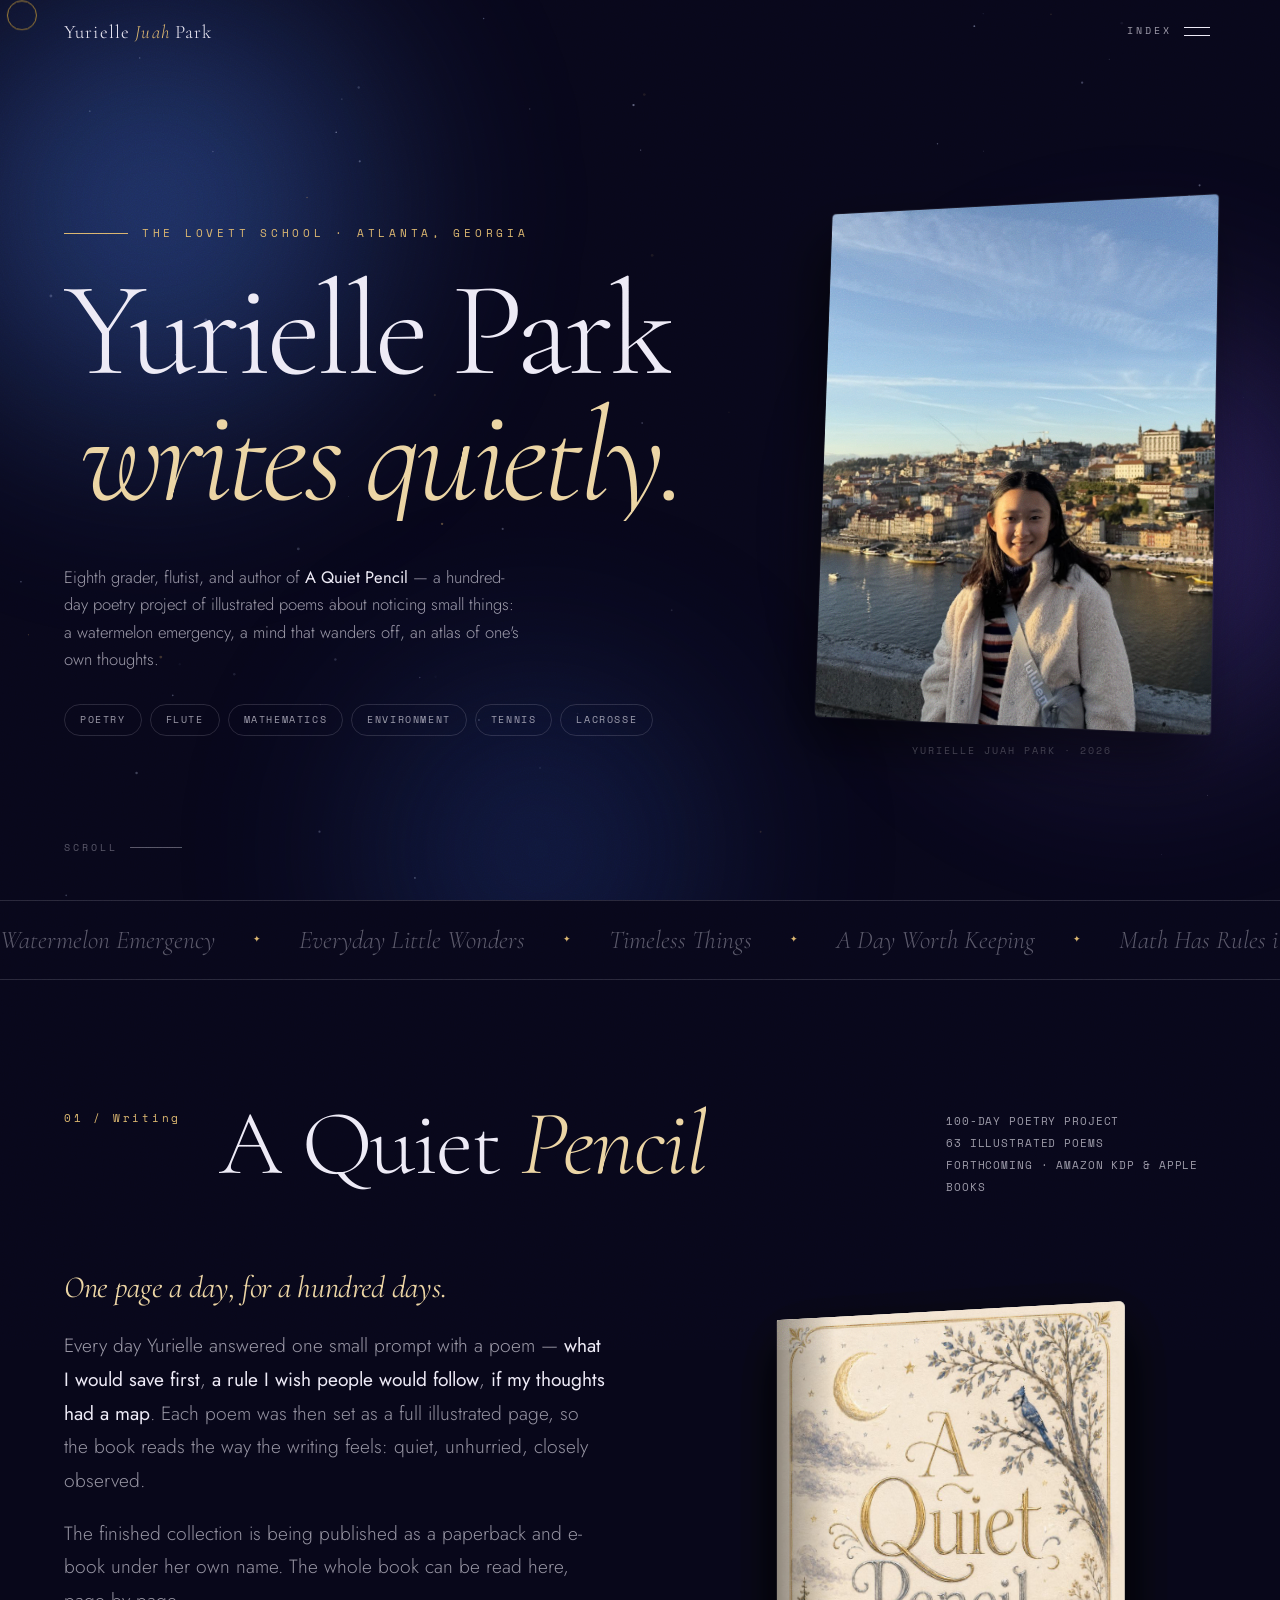
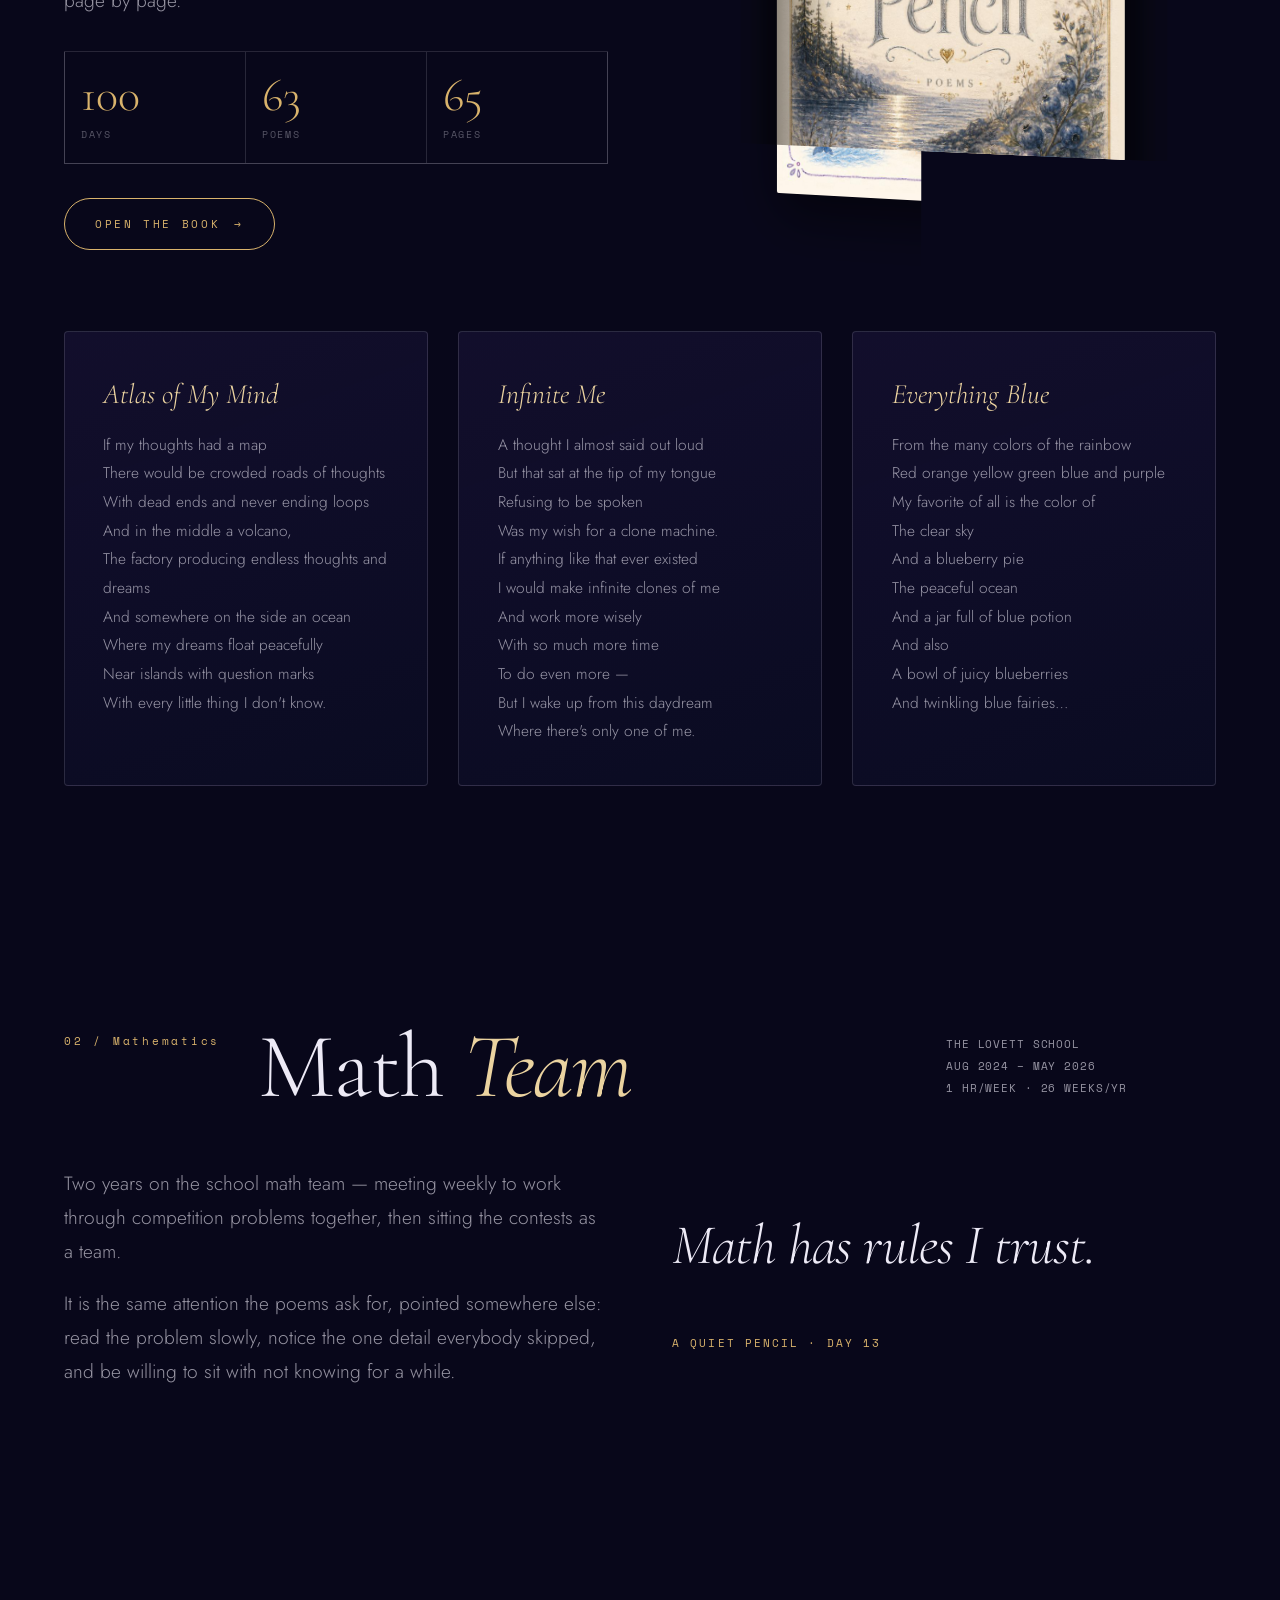
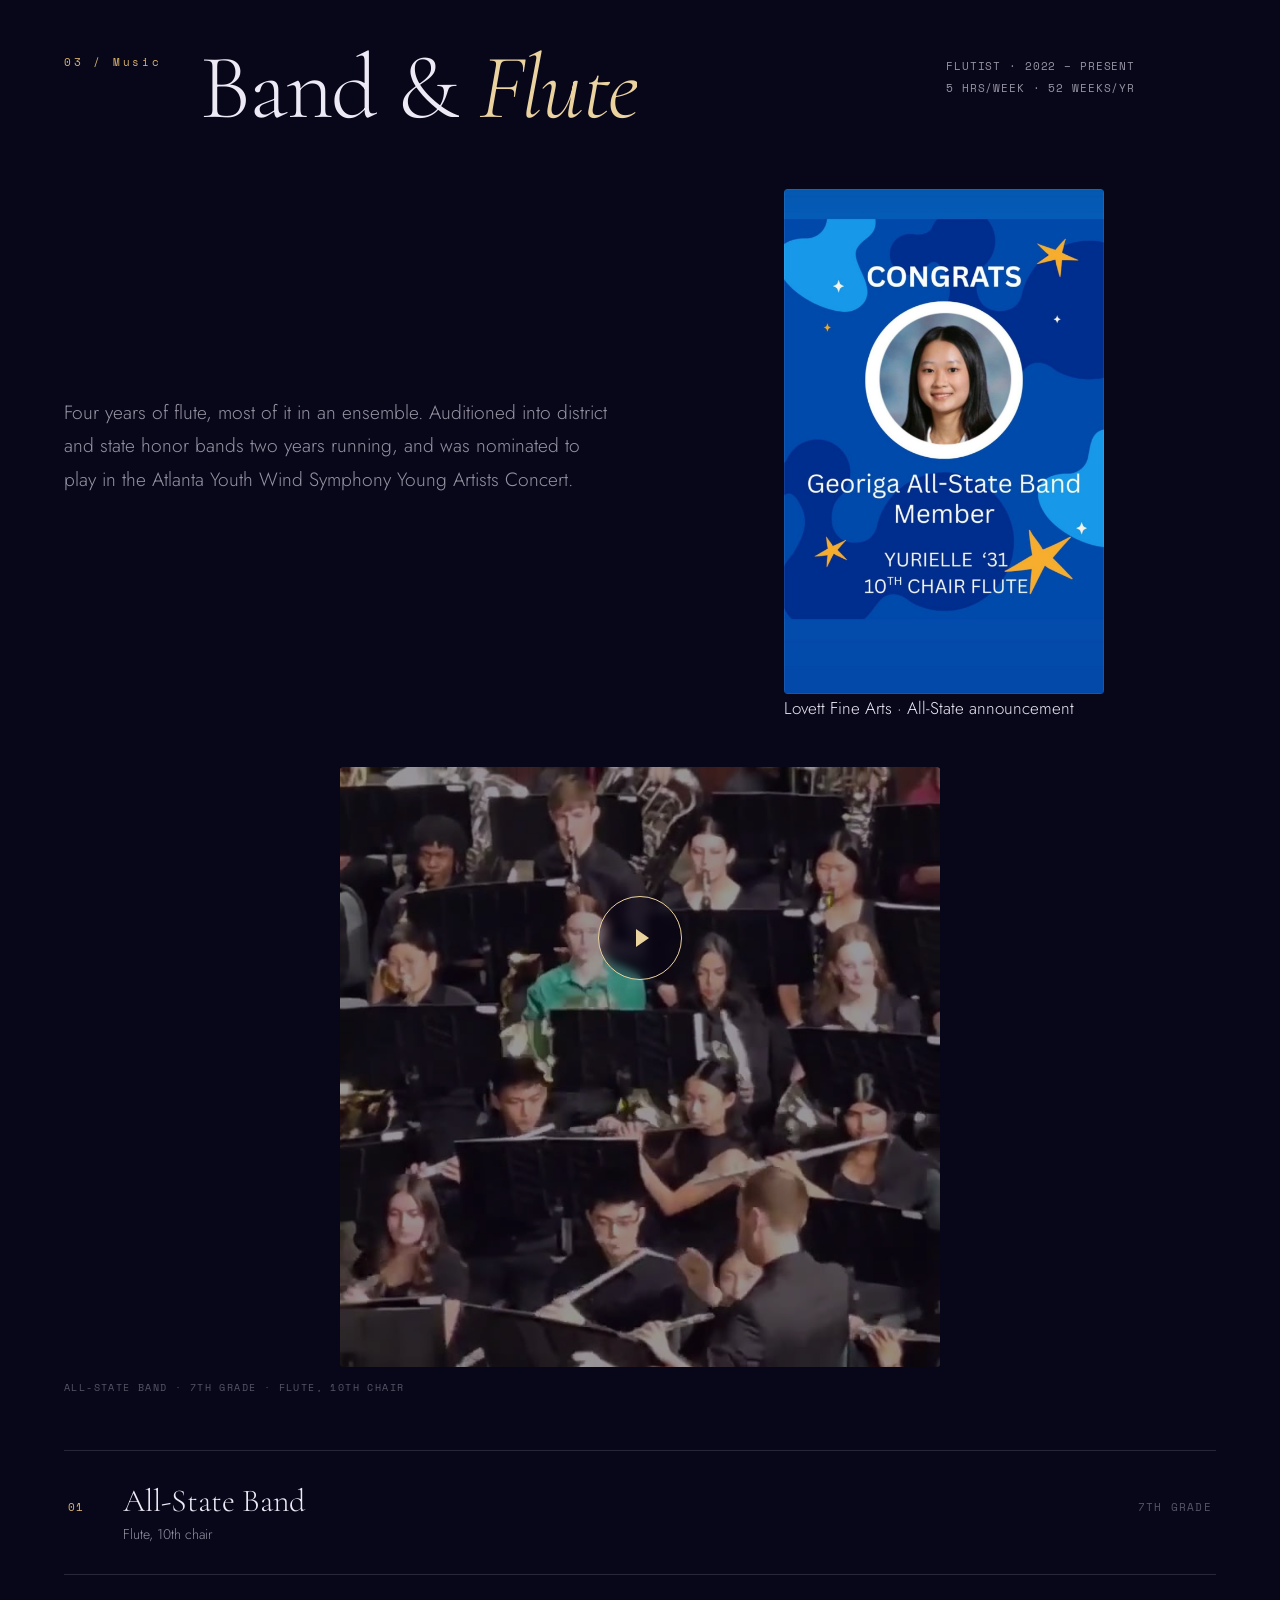
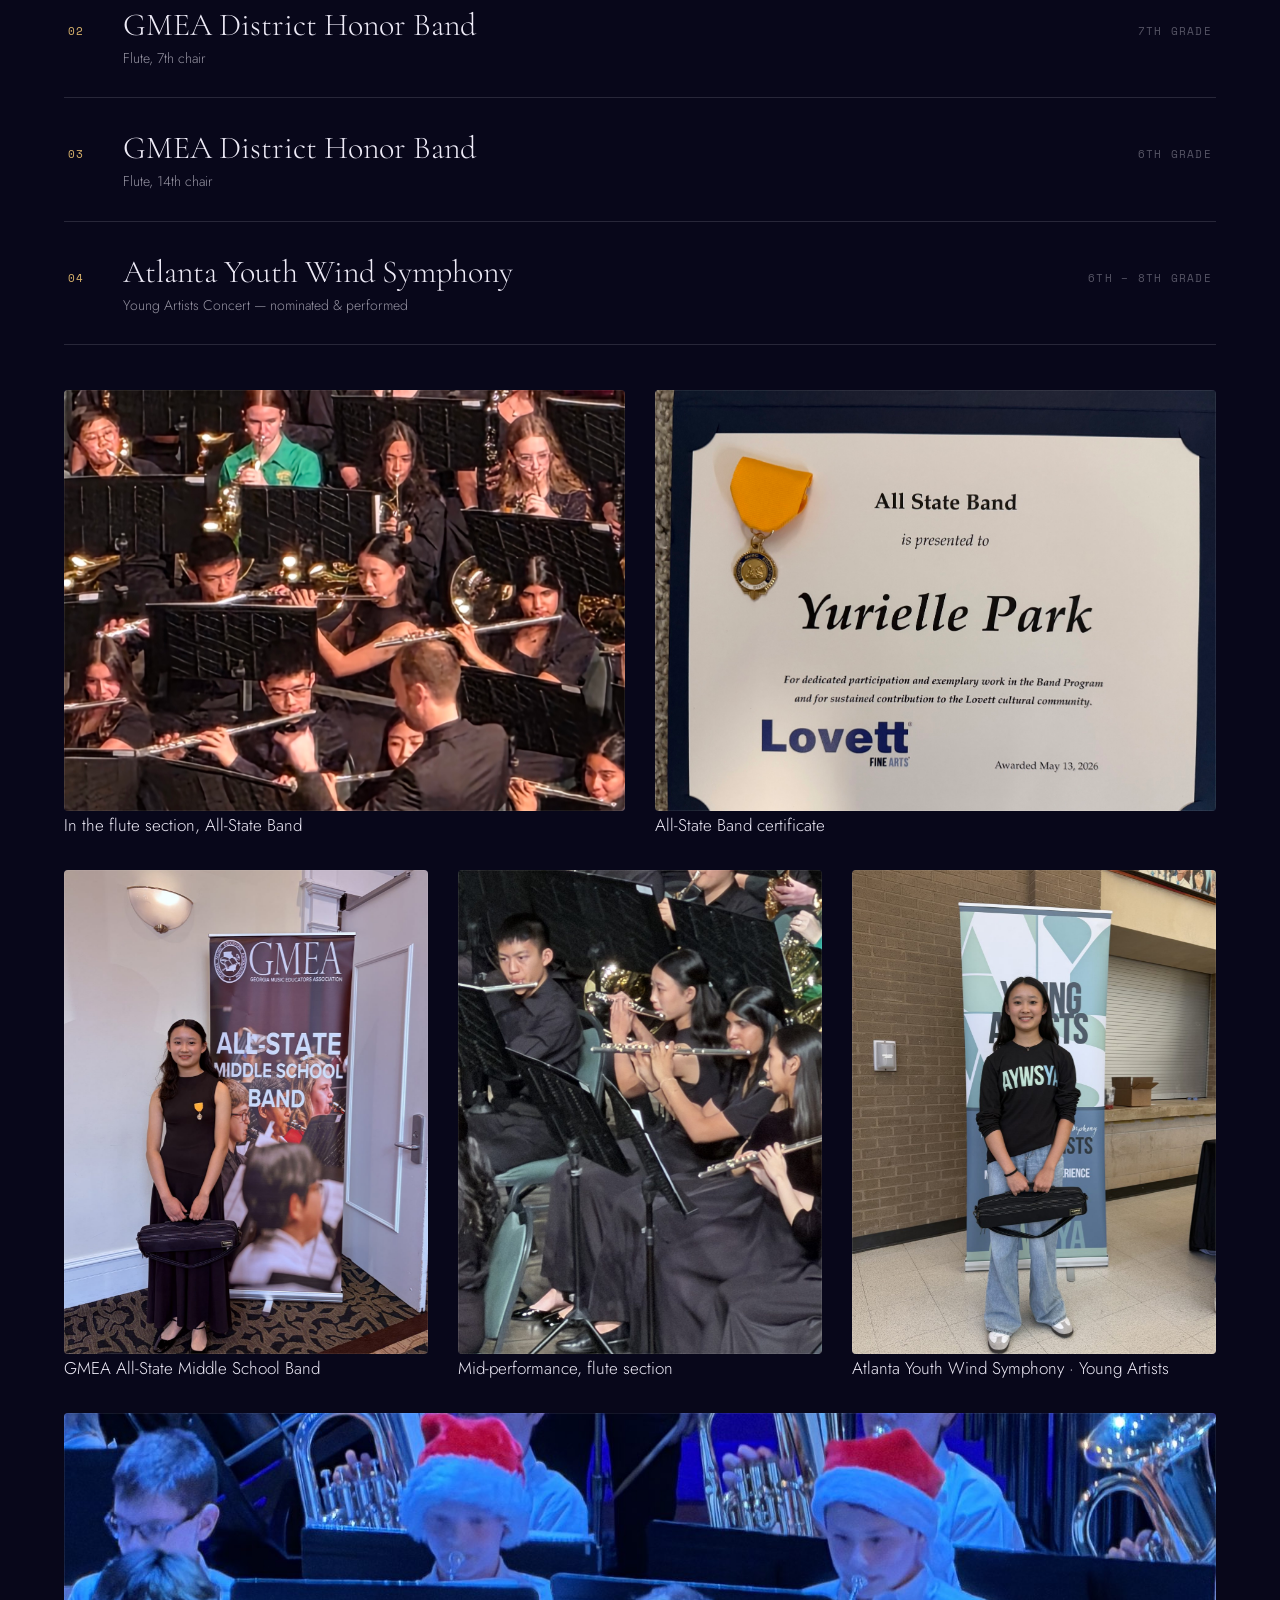
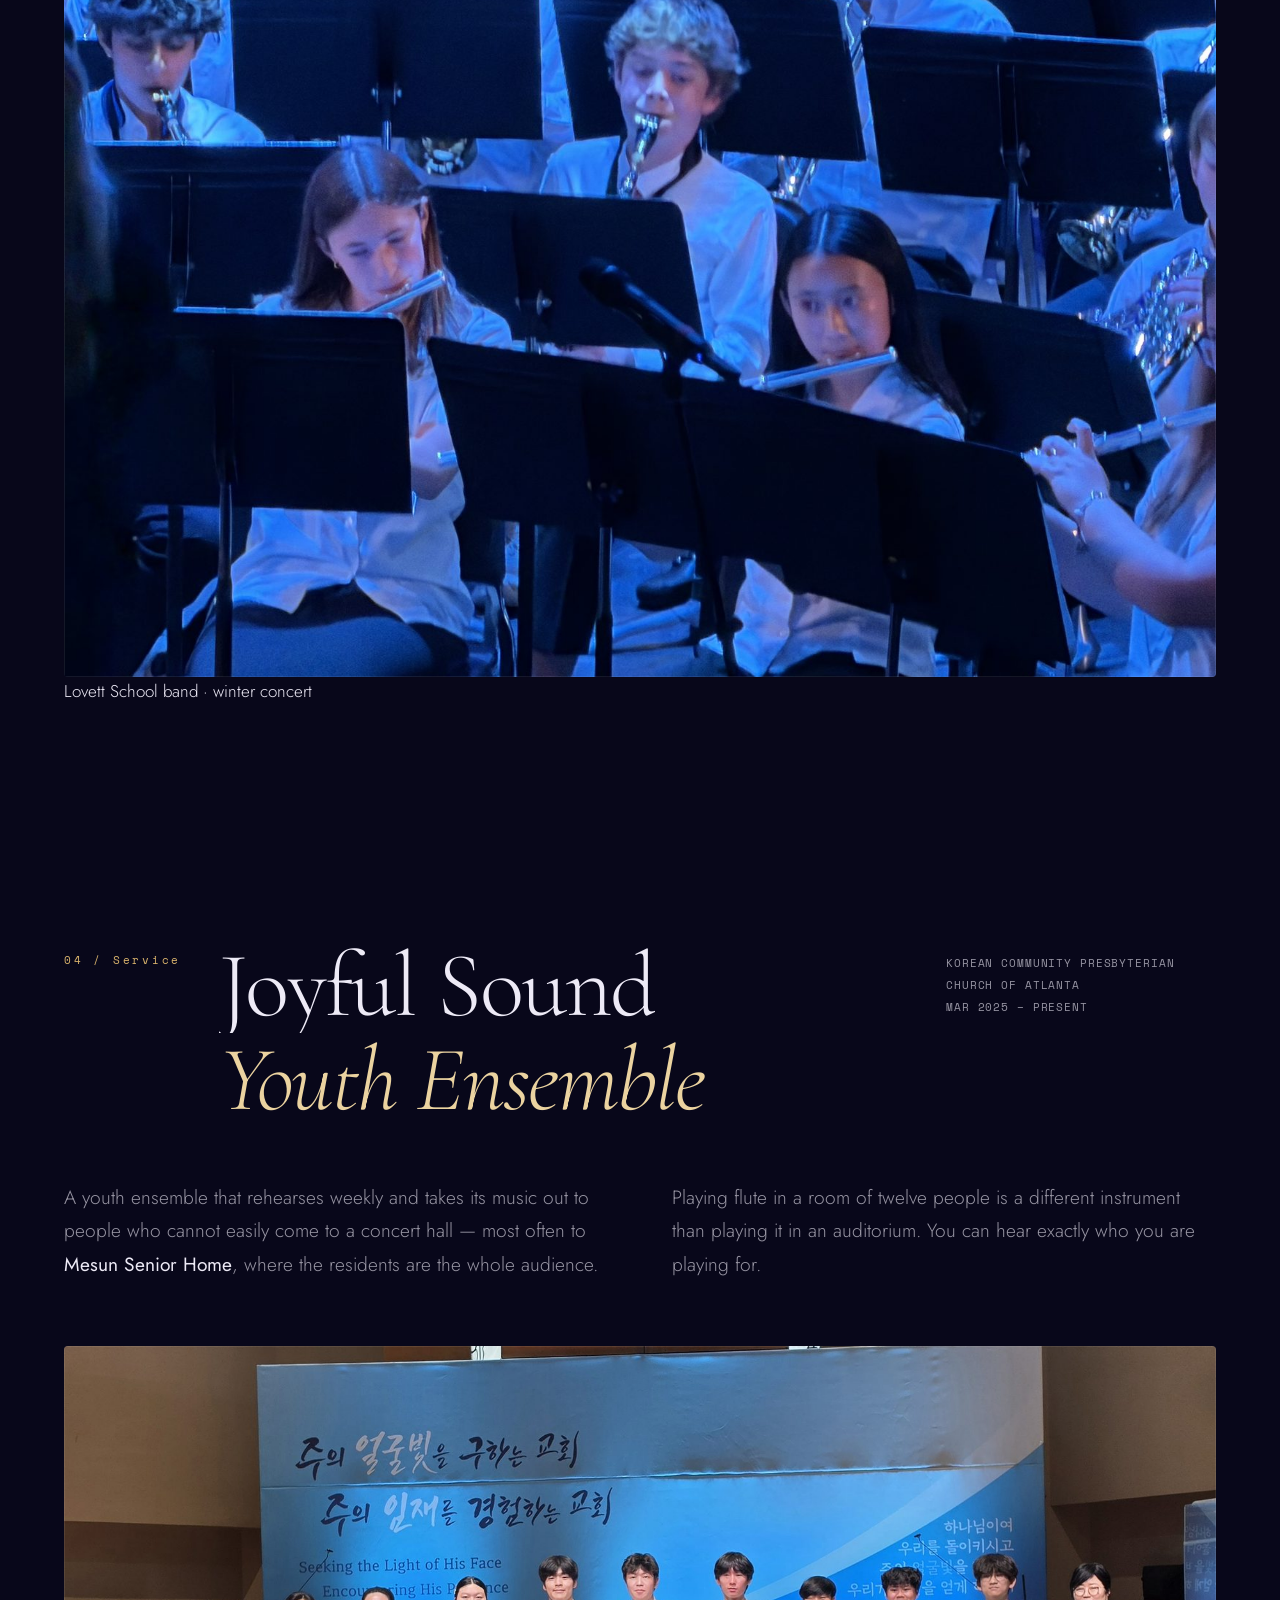
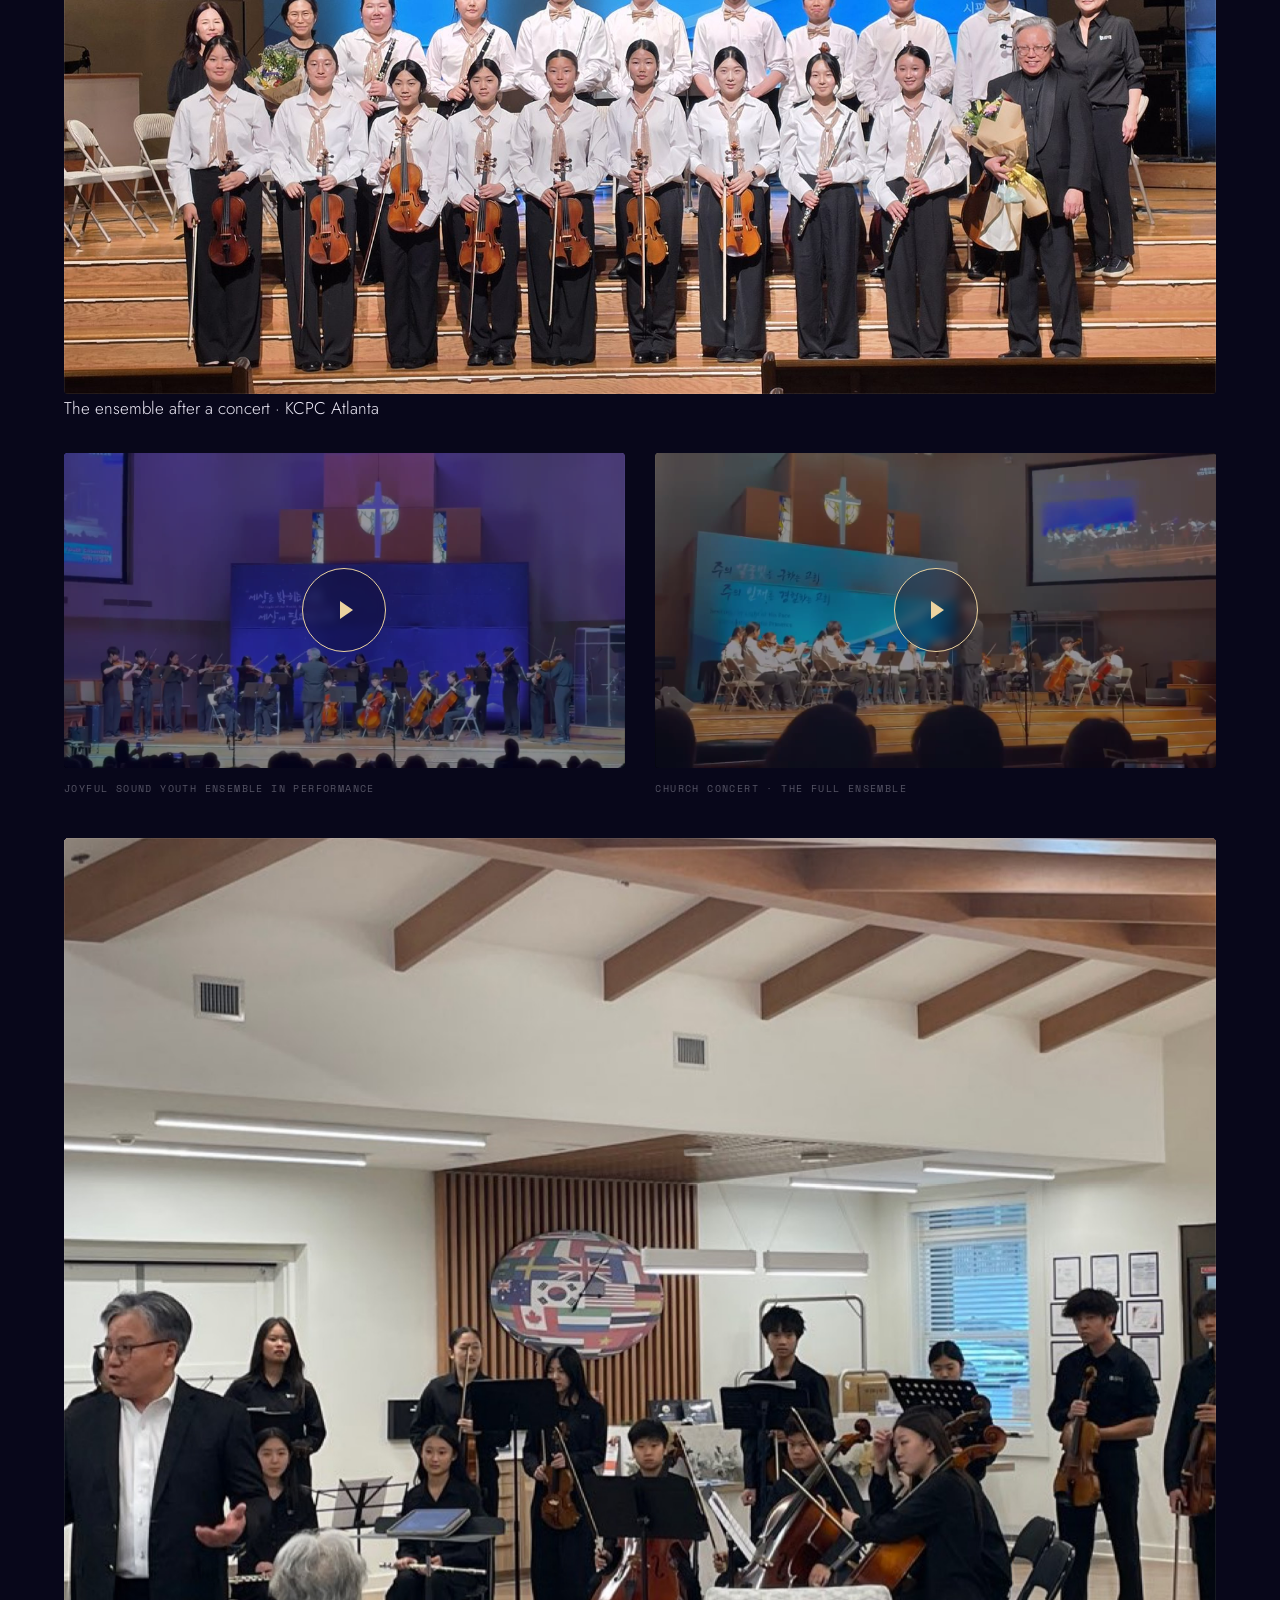
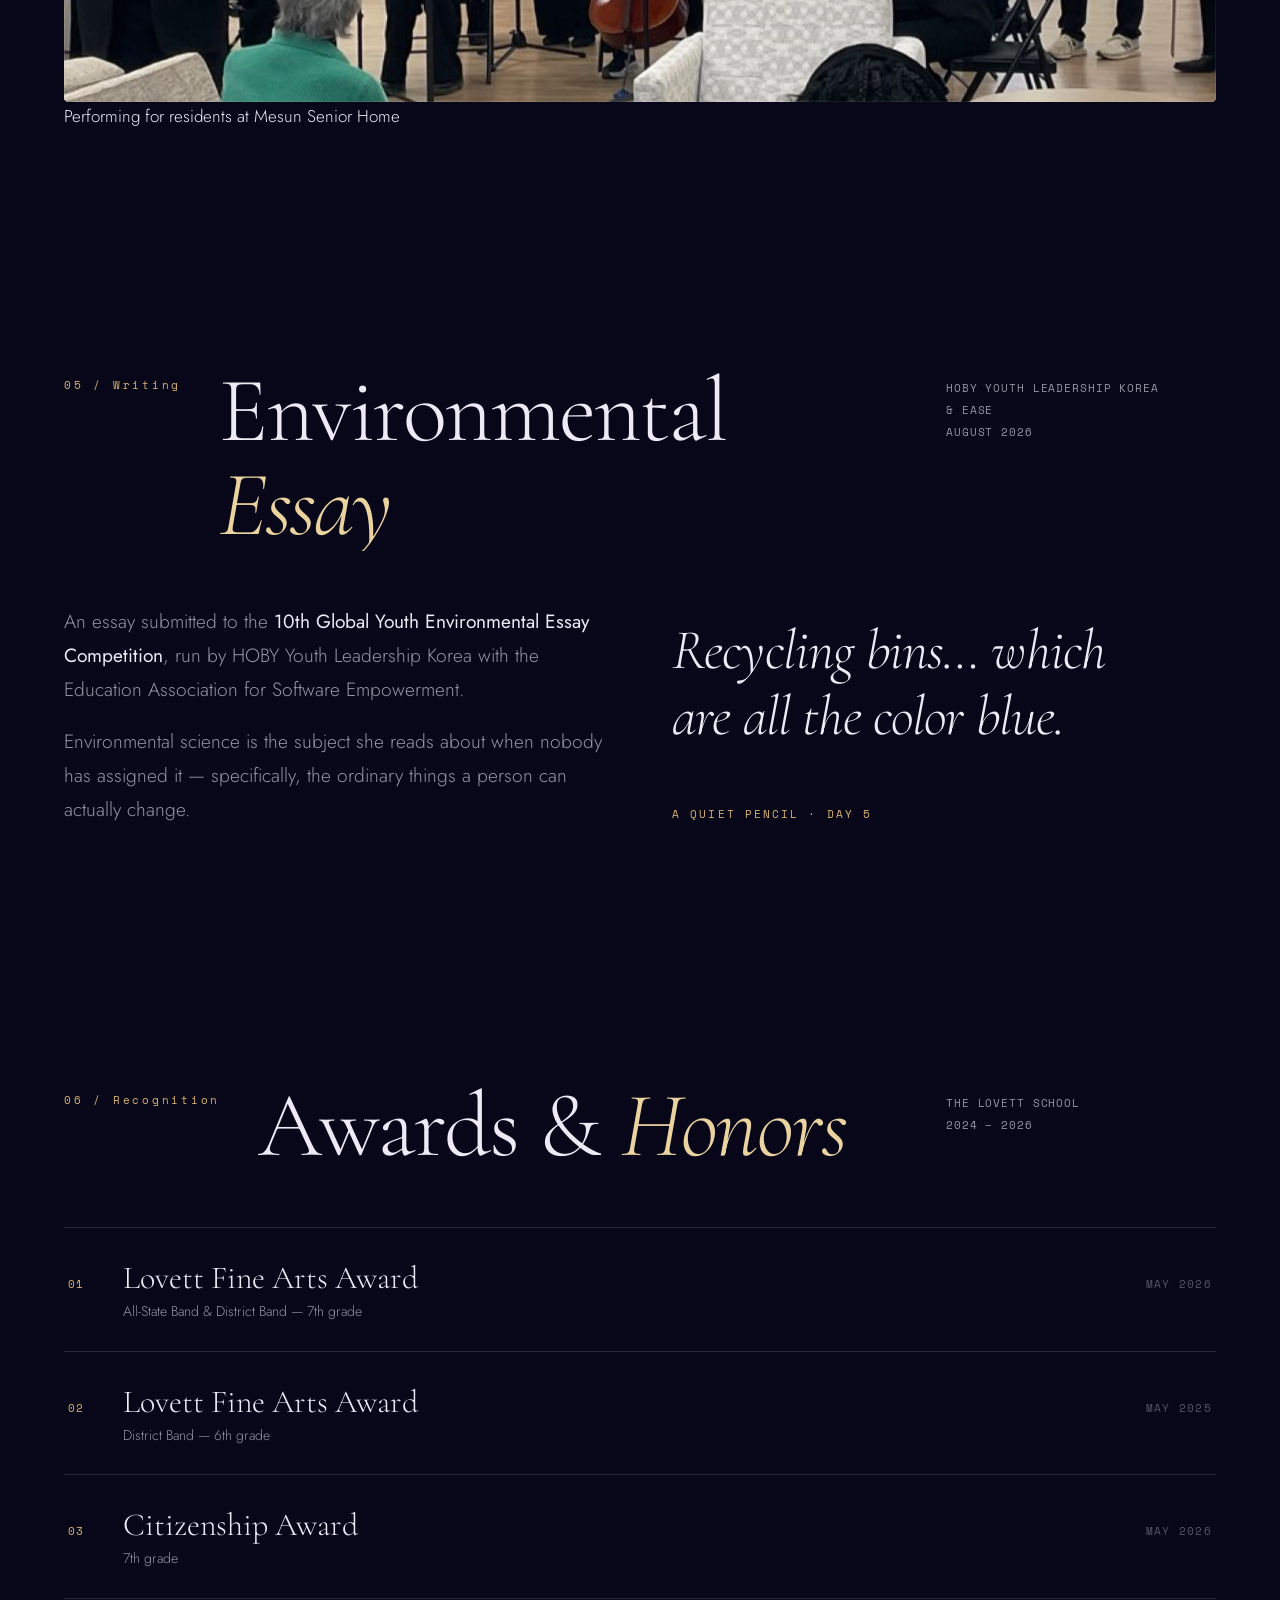
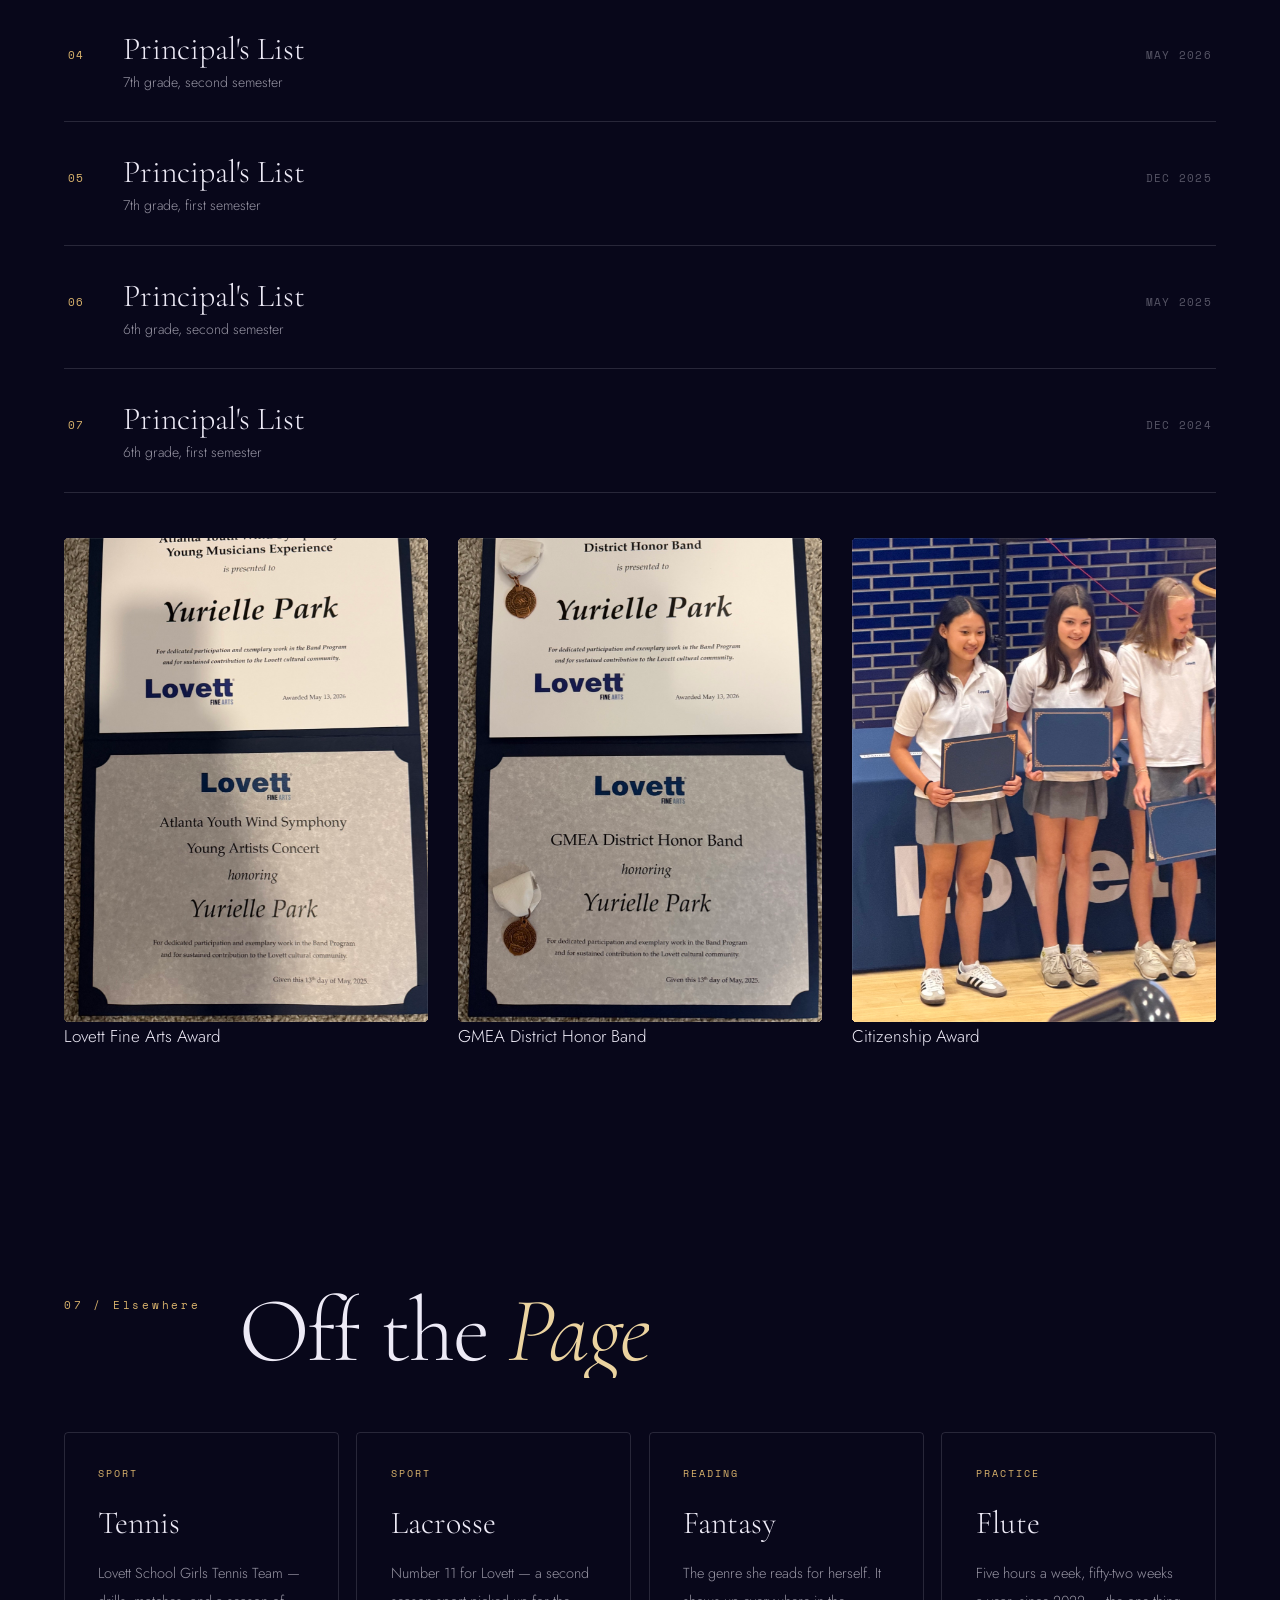
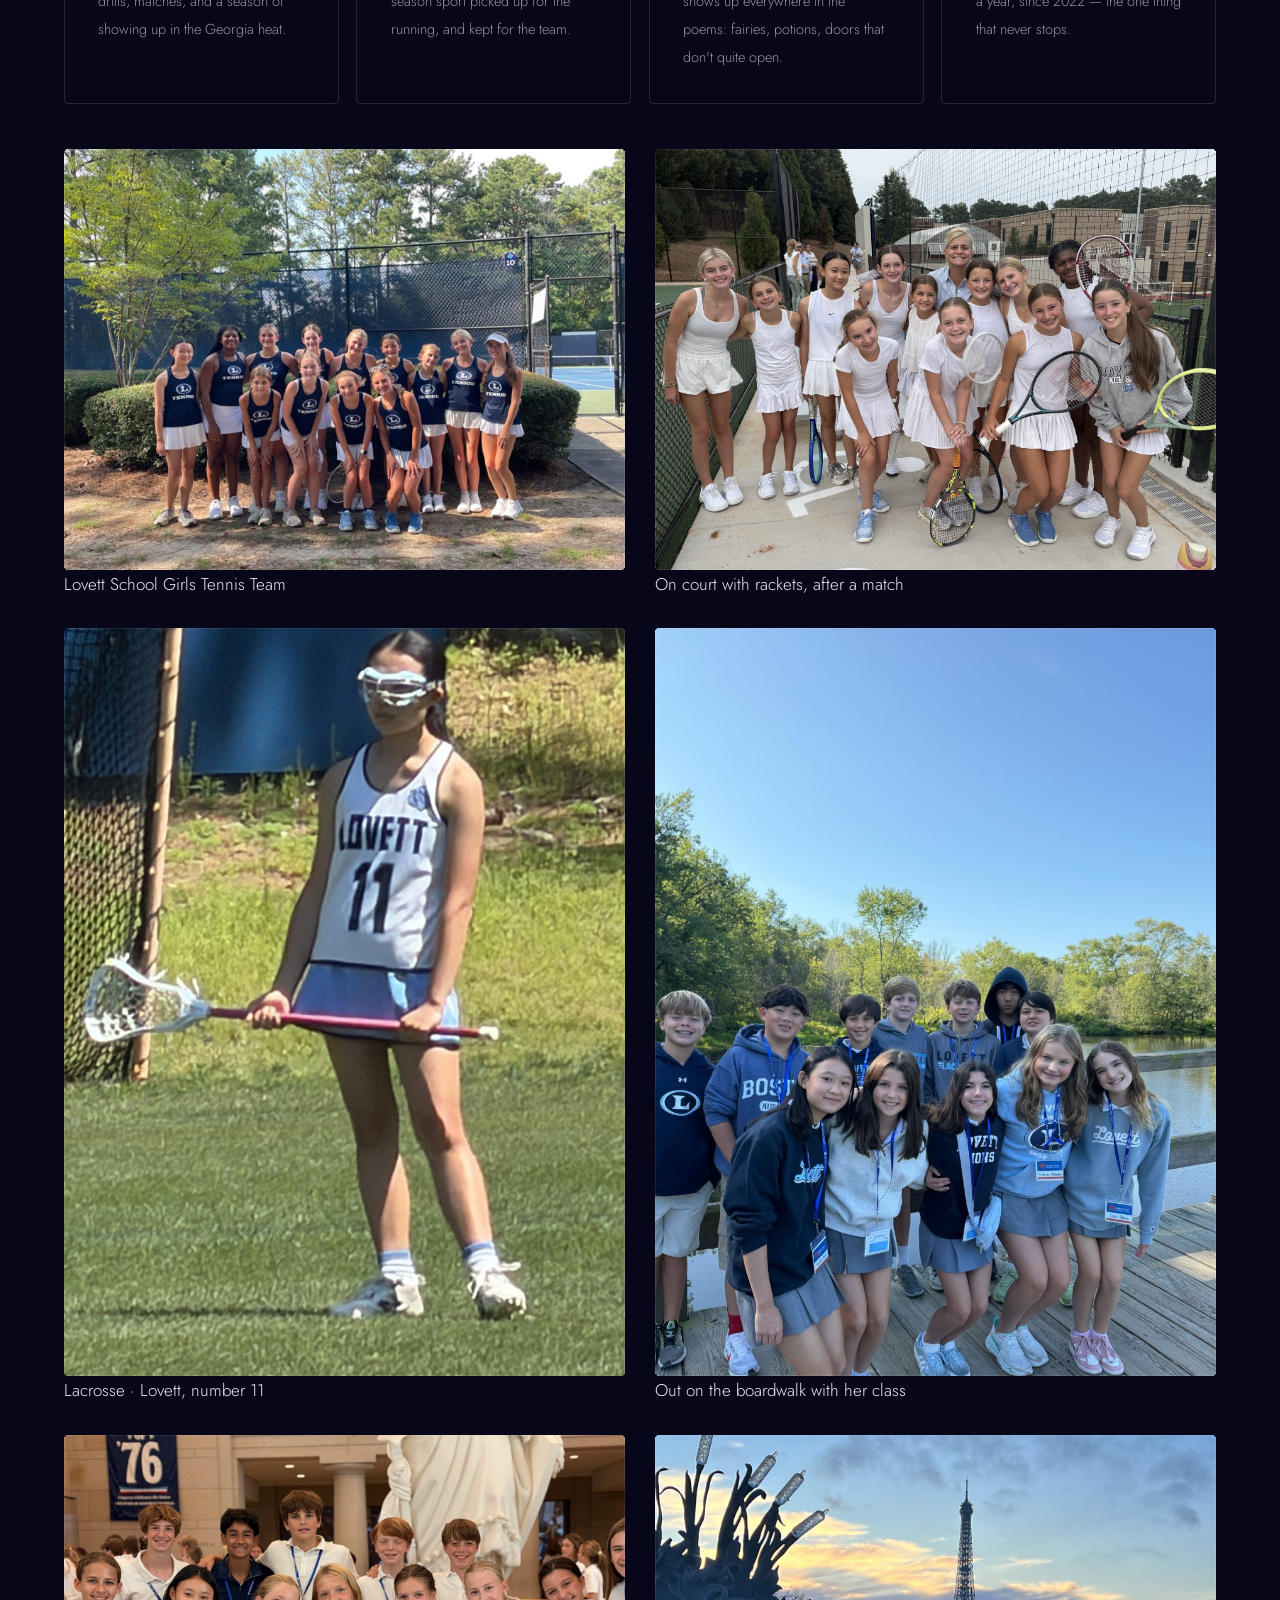
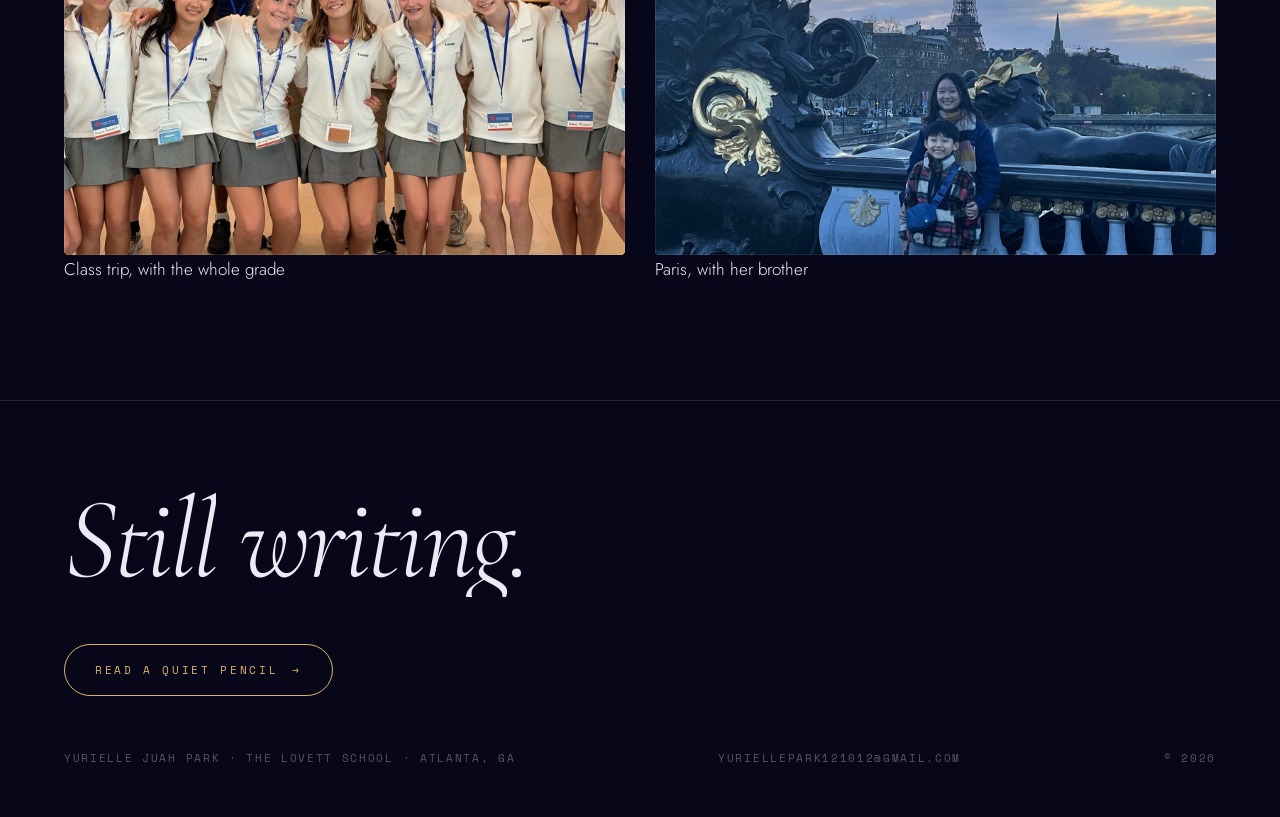
==== commit cb275bc7: "Added photos and bug fix" ====
--- a/index.html
+++ b/index.html
@@ -63,14 +63,15 @@
           <span class="tag">Mathematics</span>
           <span class="tag">Environment</span>
           <span class="tag">Tennis</span>
-        </div>
-      </div>
-
-      <div class="hero-book" data-reveal="right" data-delay="2">
+          <span class="tag">Lacrosse</span>
+        </div>
+      </div>
+
+      <div class="hero-book hero-portrait" data-reveal="right" data-delay="2">
         <figure data-tilt>
-          <img src="assets/book/pages/p00.jpg" alt="Cover of A Quiet Pencil — a watercolour lake under a gold crescent moon with a blue jay on a branch." width="928" height="1200">
-        </figure>
-        <figcaption>A Quiet Pencil · Poems · 2026</figcaption>
+          <img src="assets/photos/profile.jpg" alt="Yurielle Juah Park outdoors above a river, with a hillside town behind her." width="1100" height="1410">
+        </figure>
+        <figcaption>Yurielle Juah Park · 2026</figcaption>
       </div>
     </div>
     <p class="scroll-cue">Scroll</p>
@@ -209,11 +210,19 @@
         <p class="sec-meta" data-reveal data-delay="2">Flutist · 2022 – Present<br>5 hrs/week · 52 weeks/yr</p>
       </div>
 
-      <p class="lede" data-reveal style="margin-bottom:clamp(34px,5vh,60px)">
-        Four years of flute, most of it in an ensemble. Auditioned into district and state
-        honor bands two years running, and was nominated to play in the Atlanta Youth Wind
-        Symphony Young Artists Concert.
-      </p>
+      <div class="split-2" style="margin-bottom:clamp(34px,5vh,60px)">
+        <p class="lede" data-reveal>
+          Four years of flute, most of it in an ensemble. Auditioned into district and state
+          honor bands two years running, and was nominated to play in the Atlanta Youth Wind
+          Symphony Young Artists Concert.
+        </p>
+        <figure style="margin:0;max-width:320px;justify-self:center" data-reveal="right" data-delay="2">
+          <!-- The card is 19:30, so the box is given that ratio rather than a
+               stock one — a crop here would cut the lettering. -->
+          <div class="media" style="aspect-ratio:19/30"><img loading="lazy" src="assets/photos/allstate-congrats.jpg" alt="The Lovett School fine arts announcement: Yurielle, class of 2031, Georgia All-State Band member, 10th chair flute."></div>
+          <figcaption>Lovett Fine Arts · All-State announcement</figcaption>
+        </figure>
+      </div>
 
       <div class="vid" data-reveal="wipe" data-vid style="--ar:1/1;max-width:600px;margin-inline:auto">
         <video preload="none" playsinline controls width="720" height="720"
@@ -243,6 +252,26 @@
           <figcaption>All-State Band certificate</figcaption>
         </figure>
       </div>
+
+      <div class="grid-3" style="margin-top:clamp(16px,2.4vw,34px)">
+        <figure style="margin:0" data-reveal data-delay="1">
+          <div class="media tall"><img loading="lazy" src="assets/photos/allstate-banner.jpg" alt="Yurielle in concert black holding her flute case beside the GMEA All-State Middle School Band banner." data-par></div>
+          <figcaption>GMEA All-State Middle School Band</figcaption>
+        </figure>
+        <figure style="margin:0" data-reveal data-delay="2">
+          <div class="media tall"><img loading="lazy" src="assets/photos/allstate-flute-section.jpg" alt="Yurielle playing flute, seated in the middle of the All-State flute section." data-par></div>
+          <figcaption>Mid-performance, flute section</figcaption>
+        </figure>
+        <figure style="margin:0" data-reveal data-delay="3">
+          <div class="media tall"><img loading="lazy" src="assets/photos/ayws-banner.jpg" alt="Yurielle with her flute case at the Atlanta Youth Wind Symphony Young Artists banner." data-par></div>
+          <figcaption>Atlanta Youth Wind Symphony · Young Artists</figcaption>
+        </figure>
+      </div>
+
+      <figure style="margin:clamp(16px,2.4vw,34px) 0 0" data-reveal="wipe">
+        <div class="media wide"><img loading="lazy" src="assets/photos/lovett-band-concert.jpg" alt="Yurielle playing flute in the Lovett School band at a winter concert." data-par></div>
+        <figcaption>Lovett School band · winter concert</figcaption>
+      </figure>
     </div>
   </section>
 
@@ -268,19 +297,39 @@
       </div>
 
       <figure style="margin:0" data-reveal="wipe">
+        <div class="media" style="aspect-ratio:16/9"><img loading="lazy" src="assets/photos/jsye-group.jpg" alt="The Joyful Sound Youth Ensemble on stage with their instruments after a concert at the Korean Community Presbyterian Church of Atlanta." data-par></div>
+        <figcaption>The ensemble after a concert · KCPC Atlanta</figcaption>
+      </figure>
+
+      <div class="grid-2" style="margin-top:clamp(16px,2.4vw,34px)">
+        <div data-reveal="wipe" data-delay="1">
+          <div class="vid" data-vid style="--ar:16/9">
+            <video preload="none" playsinline controls width="1280" height="720"
+                   poster="assets/video/jsye-kcpc.jpg"
+                   src="assets/video/jsye-kcpc.mp4"></video>
+            <div class="poster" style="background-image:url('assets/video/jsye-kcpc.jpg')">
+              <span class="play" aria-hidden="true"></span>
+            </div>
+          </div>
+          <p class="cap">Joyful Sound Youth Ensemble in performance</p>
+        </div>
+        <div data-reveal="wipe" data-delay="2">
+          <div class="vid" data-vid style="--ar:16/9">
+            <video preload="none" playsinline controls width="1280" height="720"
+                   poster="assets/video/jsye-spring.jpg"
+                   src="assets/video/jsye-spring.mp4"></video>
+            <div class="poster" style="background-image:url('assets/video/jsye-spring.jpg')">
+              <span class="play" aria-hidden="true"></span>
+            </div>
+          </div>
+          <p class="cap">Church concert · the full ensemble</p>
+        </div>
+      </div>
+
+      <figure style="margin:clamp(16px,2.4vw,34px) 0 0" data-reveal="wipe">
         <div class="media wide"><img loading="lazy" src="assets/photos/mesun-senior-home.jpg" alt="The Joyful Sound Youth Ensemble performing for residents at Mesun Senior Home." data-par></div>
         <figcaption>Performing for residents at Mesun Senior Home</figcaption>
       </figure>
-
-      <div class="vid" data-reveal="wipe" data-vid style="--ar:16/9;margin-top:clamp(20px,3vh,36px)">
-        <video preload="none" playsinline controls width="1280" height="720"
-               poster="assets/video/jsye-kcpc.jpg"
-               src="assets/video/jsye-kcpc.mp4"></video>
-        <div class="poster" style="background-image:url('assets/video/jsye-kcpc.jpg')">
-          <span class="play" aria-hidden="true"></span>
-        </div>
-      </div>
-      <p class="cap" data-reveal>Joyful Sound Youth Ensemble in performance</p>
     </div>
   </section>
 
@@ -359,14 +408,43 @@
 
       <div class="chips">
         <div class="chip" data-reveal data-delay="1"><i>Sport</i><b>Tennis</b><span>Lovett School Girls Tennis Team — drills, matches, and a season of showing up in the Georgia heat.</span></div>
-        <div class="chip" data-reveal data-delay="2"><i>Reading</i><b>Fantasy</b><span>The genre she reads for herself. It shows up everywhere in the poems: fairies, potions, doors that don't quite open.</span></div>
-        <div class="chip" data-reveal data-delay="3"><i>Practice</i><b>Flute</b><span>Five hours a week, fifty-two weeks a year, since 2022 — the one thing that never stops.</span></div>
-      </div>
-
-      <figure style="margin:clamp(34px,5vh,60px) 0 0" data-reveal="wipe">
-        <div class="media wide"><img loading="lazy" src="assets/photos/tennis-team.jpg" alt="The Lovett School girls tennis team on the courts." data-par></div>
-        <figcaption>Lovett School Girls Tennis Team</figcaption>
-      </figure>
+        <div class="chip" data-reveal data-delay="2"><i>Sport</i><b>Lacrosse</b><span>Number 11 for Lovett — a second season sport picked up for the running, and kept for the team.</span></div>
+        <div class="chip" data-reveal data-delay="3"><i>Reading</i><b>Fantasy</b><span>The genre she reads for herself. It shows up everywhere in the poems: fairies, potions, doors that don't quite open.</span></div>
+        <div class="chip" data-reveal data-delay="4"><i>Practice</i><b>Flute</b><span>Five hours a week, fifty-two weeks a year, since 2022 — the one thing that never stops.</span></div>
+      </div>
+
+      <div class="grid-2" style="margin-top:clamp(34px,5vh,60px)">
+        <figure style="margin:0" data-reveal data-delay="1">
+          <div class="media wide"><img loading="lazy" src="assets/photos/tennis-team.jpg" alt="The Lovett School girls tennis team on the courts." data-par></div>
+          <figcaption>Lovett School Girls Tennis Team</figcaption>
+        </figure>
+        <figure style="margin:0" data-reveal data-delay="2">
+          <div class="media wide"><img loading="lazy" src="assets/photos/tennis-team-courts.jpg" alt="The tennis team gathered on court with their rackets after a match." data-par></div>
+          <figcaption>On court with rackets, after a match</figcaption>
+        </figure>
+      </div>
+
+      <div class="grid-2" style="margin-top:clamp(16px,2.4vw,34px)">
+        <figure style="margin:0" data-reveal data-delay="1">
+          <div class="media tall"><img loading="lazy" src="assets/photos/lacrosse.jpg" alt="Yurielle in the Lovett number 11 lacrosse jersey, stick in hand, on the field." data-par></div>
+          <figcaption>Lacrosse · Lovett, number 11</figcaption>
+        </figure>
+        <figure style="margin:0" data-reveal data-delay="2">
+          <div class="media tall"><img loading="lazy" src="assets/photos/lovett-outdoors.jpg" alt="Yurielle and her classmates on a wooden boardwalk over a creek during a school trip." data-par></div>
+          <figcaption>Out on the boardwalk with her class</figcaption>
+        </figure>
+      </div>
+
+      <div class="grid-2" style="margin-top:clamp(16px,2.4vw,34px)">
+        <figure style="margin:0" data-reveal data-delay="1">
+          <div class="media wide"><img loading="lazy" src="assets/photos/lovett-dc.jpg" alt="Yurielle with her Lovett classmates inside a marble rotunda on the class trip." data-par></div>
+          <figcaption>Class trip, with the whole grade</figcaption>
+        </figure>
+        <figure style="margin:0" data-reveal data-delay="2">
+          <div class="media wide"><img loading="lazy" src="assets/photos/travel-paris.jpg" alt="Yurielle and her younger brother on a bridge in Paris at dusk, the Eiffel Tower behind them." data-par></div>
+          <figcaption>Paris, with her brother</figcaption>
+        </figure>
+      </div>
     </div>
   </section>
 
--- a/css/style.css
+++ b/css/style.css
@@ -692,6 +692,15 @@
   );
   border-radius: 3px 0 0 3px;
 }
+/* The hero frame is shared with the portrait: same float and tilt, but a
+   photograph has no spine and no cover radius, so those are switched off. */
+.hero-portrait figure::before {
+  display: none;
+}
+.hero-portrait img {
+  border-radius: 4px;
+}
+
 .hero-book figcaption {
   margin-top: 20px;
   font-family: var(--mono);
@@ -1306,12 +1315,15 @@
   min-height: 0;
   perspective: 2600px;
 }
-.book {
+/* Everything below belongs to the reader's flipbook and is scoped to
+   .reader on purpose: the hero book in section 01 also uses .leaf, and an
+   unscoped `.leaf { width: 50% }` was halving its pages. */
+.reader .book {
   position: relative;
   transform-style: preserve-3d;
   transition: transform 0.7s var(--ease);
 }
-.leaf {
+.reader .leaf {
   position: absolute;
   top: 0;
   left: 50%;
@@ -1321,39 +1333,44 @@
   transform-style: preserve-3d;
   transition: transform 1s var(--ease-io);
 }
-.leaf.flipped {
+.reader .leaf.flipped {
   transform: rotateY(-180deg);
 }
-.leaf .face {
+.reader .leaf .face {
   position: absolute;
   inset: 0;
   backface-visibility: hidden;
   overflow: hidden;
   background: var(--paper);
+}
+/* Only the leaf on top of each half casts a shadow. All 33 leaves sit in
+   one stack, so letting each cast its own piled them into a solid black
+   halo around the book. book.js marks the top leaves. */
+.reader .leaf.top .face {
   box-shadow: 0 14px 44px rgba(0, 0, 0, 0.5);
 }
-.leaf .face img {
+.reader .leaf .face img {
   width: 100%;
   height: 100%;
   object-fit: cover;
 }
-.leaf .front {
+.reader .leaf .front {
   transform: rotateY(0deg);
   border-radius: 0 4px 4px 0;
 }
-.leaf .back {
+.reader .leaf .back {
   transform: rotateY(180deg);
   border-radius: 4px 0 0 4px;
 }
 /* gutter shading */
-.leaf .front::after {
+.reader .leaf .front::after {
   content: "";
   position: absolute;
   inset: 0;
   pointer-events: none;
   background: linear-gradient(90deg, rgba(0, 0, 0, 0.34), rgba(0, 0, 0, 0) 12%);
 }
-.leaf .back::after {
+.reader .leaf .back::after {
   content: "";
   position: absolute;
   inset: 0;
@@ -1364,12 +1381,12 @@
     rgba(0, 0, 0, 0) 12%
   );
 }
-.leaf .empty {
+.reader .leaf .empty {
   background: #0b0a22;
   box-shadow: none;
 }
 
-.book-shadow {
+.reader .book-shadow {
   position: absolute;
   left: 50%;
   bottom: -24px;
